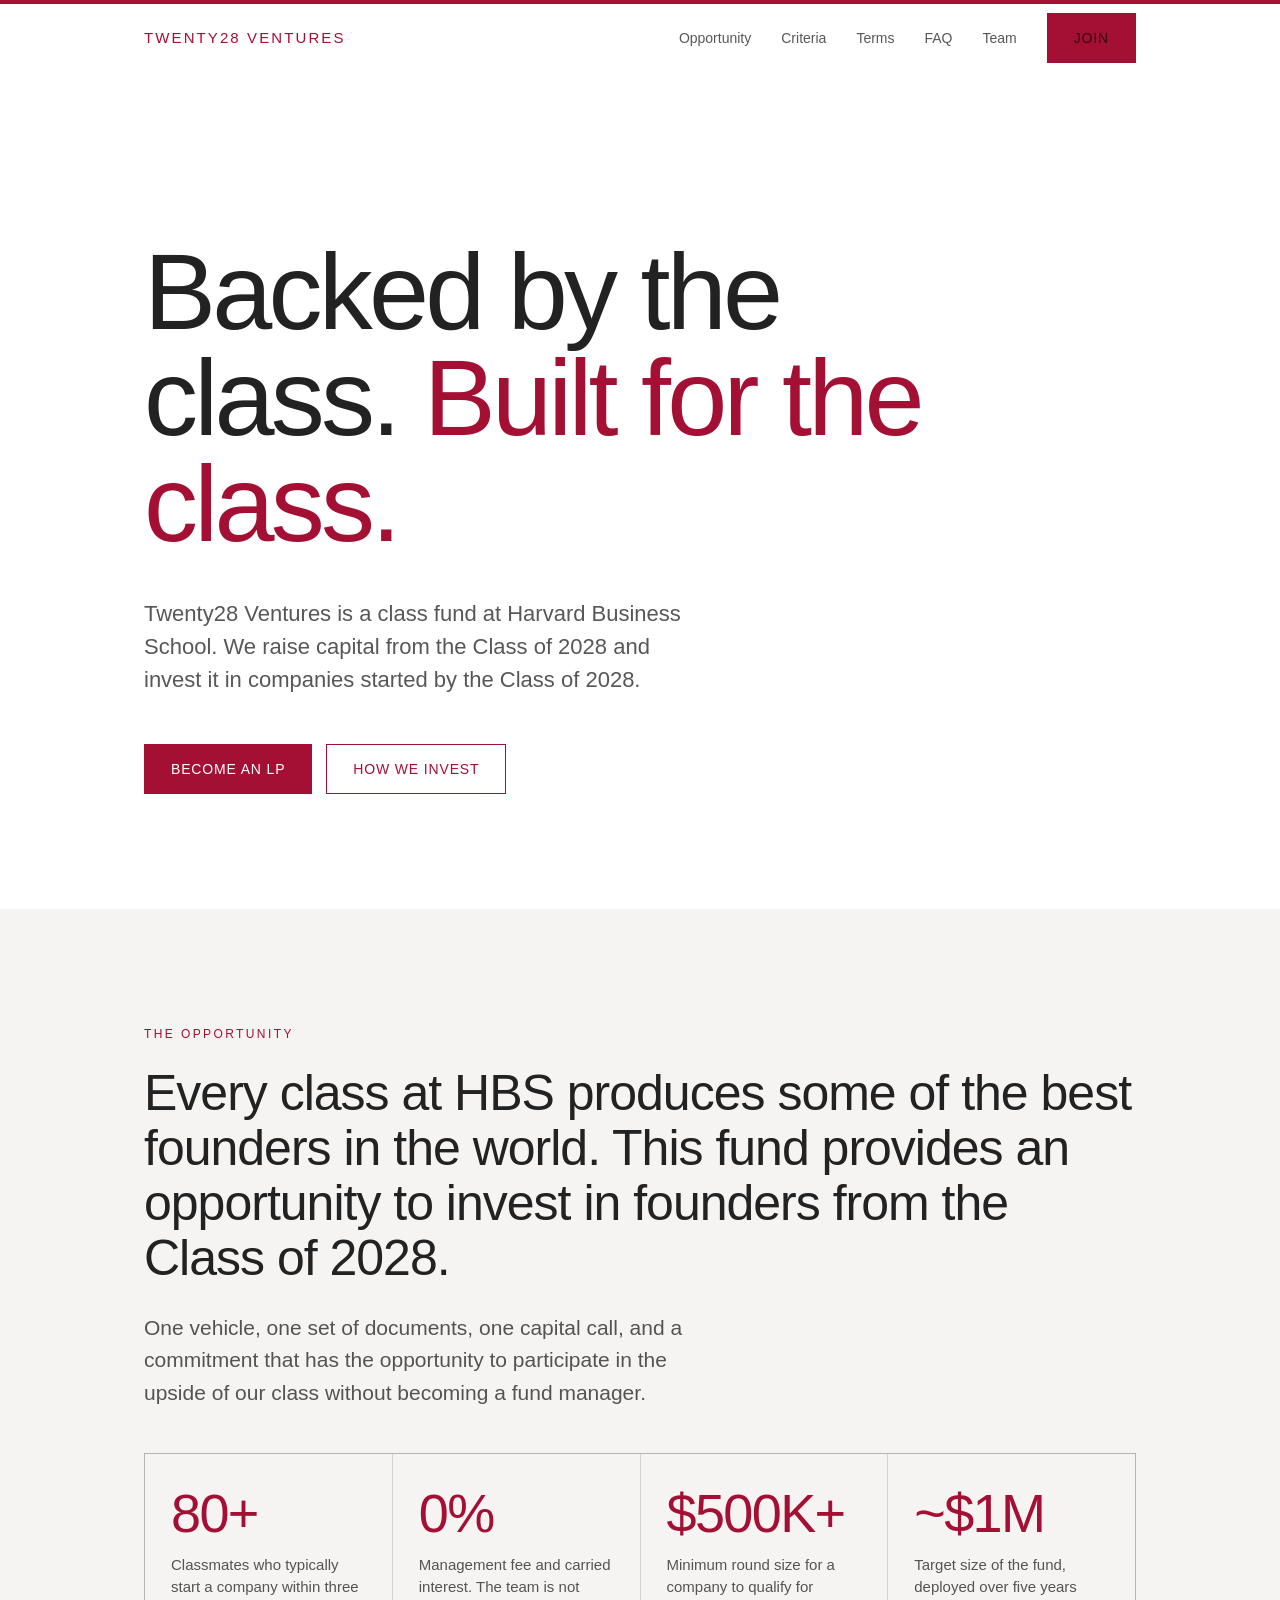
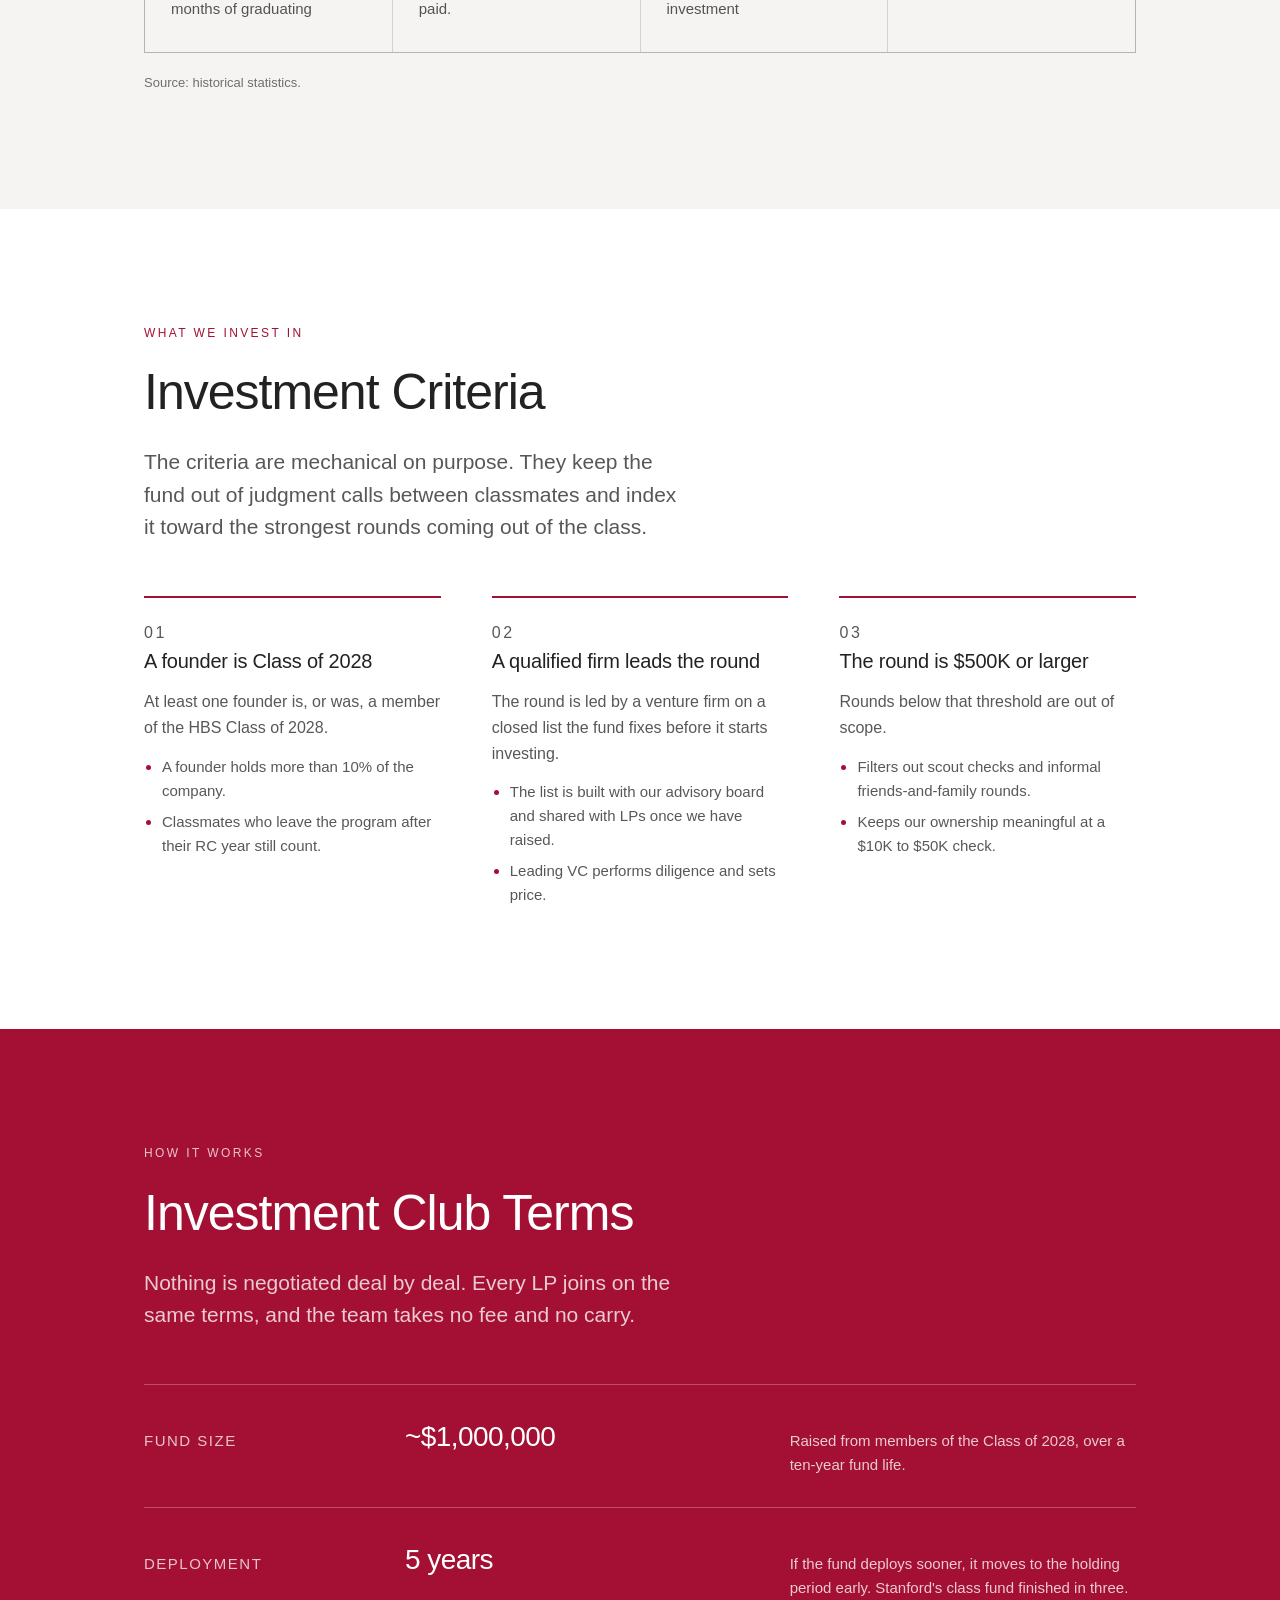
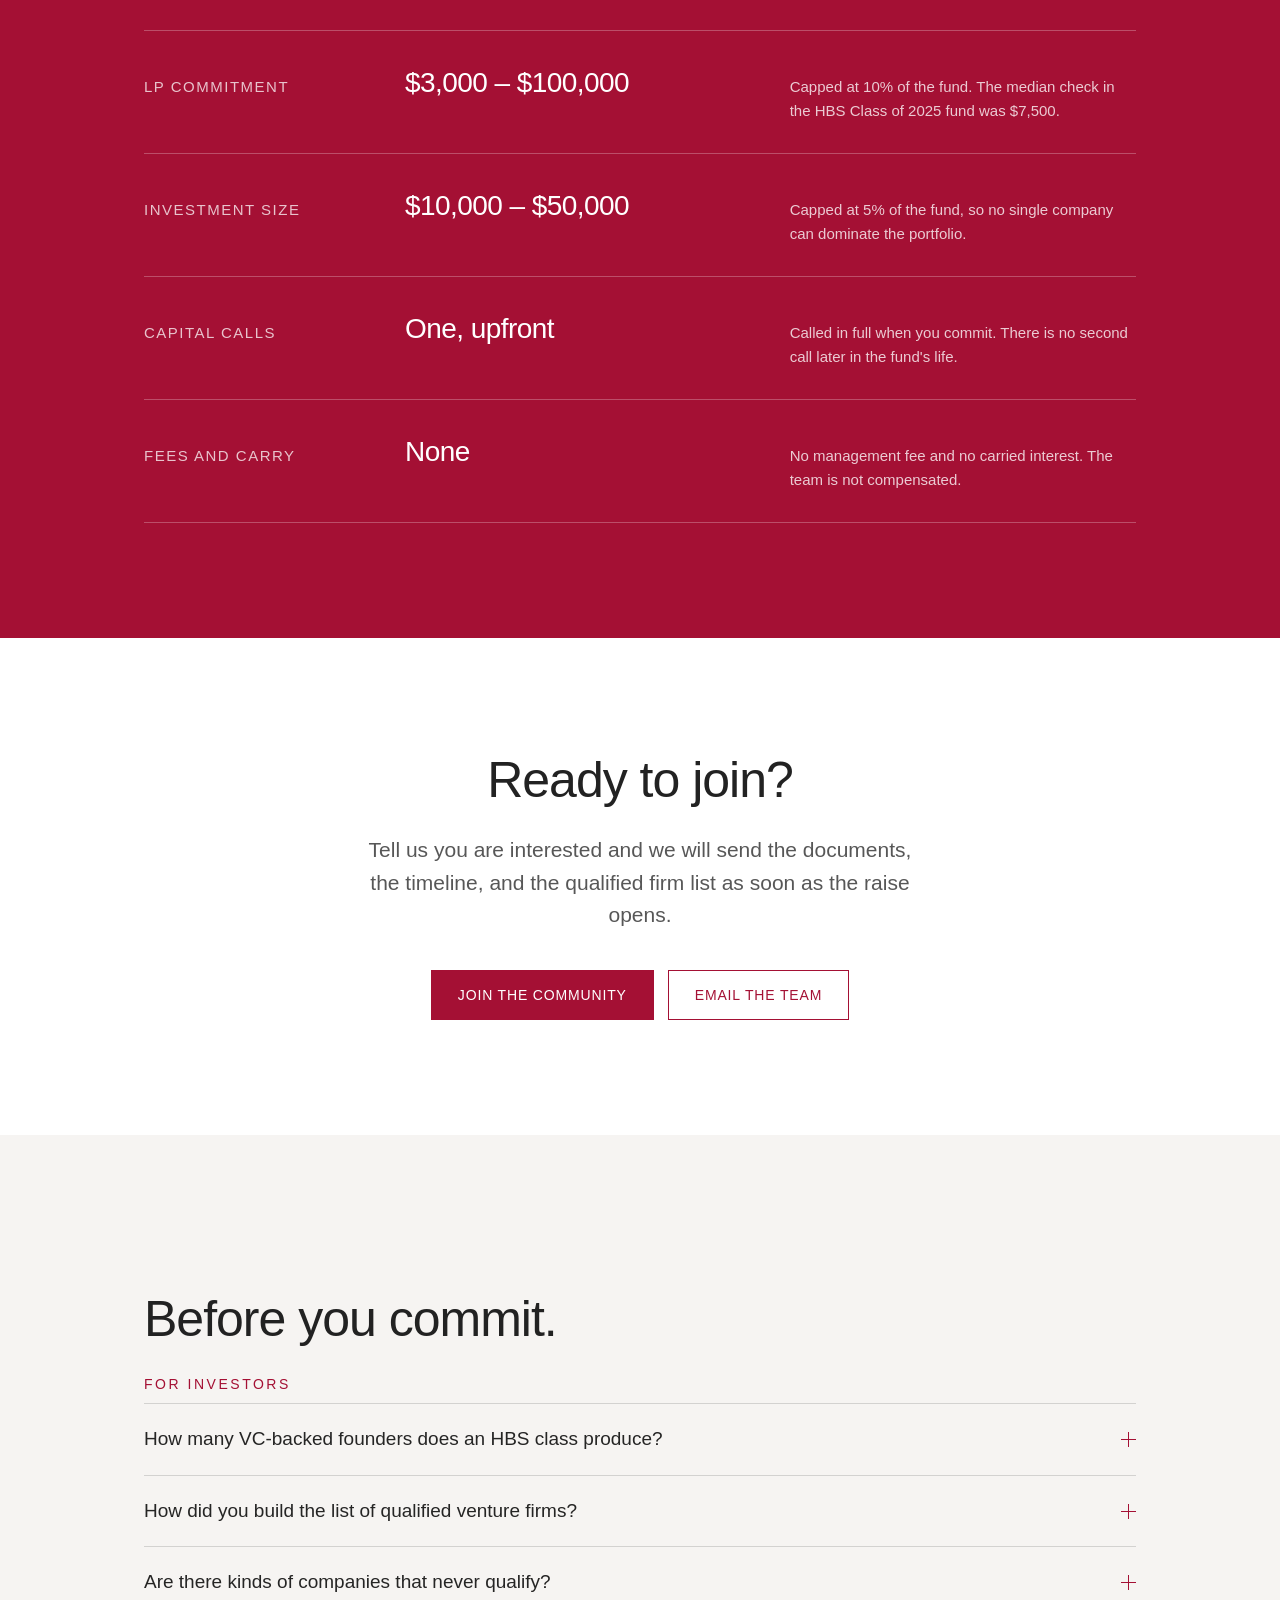
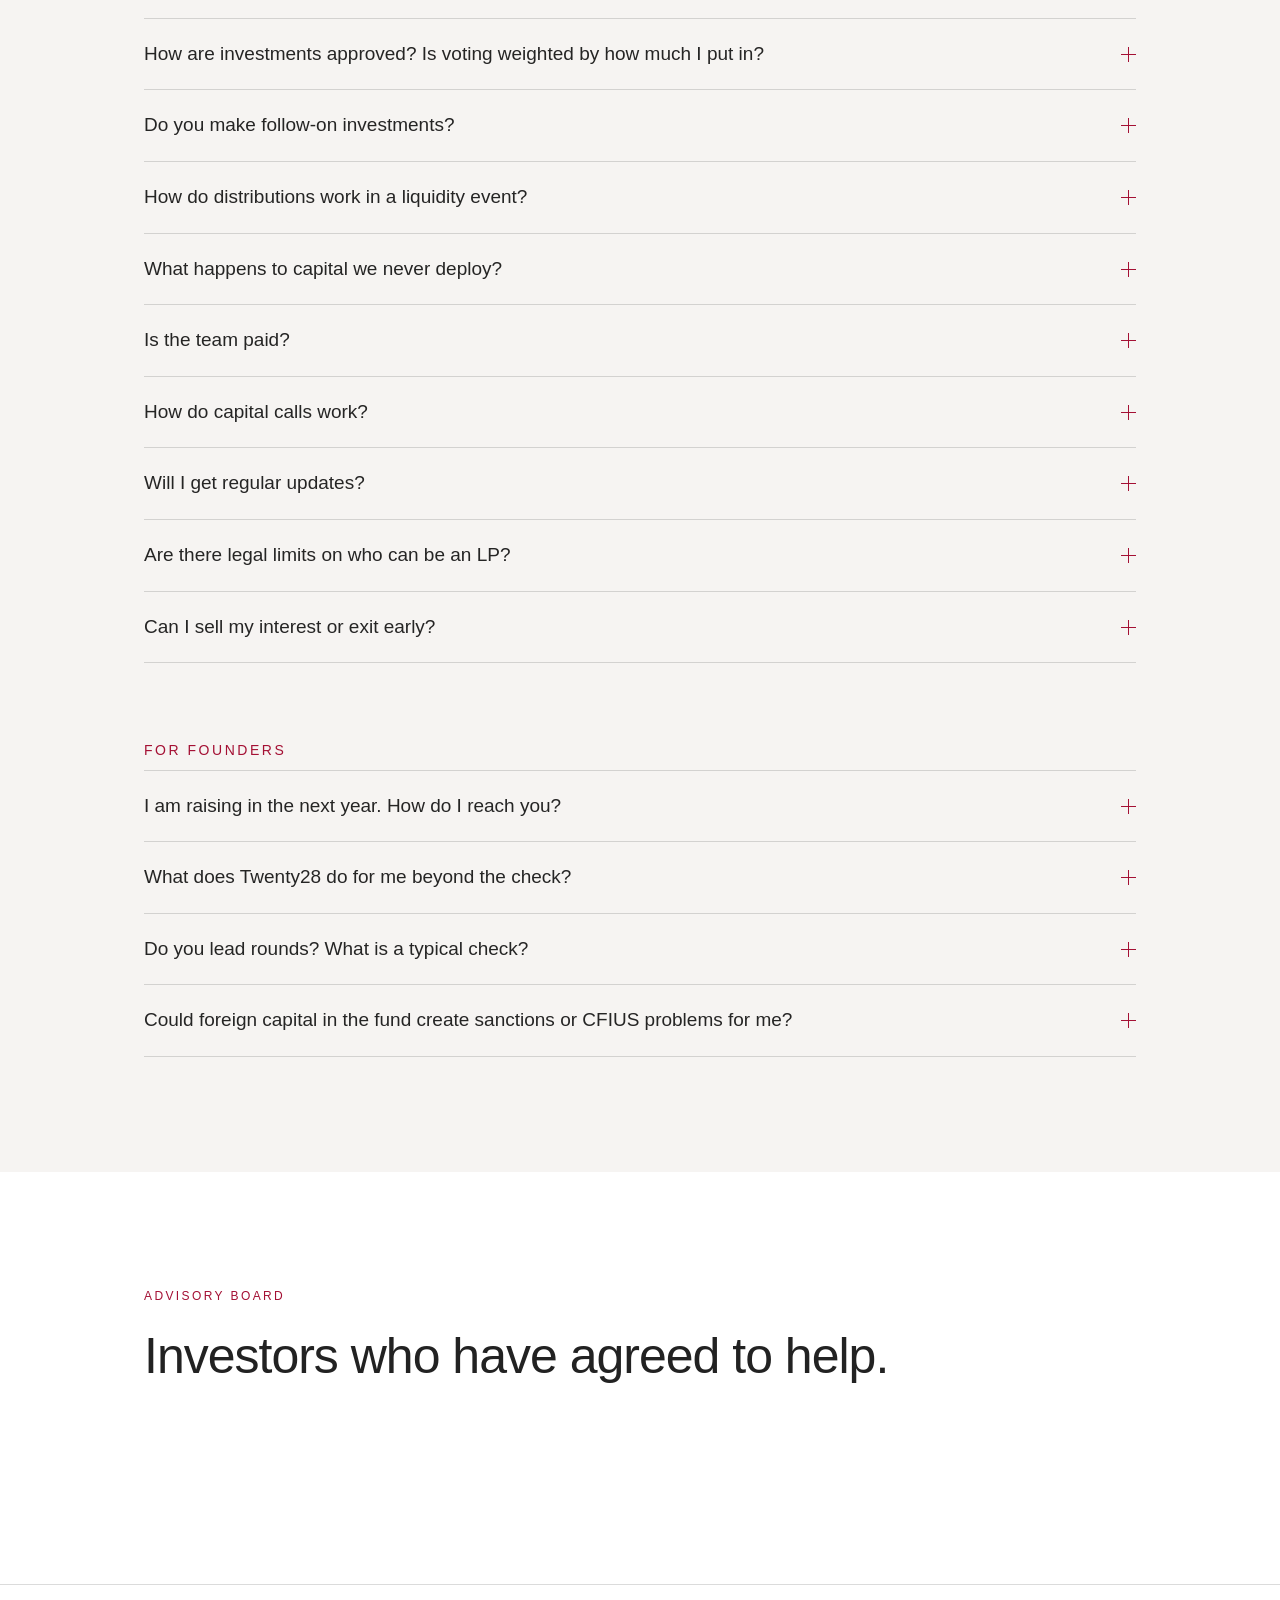
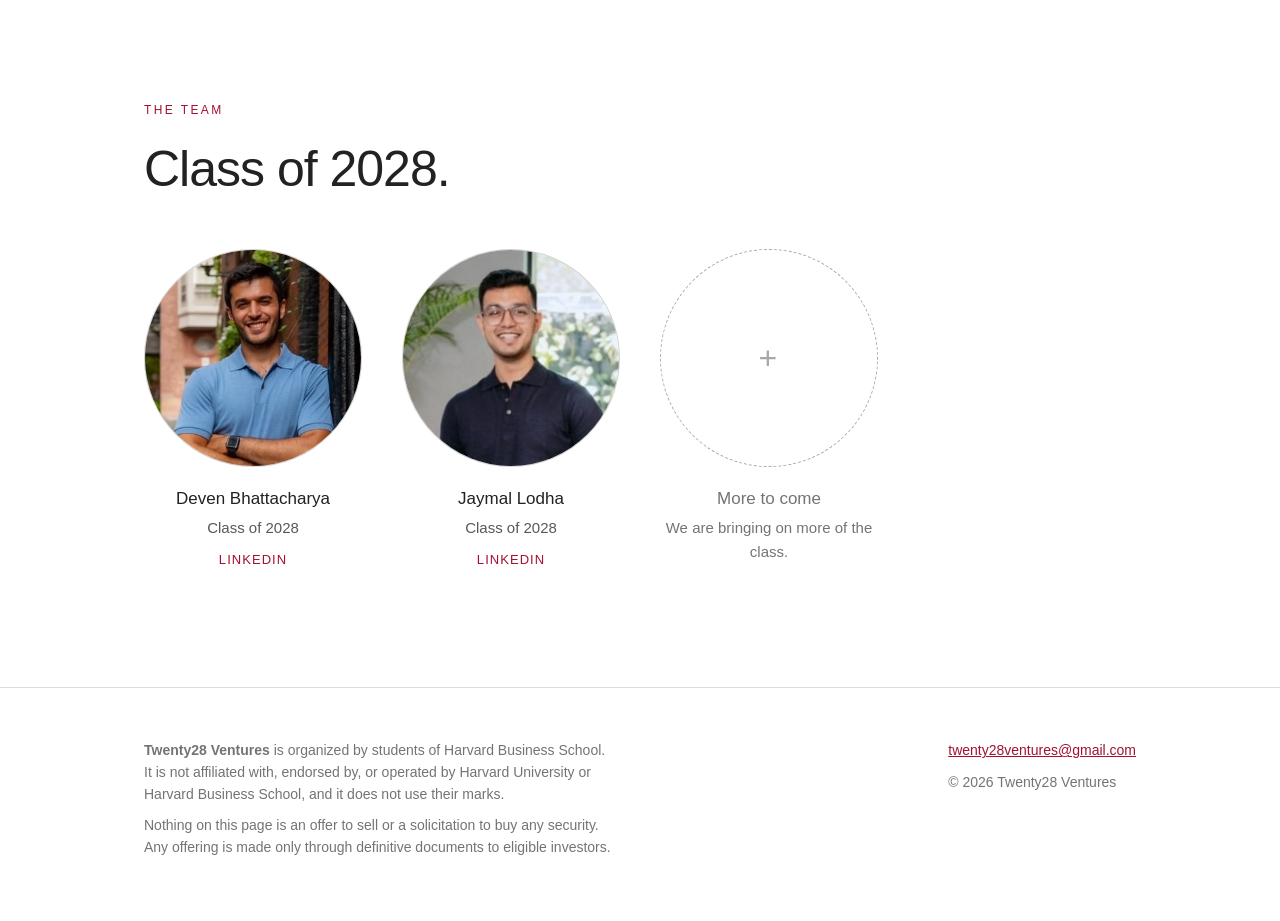
==== index.html @ 80027595 "Twenty28 Ventures class fund site Static single-page site for the HBS Class of 2028 fund: hero, oppo" ====
<!doctype html>
<html lang="en">
<head>
<meta charset="utf-8">
<meta name="viewport" content="width=device-width, initial-scale=1">
<title>Twenty28 Ventures — the HBS Class of 2028 Fund</title>
<meta name="description" content="Twenty28 Ventures is a class fund at Harvard Business School. We raise from the Class of 2028 and invest in companies founded by the Class of 2028. No management fees, no carried interest.">
<meta property="og:title" content="Twenty28 Ventures">
<meta property="og:description" content="A class fund at Harvard Business School. Raised by the Class of 2028, invested in the Class of 2028.">
<meta property="og:type" content="website">
<meta name="theme-color" content="#a41034">
<script>document.documentElement.classList.add("js");</script>
<link rel="stylesheet" href="styles.css">
</head>
<body>

<a class="skip" href="#main">Skip to content</a>

<div class="brandbar" aria-hidden="true"></div>

<header class="masthead" id="masthead">
  <div class="wrap masthead__inner">
    <a class="wordmark" href="#top">Twenty28 Ventures</a>
    <nav class="nav" aria-label="Primary">
      <a class="nav__link" href="#opportunity">Opportunity</a>
      <a class="nav__link" href="#criteria">Criteria</a>
      <a class="nav__link" href="#terms">Terms</a>
      <a class="nav__link" href="#faq">FAQ</a>
      <a class="nav__link" href="#team">Team</a>
      <a class="btn" href="#join">Join</a>
    </nav>
  </div>
</header>

<main id="main">

  <!-- ============ hero ============ -->
  <section class="hero" id="top">
    <div class="wrap">
      <h1 class="reveal">Backed by the class. <em>Built for the class.</em></h1>
      <p class="reveal">Twenty28 Ventures is a class fund at Harvard Business School. We raise capital from the
        Class of 2028 and invest it in companies started by the Class of 2028.</p>
      <div class="hero__actions reveal">
        <a class="btn" href="https://forms.gle/ud8ipiBHB8kmpaGz7" target="_blank" rel="noopener noreferrer">Become an LP</a>
        <a class="btn btn--ghost" href="#criteria">How we invest</a>
      </div>
    </div>
  </section>

  <!-- ============ opportunity ============ -->
  <section class="stats" id="opportunity">
    <div class="wrap">
      <p class="eyebrow reveal">The opportunity</p>
      <h2 class="reveal">Every class at HBS produces some of the best founders in the world. This fund provides
        an opportunity to invest in founders from the Class of 2028.</h2>
      <p class="lede reveal">One vehicle, one set of documents, one capital call, and a commitment that has the
        opportunity to participate in the upside of our class without becoming a fund manager.</p>

      <div class="stats__grid reveal">
        <div class="stat">
          <p class="stat__figure">80+</p>
          <p class="stat__label">Classmates who typically start a company within three months of graduating</p>
        </div>
        <div class="stat">
          <p class="stat__figure">0%</p>
          <p class="stat__label">Management fee and carried interest. The team is not paid.</p>
        </div>
        <div class="stat">
          <p class="stat__figure">$500K+</p>
          <p class="stat__label">Minimum round size for a company to qualify for investment</p>
        </div>
        <div class="stat">
          <p class="stat__figure">~$1M</p>
          <p class="stat__label">Target size of the fund, deployed over five years</p>
        </div>
      </div>
      <p class="stats__source reveal">Source: historical statistics.</p>
    </div>
  </section>

  <!-- ============ criteria ============ -->
  <section id="criteria">
    <div class="wrap">
      <p class="eyebrow reveal">What we invest in</p>
      <h2 class="reveal">Investment Criteria</h2>
      <p class="lede reveal">The criteria are mechanical on purpose. They keep the fund out of judgment calls
        between classmates and index it toward the strongest rounds coming out of the class.</p>

      <div class="criteria">
        <article class="criterion reveal">
          <p class="criterion__num">01</p>
          <h3>A founder is Class of 2028</h3>
          <p>At least one founder is, or was, a member of the HBS Class of 2028.</p>
          <ul>
            <li>A founder holds more than 10% of the company.</li>
            <li>Classmates who leave the program after their RC year still count.</li>
          </ul>
        </article>

        <article class="criterion reveal">
          <p class="criterion__num">02</p>
          <h3>A qualified firm leads the round</h3>
          <p>The round is led by a venture firm on a closed list the fund fixes before it starts investing.</p>
          <ul>
            <li>The list is built with our advisory board and shared with LPs once we have raised.</li>
            <li>Leading VC performs diligence and sets price.</li>
          </ul>
        </article>

        <article class="criterion reveal">
          <p class="criterion__num">03</p>
          <h3>The round is $500K or larger</h3>
          <p>Rounds below that threshold are out of scope.</p>
          <ul>
            <li>Filters out scout checks and informal friends-and-family rounds.</li>
            <li>Keeps our ownership meaningful at a $10K to $50K check.</li>
          </ul>
        </article>
      </div>
    </div>
  </section>

  <!-- ============ terms ============ -->
  <section class="terms" id="terms">
    <div class="wrap">
      <p class="eyebrow reveal">How it works</p>
      <h2 class="reveal">Investment Club Terms</h2>
      <p class="lede reveal">Nothing is negotiated deal by deal. Every LP joins on the same terms, and the team
        takes no fee and no carry.</p>

      <div class="terms__list reveal">
        <div class="term">
          <p class="term__name">Fund size</p>
          <p class="term__value">~$1,000,000</p>
          <p class="term__note">Raised from members of the Class of 2028, over a ten-year fund life.</p>
        </div>
        <div class="term">
          <p class="term__name">Deployment</p>
          <p class="term__value">5 years</p>
          <p class="term__note">If the fund deploys sooner, it moves to the holding period early. Stanford's
            class fund finished in three.</p>
        </div>
        <div class="term">
          <p class="term__name">LP commitment</p>
          <p class="term__value">$3,000 &ndash; $100,000</p>
          <p class="term__note">Capped at 10% of the fund. The median check in the HBS Class of 2025 fund was $7,500.</p>
        </div>
        <div class="term">
          <p class="term__name">Investment size</p>
          <p class="term__value">$10,000 &ndash; $50,000</p>
          <p class="term__note">Capped at 5% of the fund, so no single company can dominate the portfolio.</p>
        </div>
        <div class="term">
          <p class="term__name">Capital calls</p>
          <p class="term__value">One, upfront</p>
          <p class="term__note">Called in full when you commit. There is no second call later in the fund's life.</p>
        </div>
        <div class="term">
          <p class="term__name">Fees and carry</p>
          <p class="term__value">None</p>
          <p class="term__note">No management fee and no carried interest. The team is not compensated.</p>
        </div>
      </div>
    </div>
  </section>

  <!-- ============ cta ============ -->
  <section class="cta" id="join">
    <div class="wrap">
      <h2 class="reveal">Ready to join?</h2>
      <p class="lede reveal">Tell us you are interested and we will send the documents, the timeline, and the
        qualified firm list as soon as the raise opens.</p>
      <div class="cta__actions reveal">
        <a class="btn" href="https://forms.gle/ud8ipiBHB8kmpaGz7" target="_blank" rel="noopener noreferrer">Join the community</a>
        <a class="btn btn--ghost" href="mailto:twenty28ventures@gmail.com">Email the team</a>
      </div>
    </div>
  </section>

  <!-- ============ faq ============ -->
  <section class="faq" id="faq">
    <div class="wrap">
      <p class="eyebrow reveal">Questions</p>
      <h2 class="reveal">Before you commit.</h2>

      <div class="faq__group reveal">
        <h3>For investors</h3>

        <details>
          <summary>How many VC-backed founders does an HBS class produce?<span class="faq__icon" aria-hidden="true"></span></summary>
          <div class="faq__answer">
            <p>Historically more than eighty students in a class start a company within three months of
              graduating, which is more than any other business school produces in that window, Stanford
              included.</p>
            <p>Some share of those companies go on to raise a qualifying round of $500K or more from a top-tier
              firm. Those are the ones the fund can invest in.</p>
          </div>
        </details>

        <details>
          <summary>How did you build the list of qualified venture firms?<span class="faq__icon" aria-hidden="true"></span></summary>
          <div class="faq__answer">
            <p>It is a closed list, put together with help from the investors on our advisory board. We share it
              with LPs once the fund has raised.</p>
          </div>
        </details>

        <details>
          <summary>Are there kinds of companies that never qualify?<span class="faq__icon" aria-hidden="true"></span></summary>
          <div class="faq__answer">
            <p>Yes. The fund does not invest in non-profits, academic research, grant-funded work, or search
              funds.</p>
          </div>
        </details>

        <details>
          <summary>How are investments approved? Is voting weighted by how much I put in?<span class="faq__icon" aria-hidden="true"></span></summary>
          <div class="faq__answer">
            <p>The fund is structured as an investment club, so LPs vote on each investment we bring to them.
              Voting is not weighted. Every LP gets one equal vote regardless of commitment size.</p>
            <ul>
              <li>You can opt in to all future investments automatically when you register.</li>
              <li>Reminders to vote go out by email and text for each individual deal.</li>
              <li>LPs are expected to vote on at least two-thirds of investments, and may risk forfeiting their
                position if they do not.</li>
            </ul>
            <p>At Stanford's class fund and others like it, no LP has ever voted a deal down.</p>
          </div>
        </details>

        <details>
          <summary>Do you make follow-on investments?<span class="faq__icon" aria-hidden="true"></span></summary>
          <div class="faq__answer">
            <p>We reserve capital for one follow-on per company, sized at 50% to 100% of the initial check where
              that check carried pro-rata rights. A follow-on has to clear three conditions:</p>
            <ul>
              <li>The new round is led by an institutional investor.</li>
              <li>We hold pro-rata rights from the original investment.</li>
              <li>The follow-on is no more than 2.5% of the fund.</li>
            </ul>
          </div>
        </details>

        <details>
          <summary>How do distributions work in a liquidity event?<span class="faq__icon" aria-hidden="true"></span></summary>
          <div class="faq__answer">
            <p>We follow the funds we invest alongside. Proceeds are not recycled into new investments. They are
              distributed pro rata to every LP.</p>
          </div>
        </details>

        <details>
          <summary>What happens to capital we never deploy?<span class="faq__icon" aria-hidden="true"></span></summary>
          <div class="faq__answer">
            <p>Undeployed capital is returned to LPs pro rata.</p>
          </div>
        </details>

        <details>
          <summary>Is the team paid?<span class="faq__icon" aria-hidden="true"></span></summary>
          <div class="faq__answer">
            <p>No. There is no management fee and no carried interest.</p>
            <p>We are doing this for the class and for the founders in it. We will also admit to the less selfless
              reasons: real investing experience, and a much stronger network among our classmates, the founders
              in our year, and the investors backing them.</p>
          </div>
        </details>

        <details>
          <summary>How do capital calls work?<span class="faq__icon" aria-hidden="true"></span></summary>
          <div class="faq__answer">
            <p>There is a single capital call, taken upfront when you commit. You will not be called on again
              later in the fund's life.</p>
          </div>
        </details>

        <details>
          <summary>Will I get regular updates?<span class="faq__icon" aria-hidden="true"></span></summary>
          <div class="faq__answer">
            <p>Yes. LPs receive our founder newsletter through the year, plus an annual report on the fund and its
              portfolio.</p>
          </div>
        </details>

        <details>
          <summary>Are there legal limits on who can be an LP?<span class="faq__icon" aria-hidden="true"></span></summary>
          <div class="faq__answer">
            <p>Anyone in the HBS Class of 2028 can invest. There is no visa restriction and no accreditation
              requirement.</p>
          </div>
        </details>

        <details>
          <summary>Can I sell my interest or exit early?<span class="faq__icon" aria-hidden="true"></span></summary>
          <div class="faq__answer">
            <p>No. There is no secondary market for LP interests in the fund.</p>
          </div>
        </details>
      </div>

      <div class="faq__group reveal">
        <h3>For founders</h3>

        <details>
          <summary>I am raising in the next year. How do I reach you?<span class="faq__icon" aria-hidden="true"></span></summary>
          <div class="faq__answer">
                <p>Email us at <a href="mailto:twenty28ventures@gmail.com">twenty28ventures@gmail.com</a>.</p>
          </div>
        </details>

        <details>
          <summary>What does Twenty28 do for me beyond the check?<span class="faq__icon" aria-hidden="true"></span></summary>
          <div class="faq__answer">
            <p>Think of us as the most useful friends-and-family check on your cap table. We ask for very little
              equity, and in exchange you get:</p>
            <ul>
              <li>Direct introductions to partners at top-tier firms through our advisory board.</li>
              <li>An automatic $10K to $50K commitment, which signals interest and helps you get to an
                oversubscribed round faster.</li>
              <li>Term sheet advice when you need a second opinion.</li>
              <li>A channel to share company updates with the whole class, which turns into customers and
                hires.</li>
            </ul>
          </div>
        </details>

        <details>
          <summary>Do you lead rounds? What is a typical check?<span class="faq__icon" aria-hidden="true"></span></summary>
          <div class="faq__answer">
            <p>We do not lead. Checks run from $10,000 to $50,000 alongside a qualified lead.</p>
          </div>
        </details>

        <details>
          <summary>Could foreign capital in the fund create sanctions or CFIUS problems for me?<span class="faq__icon" aria-hidden="true"></span></summary>
          <div class="faq__answer">
            <p>No. The LP list stays private and is never published, and the fund closes at graduation, so its
              investments are treated as U.S.-based.</p>
            <p>We do invest in qualifying companies outside the U.S. under the same rules-based criteria, reviewed
              case by case and in line with how the wider investor community treats them.</p>
          </div>
        </details>
      </div>
    </div>
  </section>

  <!-- ============ advisors ============ -->
  <section id="advisors">
    <div class="wrap">
      <p class="eyebrow reveal">Advisory board</p>
      <h2 class="reveal">Investors who have agreed to help.</h2>
      <div class="people reveal" data-people="advisors" data-empty="Coming soon."></div>
    </div>
  </section>

  <hr class="rule">

  <!-- ============ team ============ -->
  <section id="team">
    <div class="wrap">
      <p class="eyebrow reveal">The team</p>
      <h2 class="reveal">Class of 2028.</h2>
      <div class="people reveal" data-people="team"></div>
    </div>
  </section>

</main>

<footer class="footer">
  <div class="wrap footer__inner">
    <div>
      <p><strong>Twenty28 Ventures</strong> is organized by students of Harvard Business School. It is not
        affiliated with, endorsed by, or operated by Harvard University or Harvard Business School, and it does
        not use their marks.</p>
      <p>Nothing on this page is an offer to sell or a solicitation to buy any security. Any offering is made
        only through definitive documents to eligible investors.</p>
    </div>
    <div>
      <p><a href="mailto:twenty28ventures@gmail.com">twenty28ventures@gmail.com</a></p>
      <p>&copy; <span id="year">2026</span> Twenty28 Ventures</p>
    </div>
  </div>
</footer>

<script src="people.js"></script>
<script src="main.js"></script>
</body>
</html>
---- styles.css ----
/* ---------- tokens ----------
   Palette taken from the HBS site's own CSS custom properties:
   crimson #a41034, highlight #e80538, complementary ground #f6f4f2,
   inverse #222222, text at 85/66/55% black, rules at 34/8% black.
   No HBS logo or wordmark is used anywhere on this site. */
:root {
  --bg: #ffffff;
  --bg-alt: #f6f4f2;
  --ink: #222222;
  --ink-strong: rgba(0, 0, 0, 0.85);
  --ink-soft: rgba(0, 0, 0, 0.66);
  --ink-faint: rgba(0, 0, 0, 0.55);
  --rule: rgba(0, 0, 0, 0.14);
  --rule-strong: rgba(0, 0, 0, 0.34);

  --crimson: #a41034;
  --crimson-bright: #e80538;
  --crimson-deep: #7d0c27;

  --on-crimson: #ffffff;
  --on-crimson-soft: rgba(255, 255, 255, 0.78);
  --on-crimson-faint: rgba(255, 255, 255, 0.75);
  --on-crimson-rule: rgba(255, 255, 255, 0.26);

  --sans: "Helvetica Neue", Helvetica, Arial, sans-serif;

  --gutter: clamp(20px, 5vw, 72px);
  --stack: clamp(64px, 9vw, 132px);
  --measure: 34rem;
}

*, *::before, *::after { box-sizing: border-box; }

html { scroll-behavior: smooth; }
@media (prefers-reduced-motion: reduce) {
  html { scroll-behavior: auto; }
  * { animation: none !important; transition: none !important; }
}

body {
  margin: 0;
  background: var(--bg);
  color: var(--ink-strong);
  font-family: var(--sans);
  font-size: 17px;
  line-height: 1.6;
  -webkit-font-smoothing: antialiased;
  text-rendering: optimizeLegibility;
}

img { max-width: 100%; display: block; }
a { color: inherit; }

.skip {
  position: absolute;
  left: -9999px;
  top: 0;
  background: var(--crimson);
  color: #fff;
  padding: 12px 18px;
  z-index: 100;
}
.skip:focus { left: 8px; top: 8px; }

:focus-visible {
  outline: 2px solid var(--crimson);
  outline-offset: 3px;
}

.wrap {
  width: 100%;
  max-width: 1120px;
  margin-inline: auto;
  padding-inline: var(--gutter);
}

/* ---------- masthead ---------- */
.brandbar { height: 4px; background: var(--crimson); }

.masthead {
  position: sticky;
  top: 0;
  z-index: 50;
  background: rgba(255, 255, 255, 0.9);
  backdrop-filter: saturate(180%) blur(12px);
  border-bottom: 1px solid transparent;
  transition: border-color 200ms ease;
}
.masthead[data-scrolled="true"] { border-bottom-color: var(--rule); }

.masthead__inner {
  display: flex;
  align-items: center;
  justify-content: space-between;
  gap: 24px;
  min-height: 68px;
}

.wordmark {
  font-size: 15px;
  letter-spacing: 0.14em;
  text-transform: uppercase;
  text-decoration: none;
  font-weight: 500;
  white-space: nowrap;
  color: var(--crimson);
}

.nav {
  display: flex;
  align-items: center;
  gap: clamp(14px, 2.4vw, 30px);
}
.nav a {
  font-size: 14px;
  text-decoration: none;
  color: var(--ink-soft);
  transition: color 160ms ease;
}
.nav a:hover { color: var(--crimson); }

@media (max-width: 820px) {
  .nav .nav__link { display: none; }
}

/* ---------- buttons ---------- */
.btn {
  display: inline-block;
  font-size: 14px;
  letter-spacing: 0.06em;
  text-transform: uppercase;
  text-decoration: none;
  padding: 13px 26px;
  border: 1px solid var(--crimson);
  background: var(--crimson);
  color: var(--on-crimson);
  transition: background 160ms ease, border-color 160ms ease, color 160ms ease;
}
.btn:hover { background: var(--crimson-deep); border-color: var(--crimson-deep); }
.nav .btn:hover { color: var(--on-crimson); }

.btn--ghost {
  background: transparent;
  color: var(--crimson);
}
.btn--ghost:hover { background: var(--crimson); border-color: var(--crimson); color: var(--on-crimson); }

/* on the crimson band */
.terms .btn {
  background: var(--on-crimson);
  border-color: var(--on-crimson);
  color: var(--crimson);
}
.terms .btn:hover { background: transparent; color: var(--on-crimson); }

/* ---------- section furniture ---------- */
section { padding-block: var(--stack); }

.eyebrow {
  font-size: 12px;
  letter-spacing: 0.2em;
  text-transform: uppercase;
  color: var(--crimson);
  margin: 0 0 22px;
}

h1, h2, h3 { font-weight: 400; margin: 0; color: var(--ink); }

h2 {
  font-size: clamp(30px, 4.4vw, 50px);
  line-height: 1.1;
  letter-spacing: -0.02em;
  margin-bottom: 26px;
}

h3 { font-size: 20px; letter-spacing: -0.01em; }

.lede {
  font-size: clamp(18px, 2vw, 21px);
  line-height: 1.55;
  color: var(--ink-soft);
  max-width: var(--measure);
}

.rule { border: 0; border-top: 1px solid var(--rule); margin: 0; }

/* ---------- hero ---------- */
.hero { padding-block: clamp(72px, 13vw, 168px) clamp(56px, 9vw, 116px); }
.hero h1 {
  font-size: clamp(46px, 9.5vw, 108px);
  line-height: 0.98;
  letter-spacing: -0.035em;
  max-width: 15ch;
}
.hero h1 em { font-style: normal; color: var(--crimson); }
.hero p {
  margin: clamp(26px, 4vw, 40px) 0 0;
  font-size: clamp(18px, 2.1vw, 22px);
  line-height: 1.5;
  color: var(--ink-soft);
  max-width: 46ch;
}
.hero__actions {
  margin-top: clamp(32px, 4.5vw, 48px);
  display: flex;
  flex-wrap: wrap;
  gap: 14px;
}

/* ---------- stats ---------- */
.stats { background: var(--bg-alt); }
.stats__grid {
  display: grid;
  grid-template-columns: repeat(auto-fit, minmax(210px, 1fr));
  gap: 1px;
  background: var(--rule);
  border: 1px solid var(--rule);
  margin-top: 44px;
}
.stat { background: var(--bg-alt); padding: 32px 26px; }
.stat__figure {
  font-size: clamp(38px, 5vw, 54px);
  line-height: 1;
  letter-spacing: -0.03em;
  color: var(--crimson);
  margin: 0;
}
.stat__label {
  margin: 14px 0 0;
  font-size: 15px;
  color: var(--ink-soft);
  line-height: 1.45;
}
.stats__source { margin: 20px 0 0; font-size: 13px; color: var(--ink-faint); }

/* ---------- criteria ---------- */
.criteria {
  display: grid;
  grid-template-columns: repeat(auto-fit, minmax(260px, 1fr));
  gap: clamp(28px, 4vw, 52px);
  margin-top: 52px;
}
.criterion { border-top: 2px solid var(--crimson); padding-top: 22px; }
.criterion__num {
  font-size: 13px;
  letter-spacing: 0.16em;
  color: var(--crimson);
  margin: 0 0 14px;
}
.criterion h3 { margin-bottom: 12px; }
.criterion p { margin: 0; color: var(--ink-soft); font-size: 16px; }
.criterion ul { margin: 14px 0 0; padding-left: 18px; color: var(--ink-soft); font-size: 15px; }
.criterion li { margin-bottom: 7px; }
.criterion li::marker { color: var(--crimson); }

/* ---------- terms ---------- */
.terms { background: var(--crimson); color: var(--on-crimson); }
.terms h2, .terms h3 { color: var(--on-crimson); }
.terms .eyebrow { color: var(--on-crimson-faint); }
.terms .lede { color: var(--on-crimson-soft); }

.terms__list { margin-top: 52px; border-top: 1px solid var(--on-crimson-rule); }
.term {
  display: grid;
  grid-template-columns: minmax(180px, 0.9fr) minmax(0, 1.4fr) minmax(0, 1.4fr);
  gap: clamp(12px, 3vw, 40px);
  padding-block: 30px;
  border-bottom: 1px solid var(--on-crimson-rule);
  align-items: baseline;
}
.term__name {
  font-size: 15px;
  letter-spacing: 0.1em;
  text-transform: uppercase;
  color: var(--on-crimson-faint);
  margin: 0;
}
.term__value { font-size: clamp(21px, 2.6vw, 28px); letter-spacing: -0.02em; margin: 0; }
.term__note { font-size: 15px; color: var(--on-crimson-soft); margin: 0; }

@media (max-width: 760px) {
  .term { grid-template-columns: 1fr; gap: 8px; }
}

/* ---------- cta ---------- */
.cta { text-align: center; }
.cta h2 { margin-inline: auto; max-width: 18ch; }
.cta .lede { margin-inline: auto; text-align: center; }
.cta__actions {
  margin-top: 38px;
  display: flex;
  gap: 14px;
  justify-content: center;
  flex-wrap: wrap;
}

/* ---------- faq ---------- */
.faq { background: var(--bg-alt); }
.faq__group + .faq__group { margin-top: clamp(48px, 6vw, 76px); }
.faq__group h3 {
  font-size: 14px;
  letter-spacing: 0.18em;
  text-transform: uppercase;
  color: var(--crimson);
  margin-bottom: 8px;
}

details { border-top: 1px solid var(--rule); }
.faq__group details:last-of-type { border-bottom: 1px solid var(--rule); }

summary {
  display: flex;
  align-items: flex-start;
  justify-content: space-between;
  gap: 24px;
  padding-block: 22px;
  cursor: pointer;
  font-size: clamp(17px, 1.9vw, 19px);
  line-height: 1.4;
  list-style: none;
  transition: color 160ms ease;
}
summary::-webkit-details-marker { display: none; }
summary:hover { color: var(--crimson); }
details[open] summary { color: var(--crimson); }

.faq__icon {
  flex: none;
  width: 15px;
  height: 15px;
  margin-top: 6px;
  position: relative;
}
.faq__icon::before,
.faq__icon::after {
  content: "";
  position: absolute;
  background: var(--crimson);
  transition: transform 200ms ease, opacity 200ms ease;
}
.faq__icon::before { inset: 7px 0 auto 0; height: 1px; }
.faq__icon::after { inset: 0 auto 0 7px; width: 1px; }
details[open] .faq__icon::after { transform: scaleY(0); opacity: 0; }

.faq__answer {
  padding: 0 44px 26px 0;
  margin: 0;
  color: var(--ink-soft);
  max-width: 62ch;
  font-size: 16px;
}
.faq__answer p { margin: 0 0 12px; }
.faq__answer p:last-child { margin-bottom: 0; }
.faq__answer ul { margin: 0 0 12px; padding-left: 18px; }
.faq__answer li { margin-bottom: 7px; }
.faq__answer li::marker { color: var(--crimson); }
.faq__answer a { color: var(--crimson); }

/* ---------- people ---------- */
.people {
  display: grid;
  grid-template-columns: repeat(auto-fill, minmax(190px, 1fr));
  gap: clamp(26px, 3.5vw, 40px);
  margin-top: 52px;
}
.person { text-align: center; }

.person__photo {
  aspect-ratio: 1 / 1;
  background: var(--bg-alt);
  border: 1px solid var(--rule);
  border-radius: 50%;
  display: grid;
  place-items: center;
  color: var(--crimson);
  font-size: 26px;
  letter-spacing: 0.08em;
  margin: 0 auto 18px;
  overflow: hidden;
  /* Keeps the circle from ballooning when the grid drops to one column. */
  max-width: 230px;
}

/* --focus and --zoom are set per person in people.js. They frame a full-length
   photo on the face without touching the source file. Defaults are a plain
   centred fill. */
.person__photo img {
  width: 100%;
  height: 100%;
  object-fit: cover;
  object-position: var(--focus, 50% 50%);
  transform: scale(var(--zoom, 1));
  transform-origin: var(--focus, 50% 50%);
}

.person__name { font-size: 17px; margin: 0; color: var(--ink); }
.person__role { font-size: 15px; color: var(--ink-soft); margin: 4px 0 0; }
.person__link {
  display: inline-block;
  margin-top: 10px;
  font-size: 13px;
  letter-spacing: 0.08em;
  text-transform: uppercase;
  color: var(--crimson);
  text-decoration: none;
  border-bottom: 1px solid transparent;
}
.person__link:hover { border-bottom-color: var(--crimson); }

.person--more .person__name,
.person--more .person__role { color: var(--ink-faint); }

.person__photo--more {
  background: transparent;
  border: 1px dashed var(--rule-strong);
  color: var(--rule-strong);
  font-size: 32px;
  line-height: 1;
}

.people__empty { text-align: left; }

.people__empty {
  grid-column: 1 / -1;
  margin: 0;
  font-size: clamp(18px, 2vw, 21px);
  color: var(--ink-faint);
}

/* ---------- footer ---------- */
.footer {
  border-top: 1px solid var(--rule);
  padding-block: 52px;
  font-size: 14px;
  color: var(--ink-faint);
}
.footer__inner {
  display: flex;
  flex-wrap: wrap;
  gap: 20px 40px;
  justify-content: space-between;
  align-items: flex-start;
}
.footer p { margin: 0 0 10px; max-width: 60ch; line-height: 1.55; }
.footer a { color: var(--crimson); }

/* ---------- reveal ---------- */
.js .reveal {
  opacity: 0;
  transform: translateY(14px);
  transition: opacity 620ms ease, transform 620ms ease;
}
.js .reveal[data-visible="true"] { opacity: 1; transform: none; }
@media (prefers-reduced-motion: reduce) {
  .js .reveal { opacity: 1; transform: none; }
}
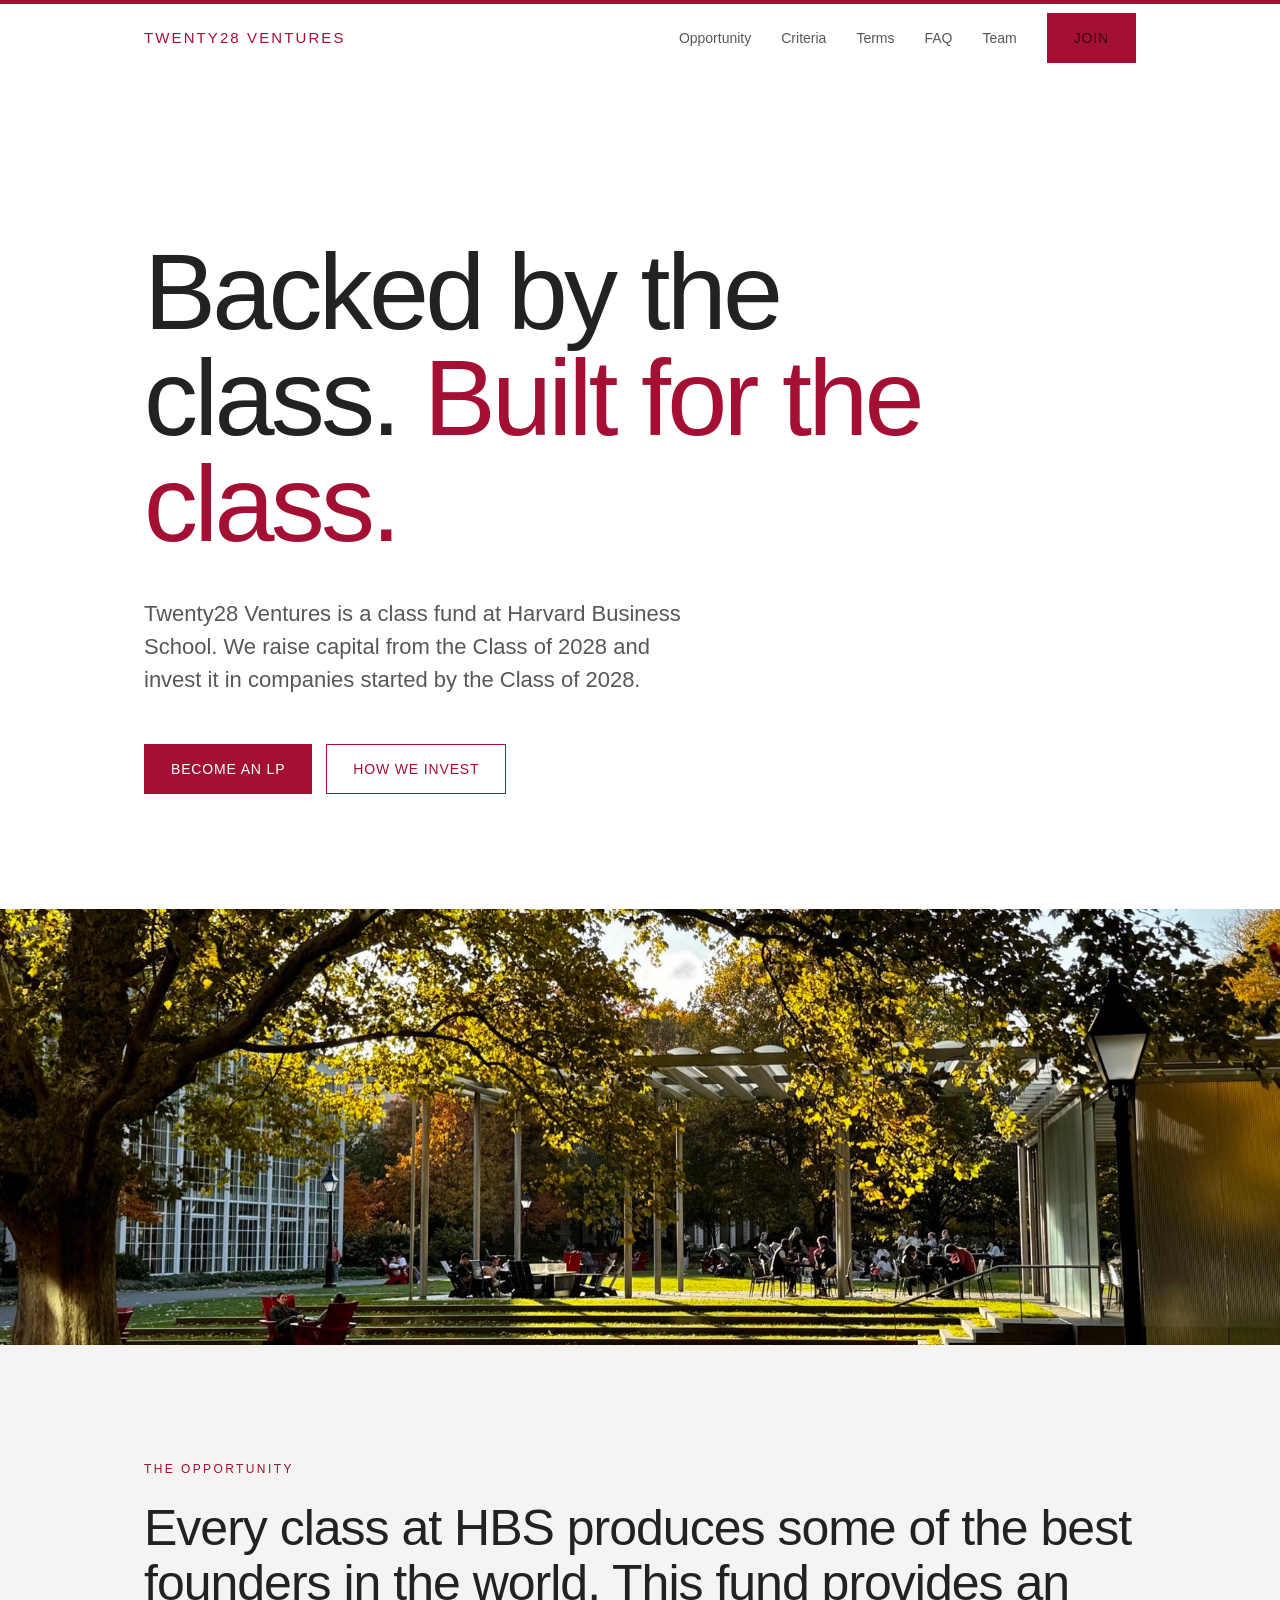
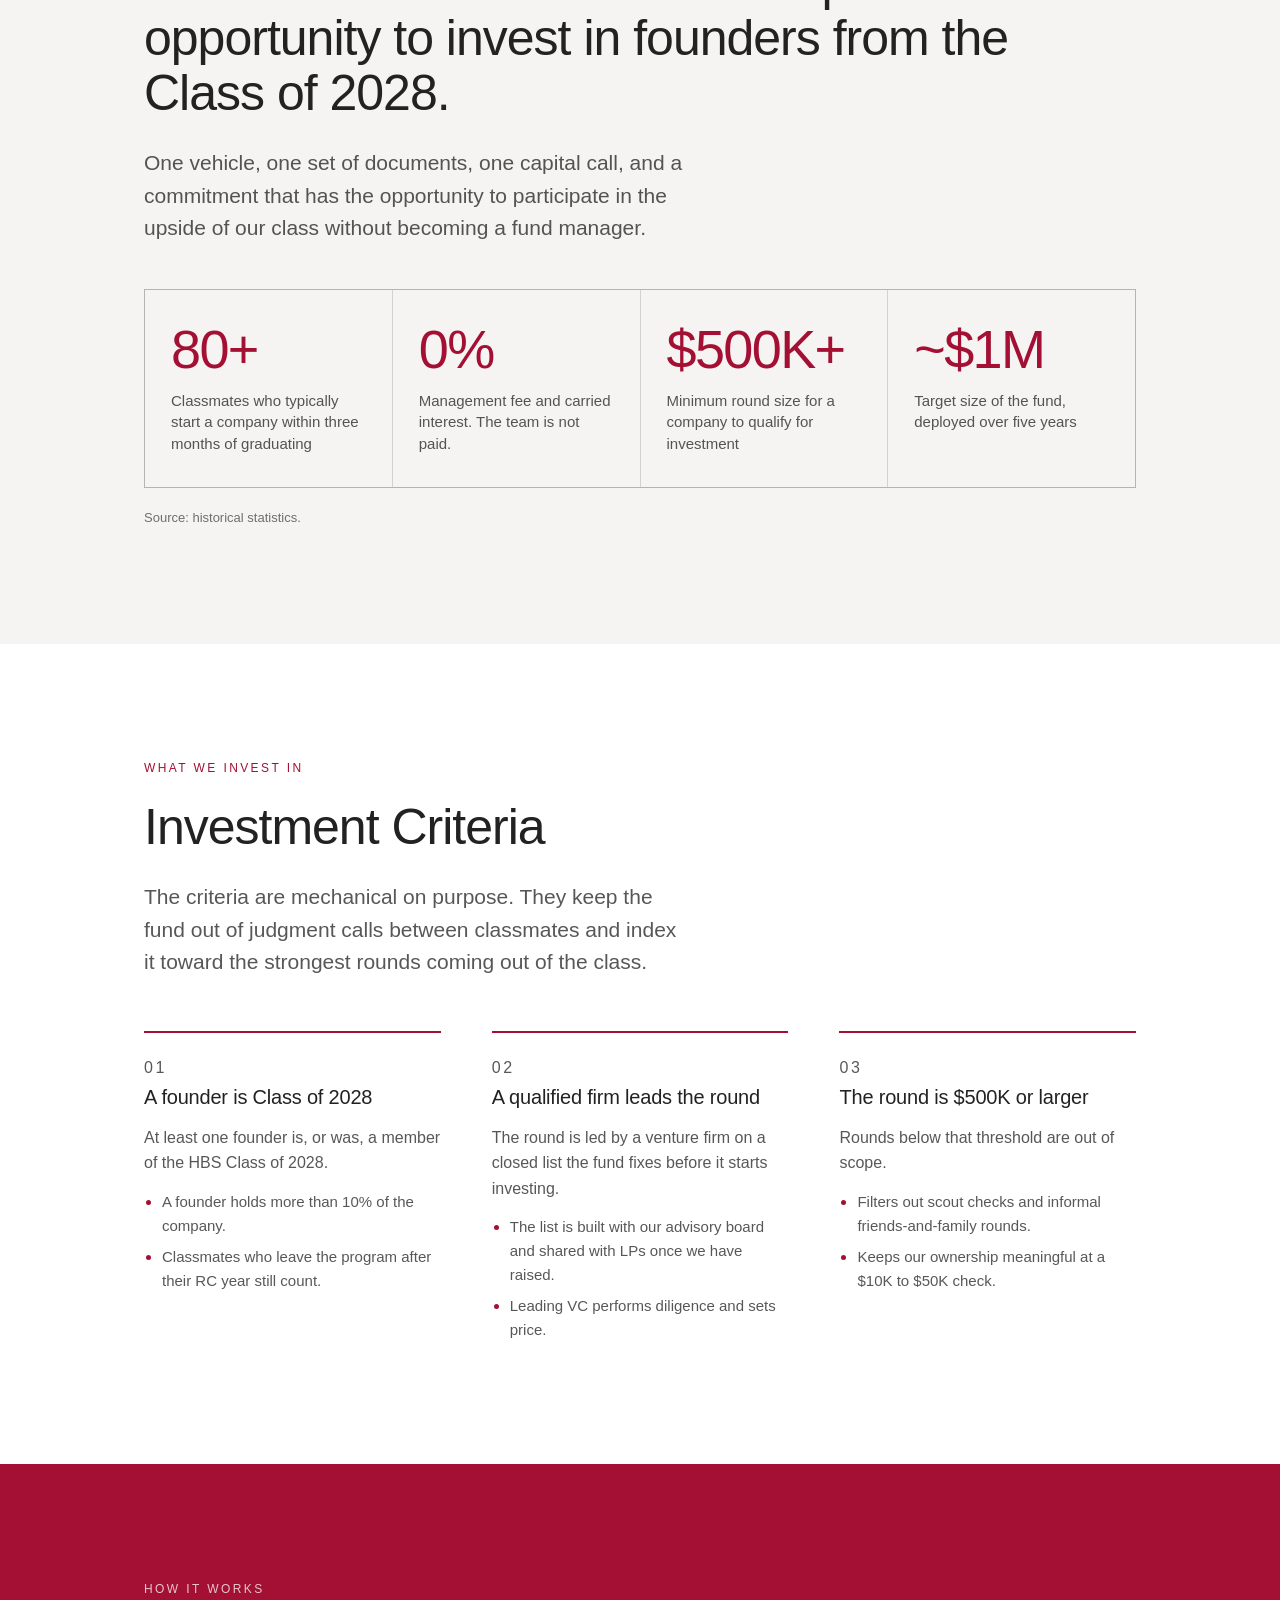
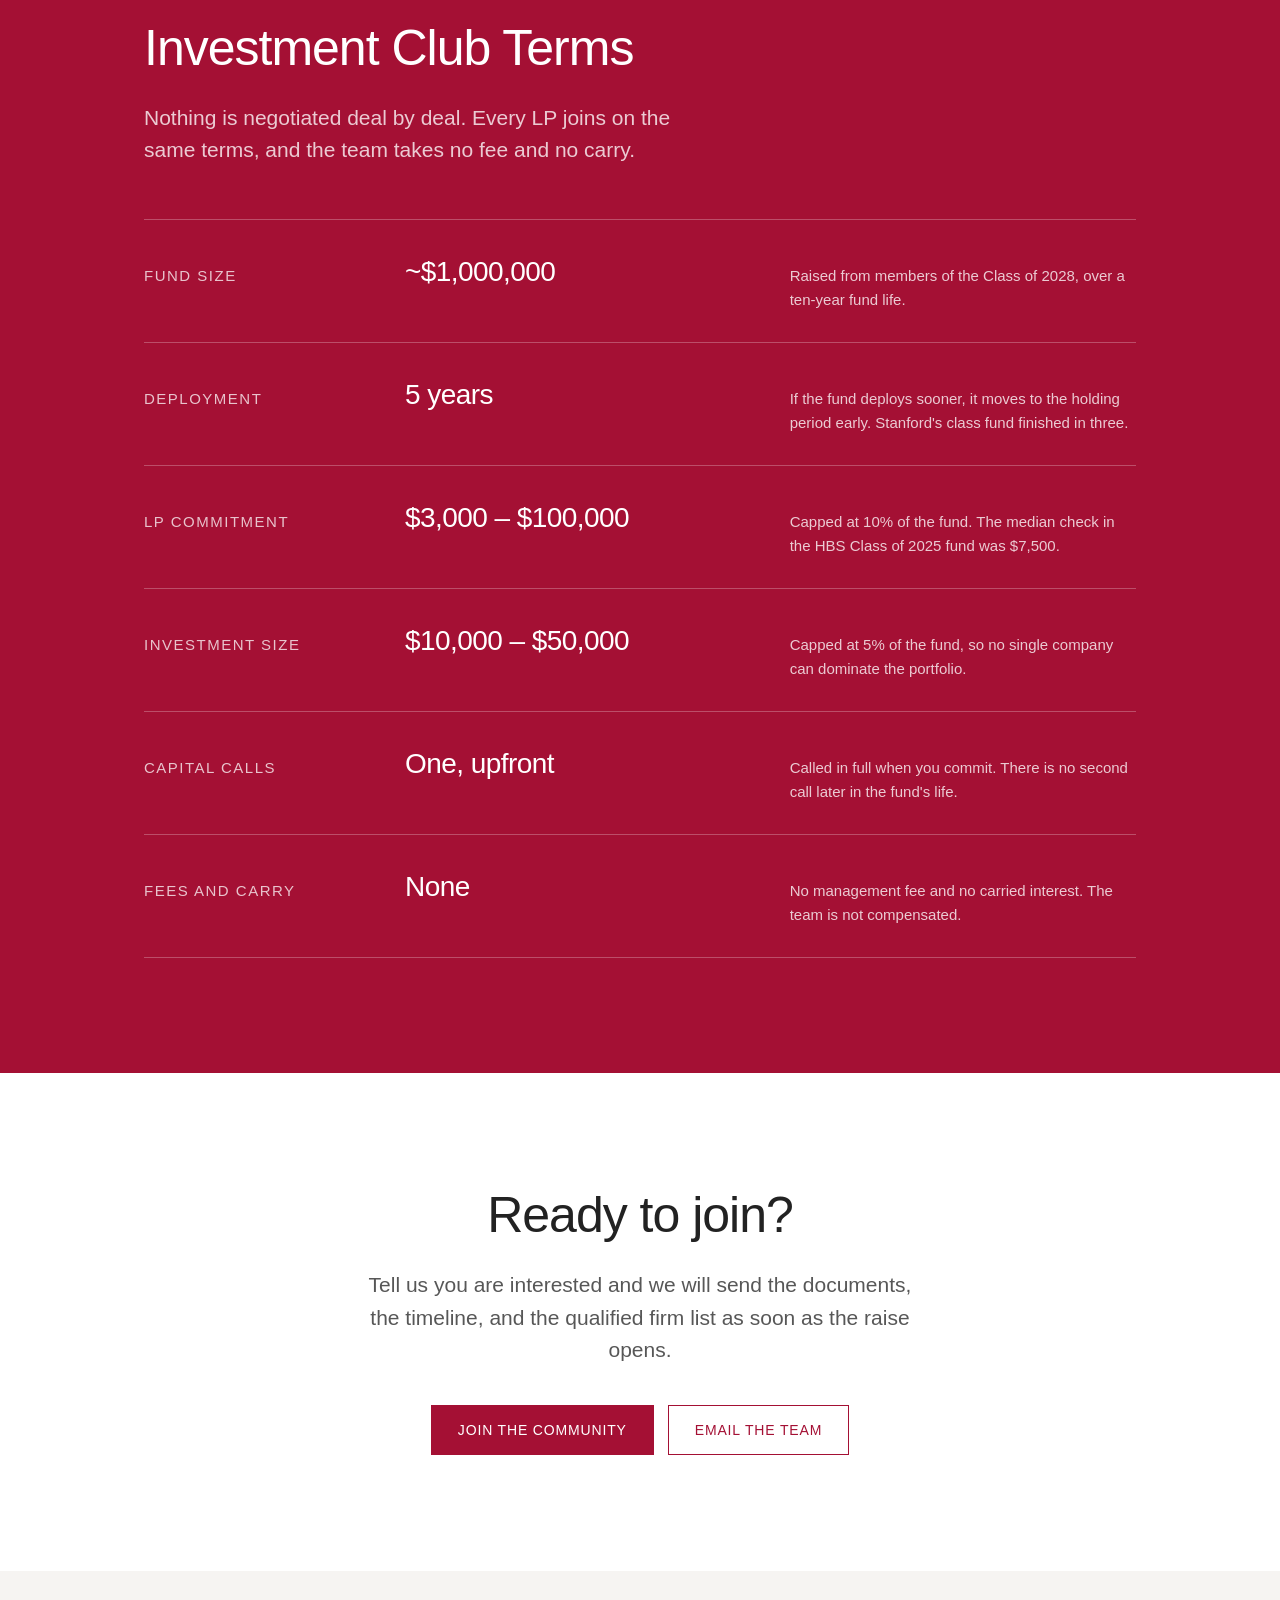
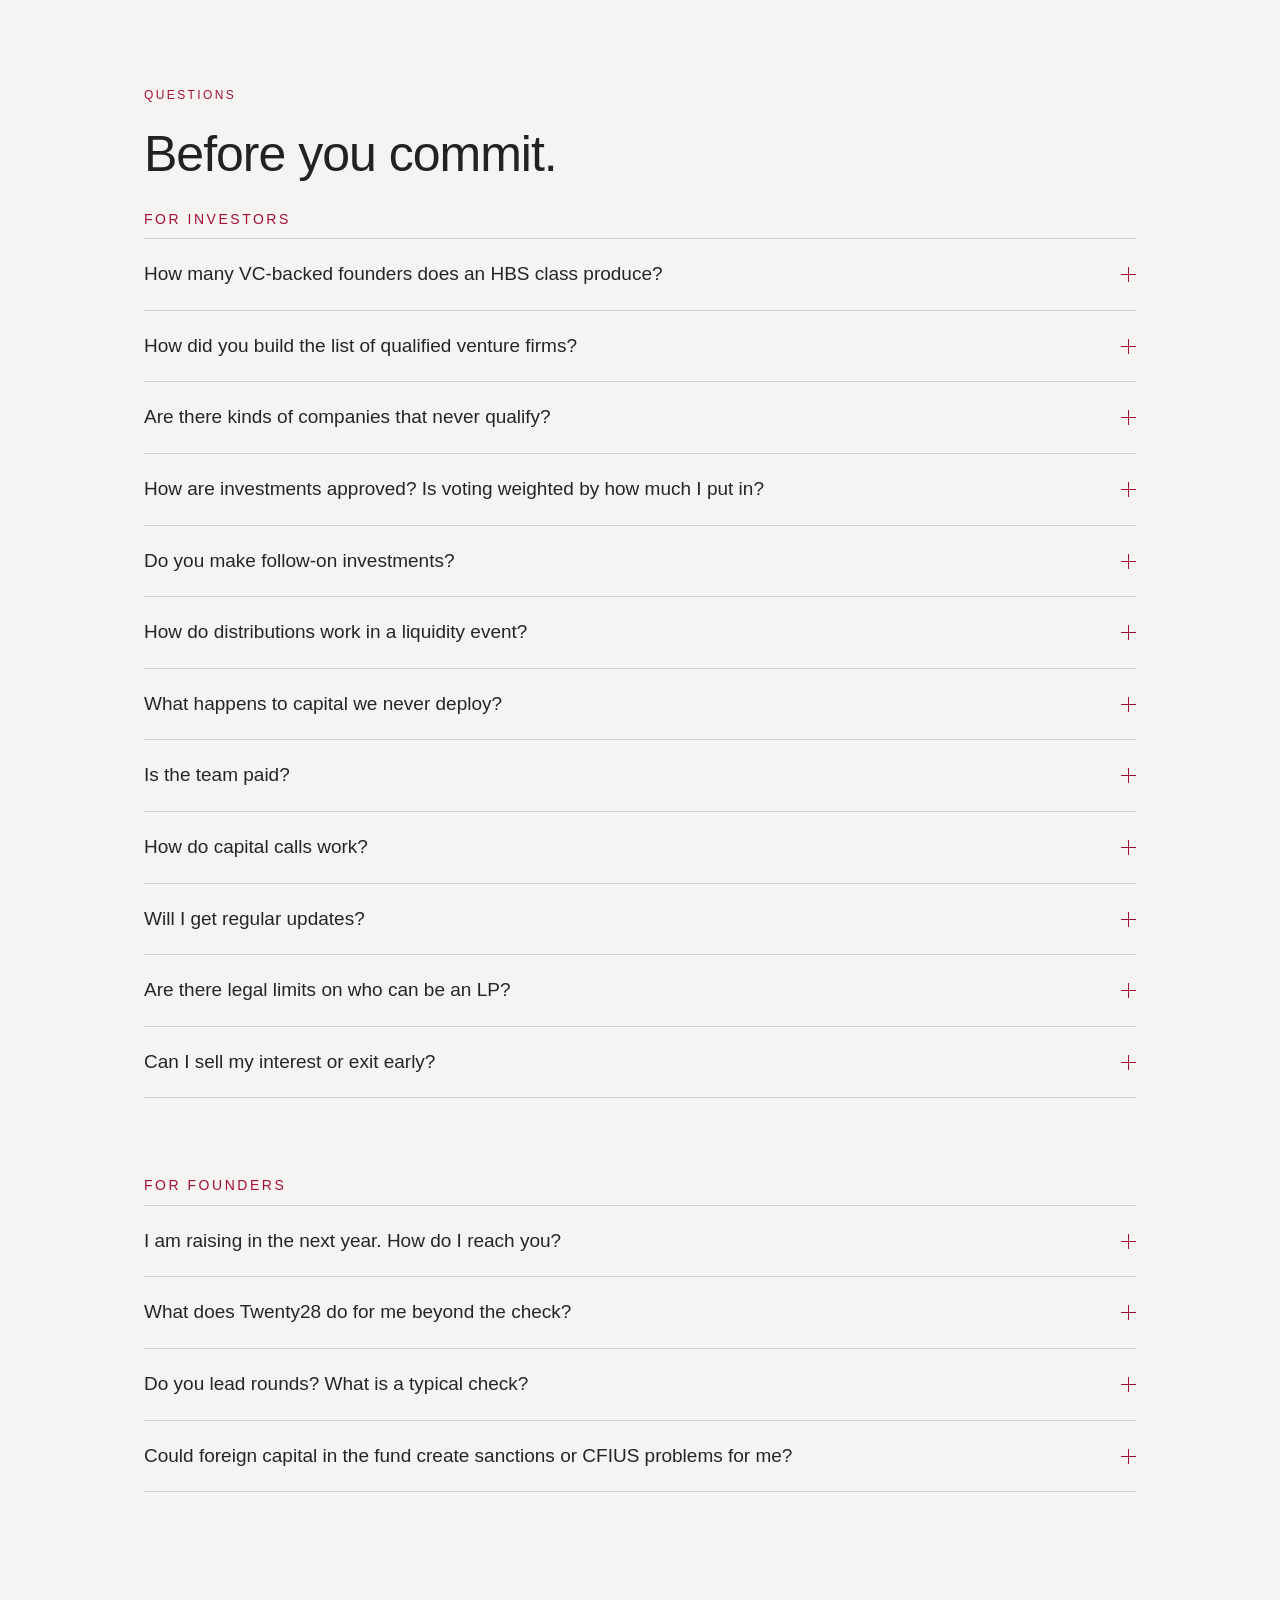
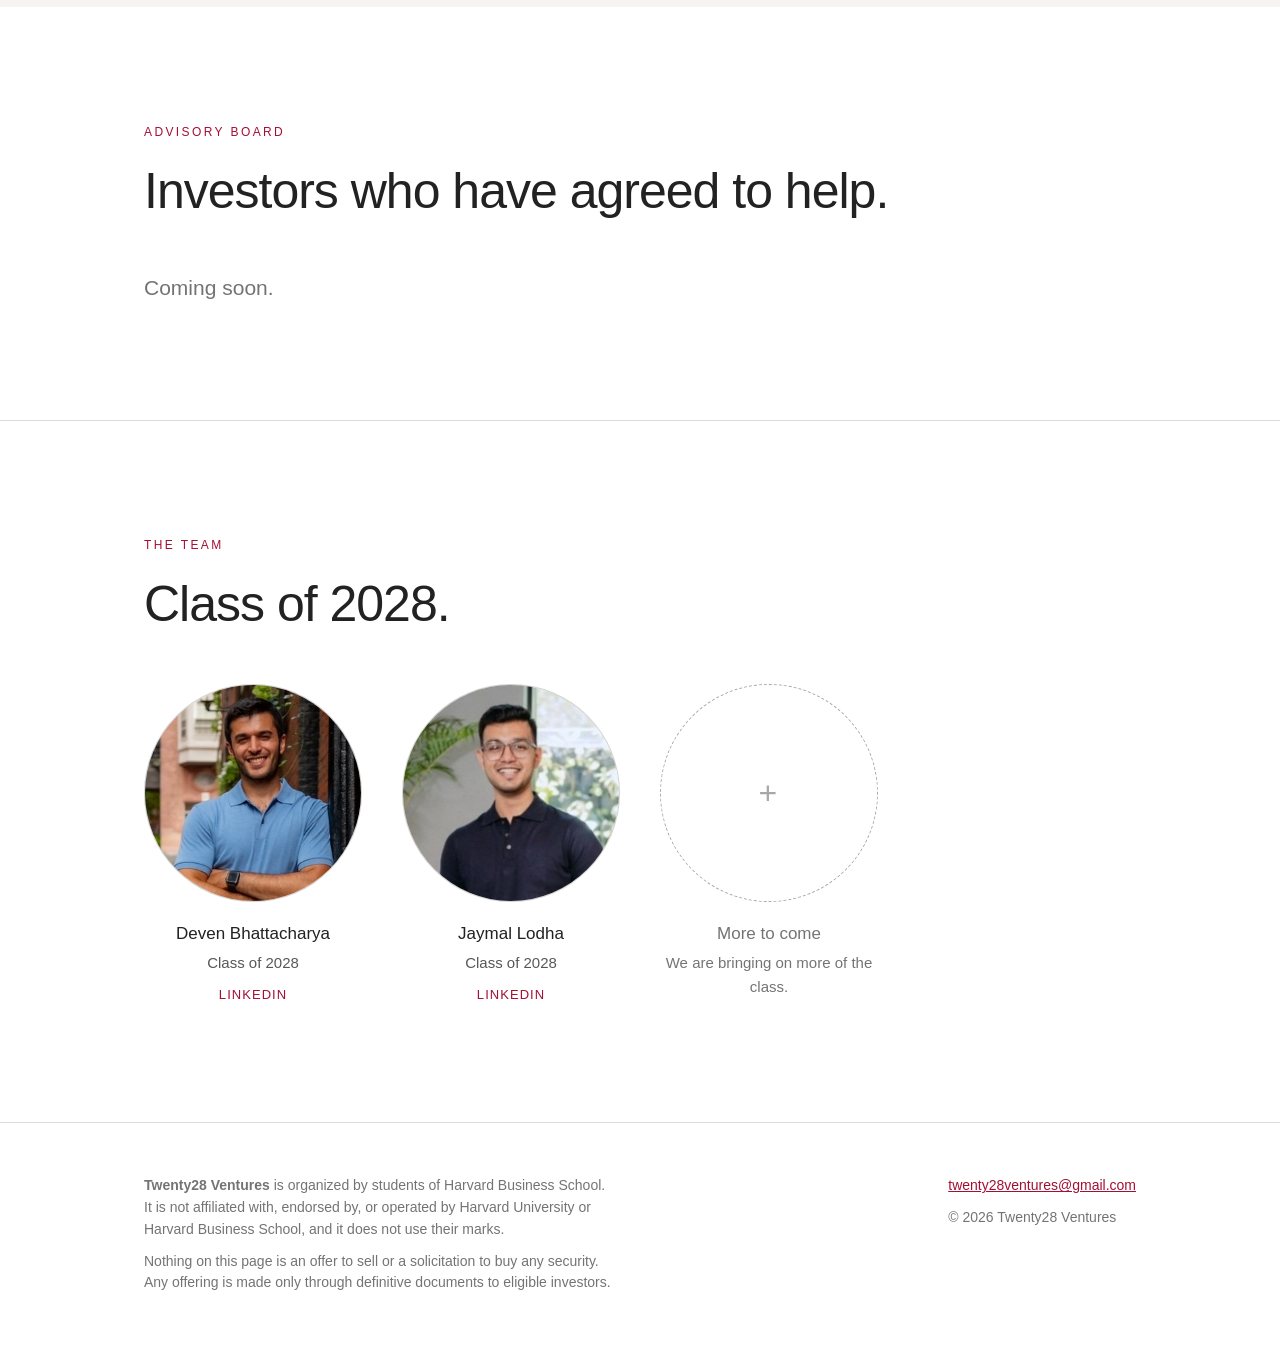
==== commit 518d2d89: "Add campus photo as a full-bleed band and the share image Puts the campus shot between the hero and " ====
--- a/index.html
+++ b/index.html
@@ -5,9 +5,25 @@
 <meta name="viewport" content="width=device-width, initial-scale=1">
 <title>Twenty28 Ventures — the HBS Class of 2028 Fund</title>
 <meta name="description" content="Twenty28 Ventures is a class fund at Harvard Business School. We raise from the Class of 2028 and invest in companies founded by the Class of 2028. No management fees, no carried interest.">
+<link rel="canonical" href="https://twenty28-ventures.onrender.com/">
+
+<!-- Open Graph. Scrapers use og:image and ignore everything else on the page,
+     so this tag alone decides the link preview. It must be an absolute URL. -->
+<meta property="og:site_name" content="Twenty28 Ventures">
 <meta property="og:title" content="Twenty28 Ventures">
 <meta property="og:description" content="A class fund at Harvard Business School. Raised by the Class of 2028, invested in the Class of 2028.">
 <meta property="og:type" content="website">
+<meta property="og:url" content="https://twenty28-ventures.onrender.com/">
+<meta property="og:image" content="https://twenty28-ventures.onrender.com/assets/og-campus.jpg">
+<meta property="og:image:type" content="image/jpeg">
+<meta property="og:image:width" content="1200">
+<meta property="og:image:height" content="630">
+<meta property="og:image:alt" content="The Harvard Business School campus on an autumn afternoon, students seated on the lawn under a plane tree.">
+
+<meta name="twitter:card" content="summary_large_image">
+<meta name="twitter:title" content="Twenty28 Ventures">
+<meta name="twitter:description" content="A class fund at Harvard Business School. Raised by the Class of 2028, invested in the Class of 2028.">
+<meta name="twitter:image" content="https://twenty28-ventures.onrender.com/assets/og-campus.jpg">
 <meta name="theme-color" content="#a41034">
 <script>document.documentElement.classList.add("js");</script>
 <link rel="stylesheet" href="styles.css">
@@ -47,6 +63,12 @@
     </div>
   </section>
 
+  <!-- ============ campus ============ -->
+  <figure class="campus">
+    <img src="assets/campus.jpg" width="1800" height="691"
+         alt="The Harvard Business School campus on an autumn afternoon, students seated on the lawn under a plane tree.">
+  </figure>
+
   <!-- ============ opportunity ============ -->
   <section class="stats" id="opportunity">
     <div class="wrap">
--- a/styles.css
+++ b/styles.css
@@ -207,6 +207,23 @@
   gap: 14px;
 }
 
+/* ---------- campus band ---------- */
+.campus {
+  margin: 0;
+  width: 100%;
+  height: clamp(240px, 34vw, 460px);
+  overflow: hidden;
+  background: var(--bg-alt);
+}
+.campus img {
+  width: 100%;
+  height: 100%;
+  object-fit: cover;
+  /* The file is already cropped to roughly this shape, so this only nudges
+     the framing on very wide or very narrow viewports. */
+  object-position: 50% 58%;
+}
+
 /* ---------- stats ---------- */
 .stats { background: var(--bg-alt); }
 .stats__grid {
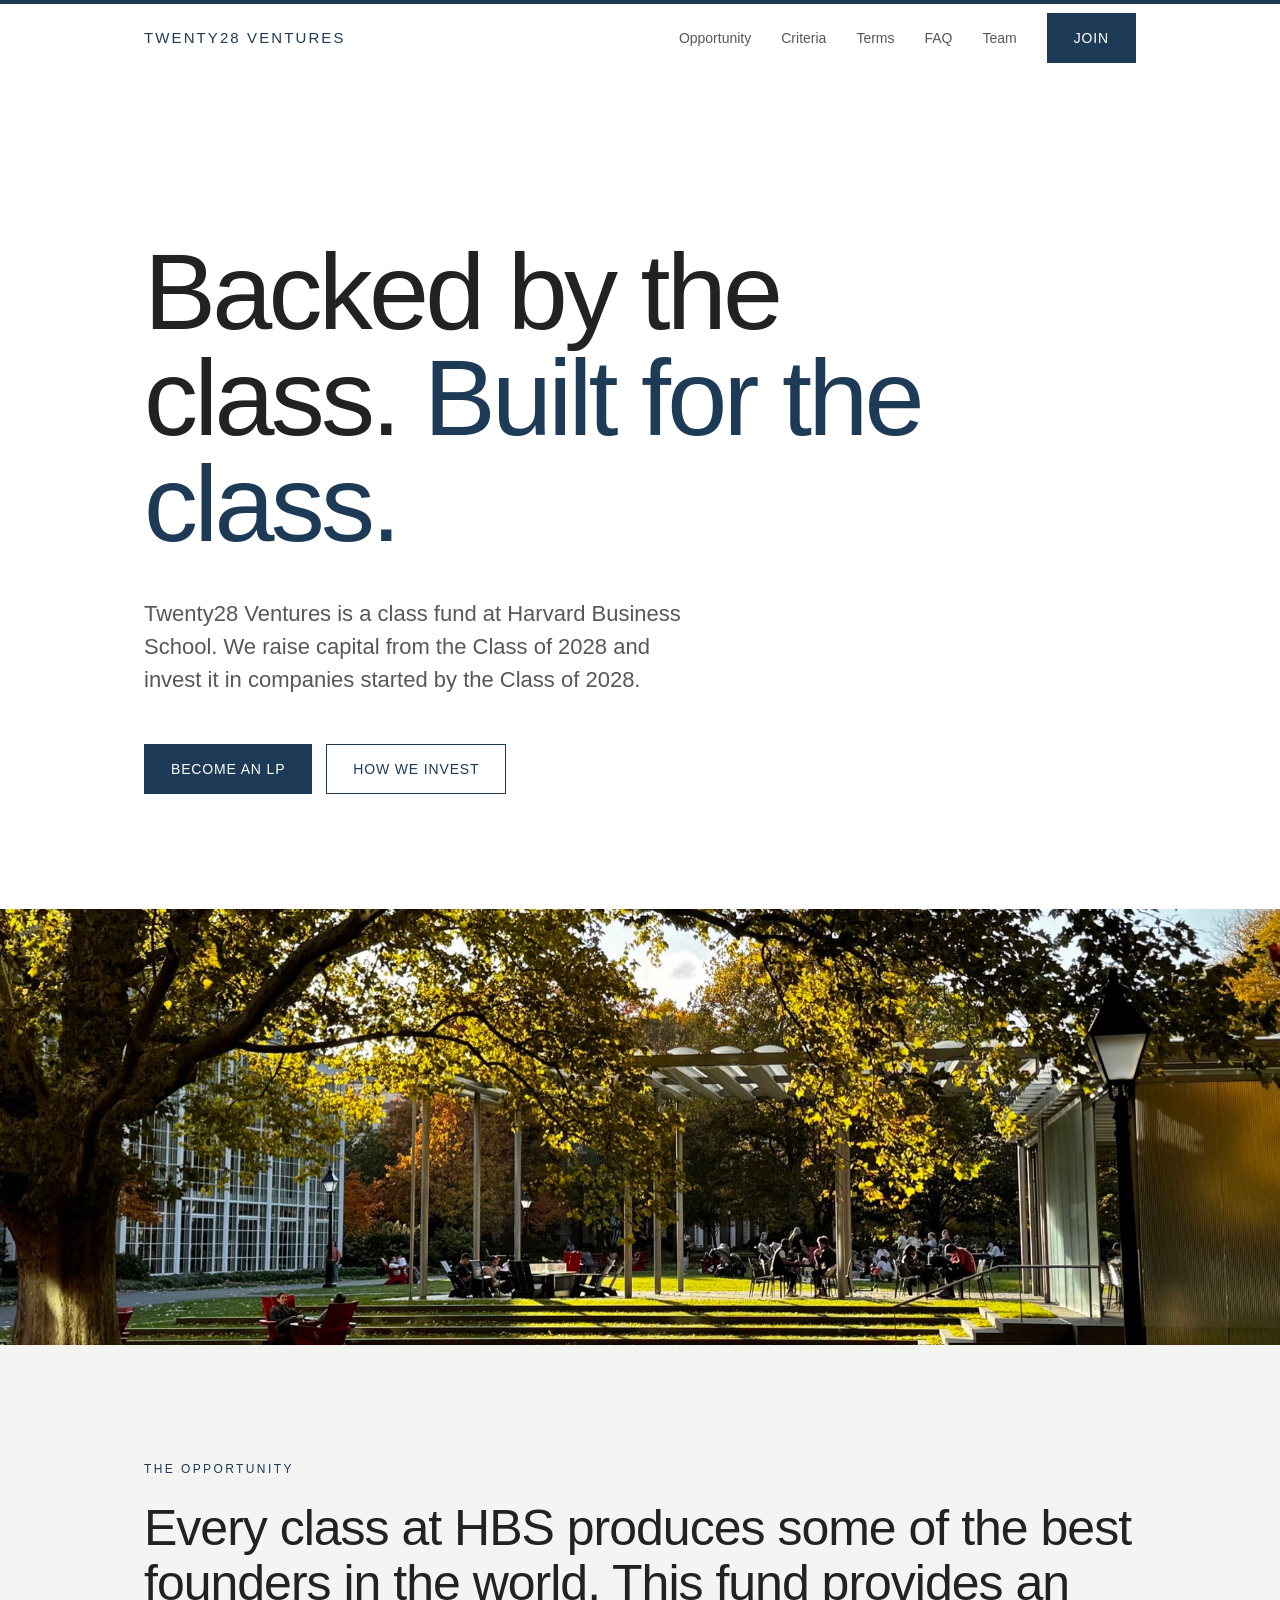
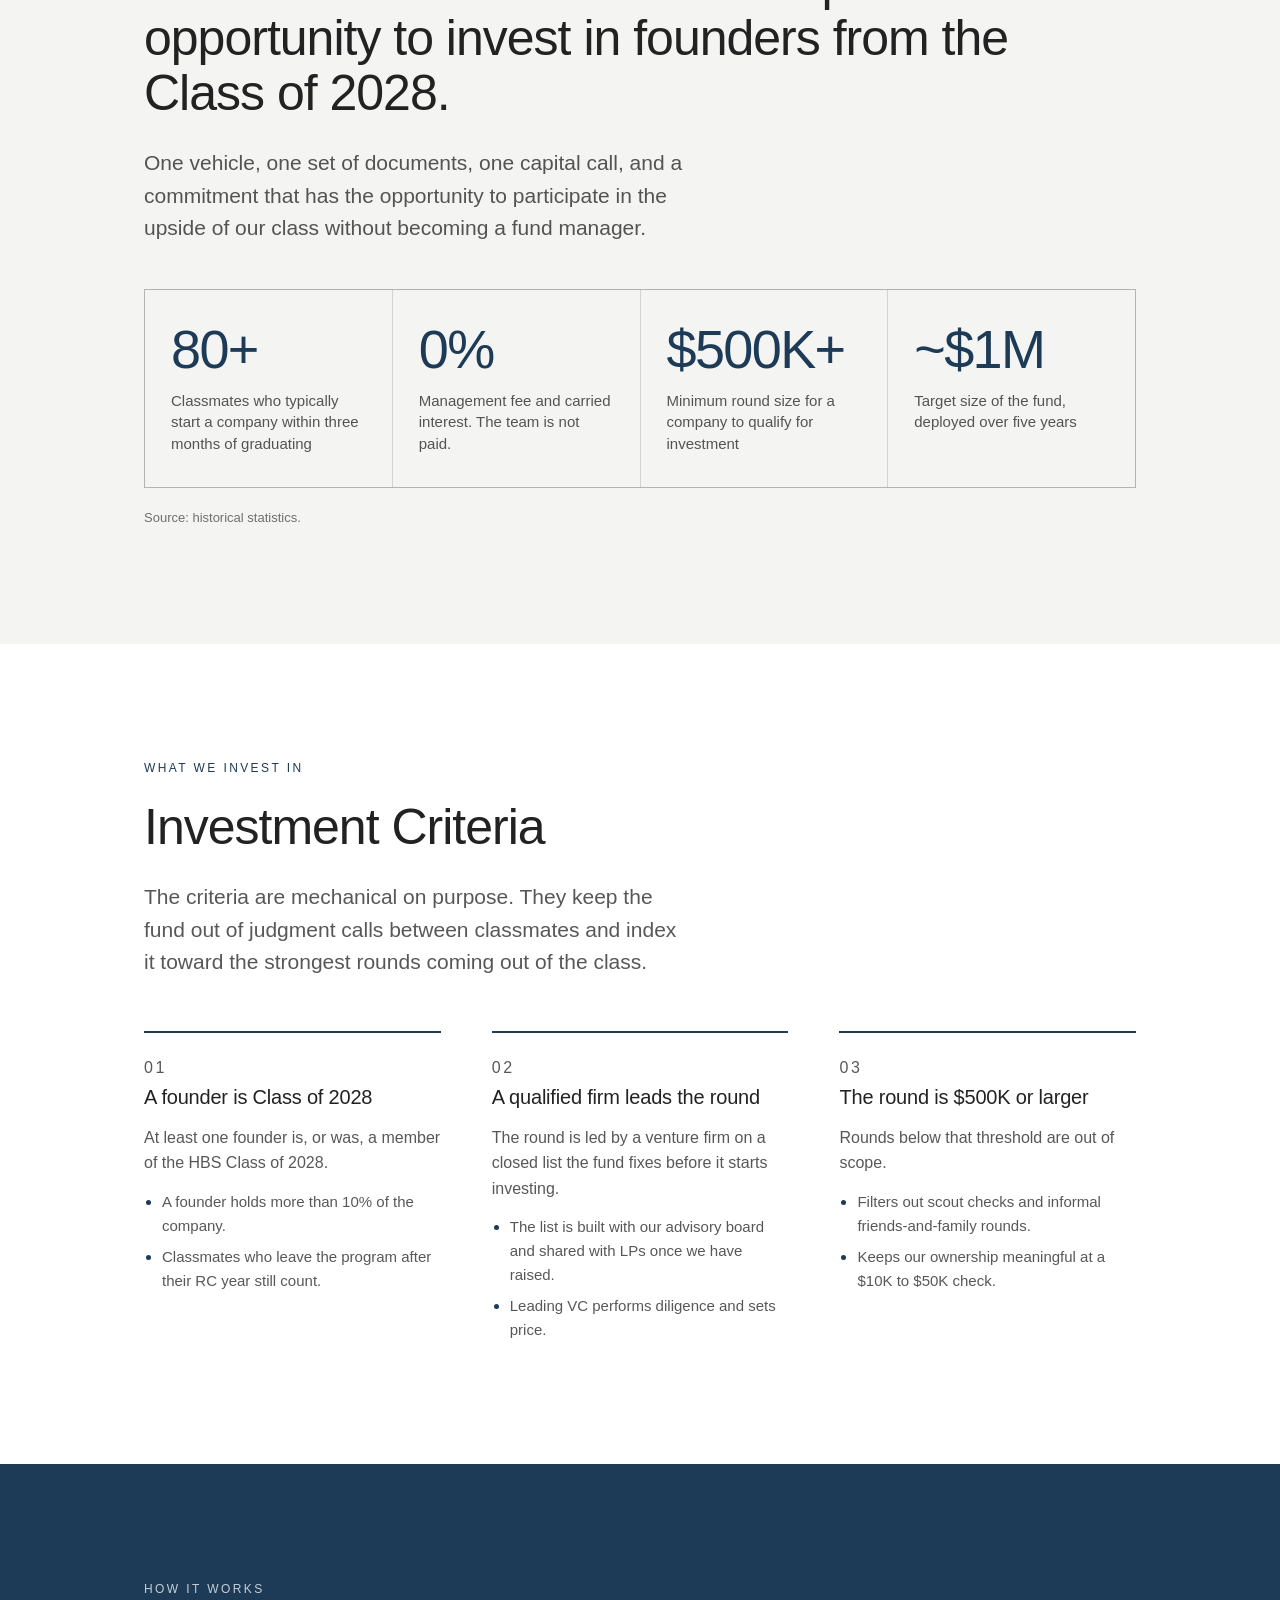
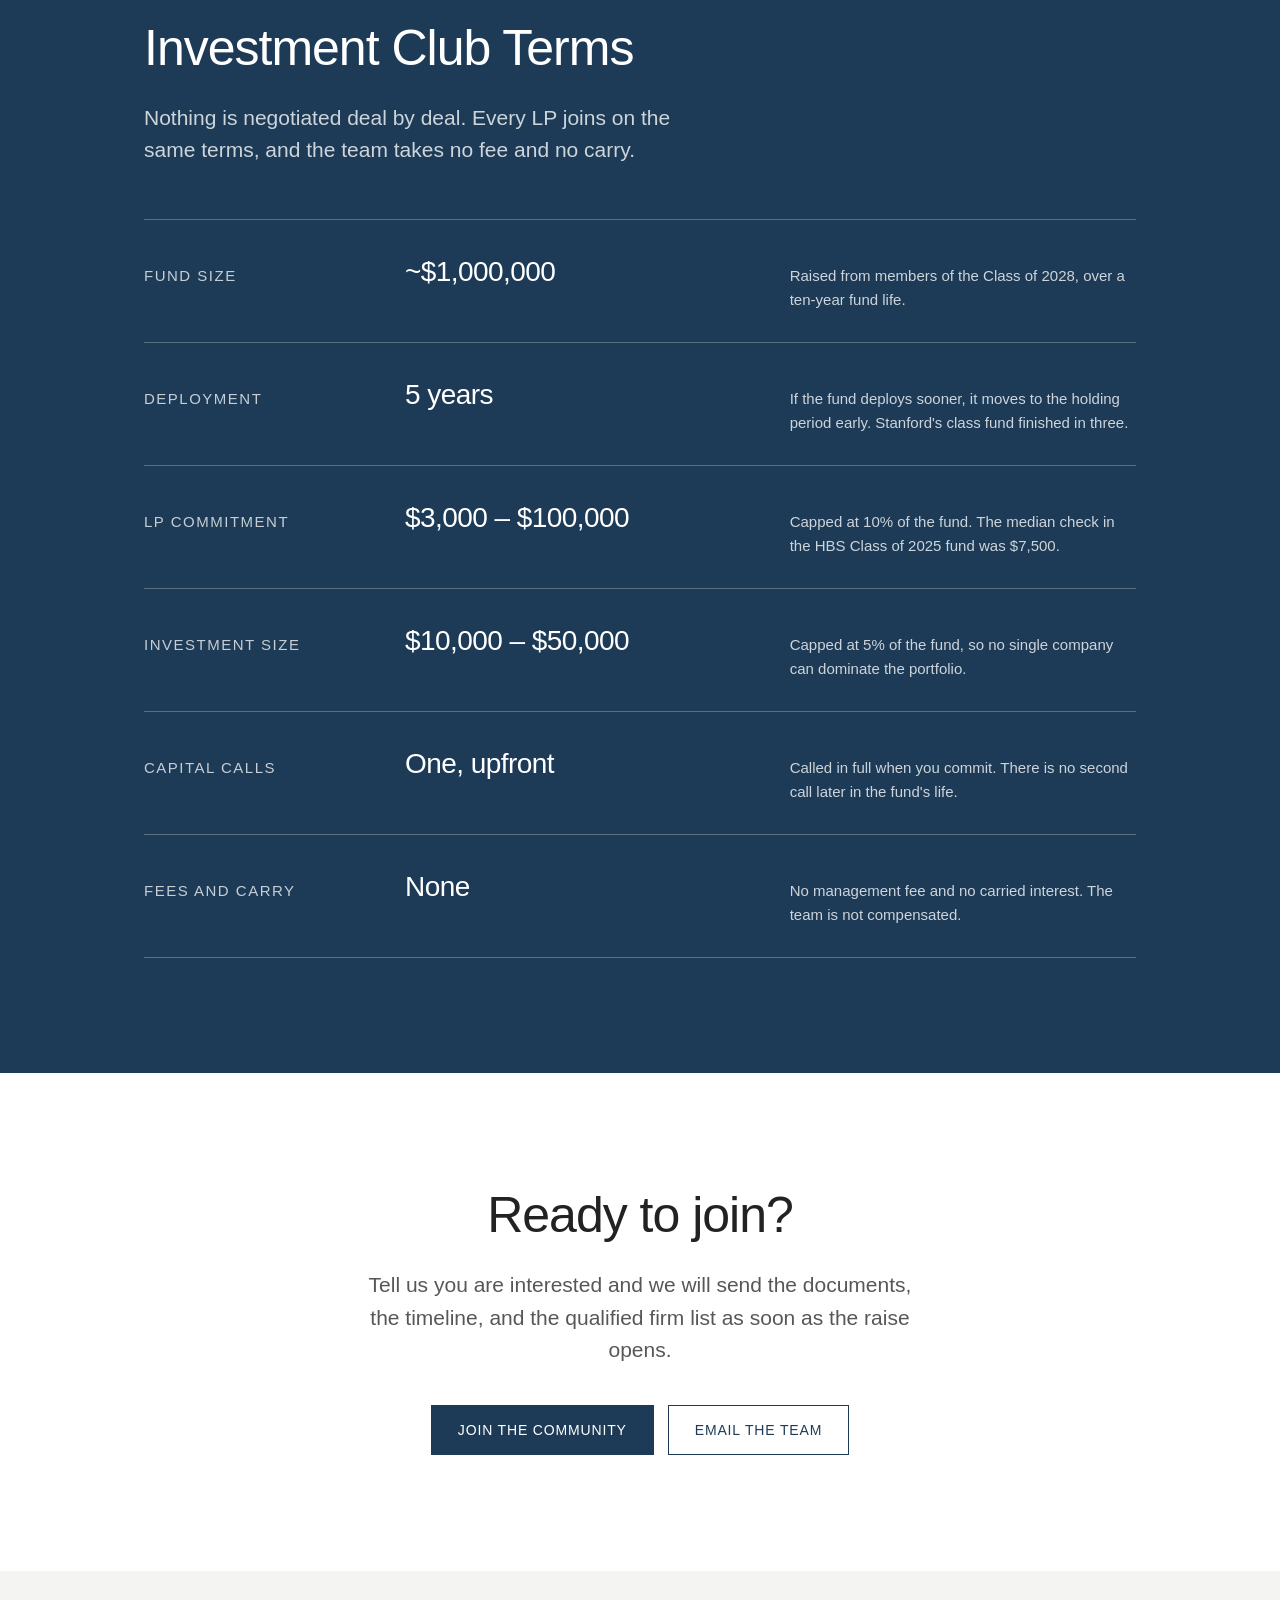
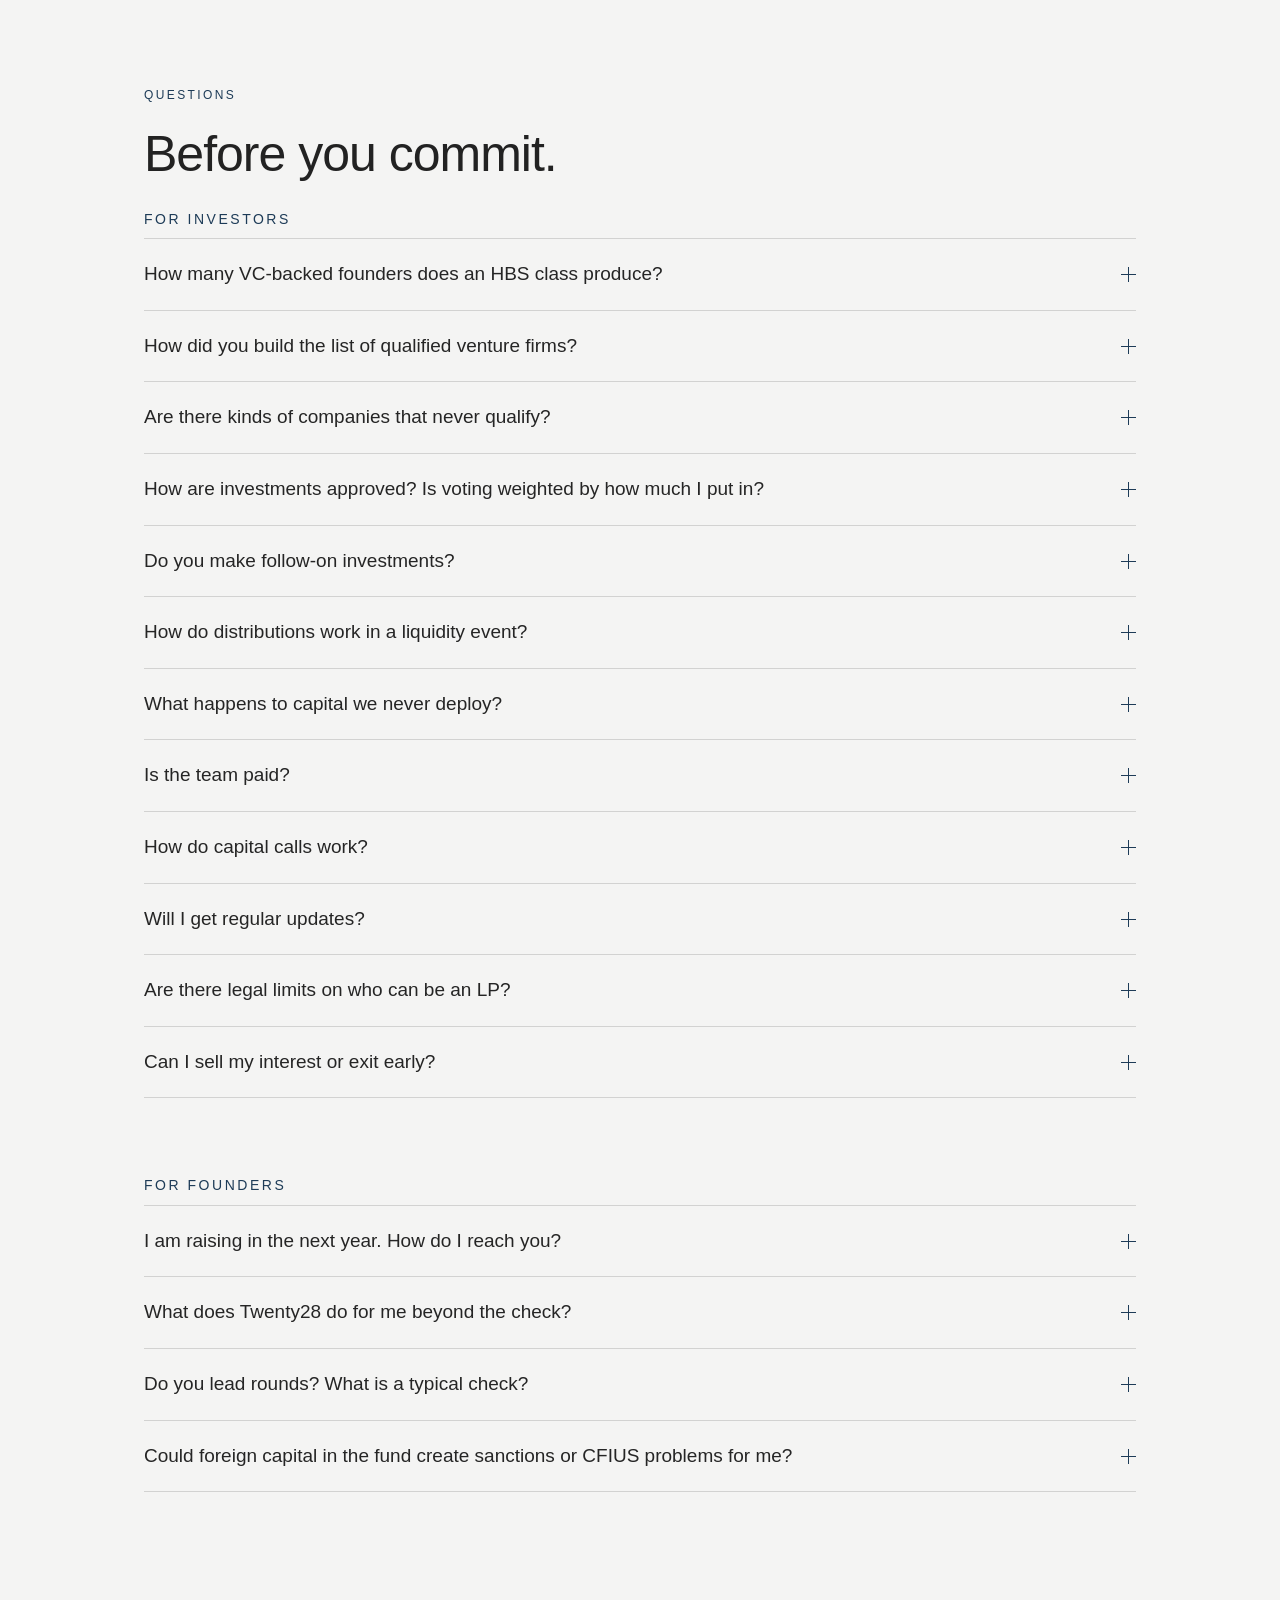
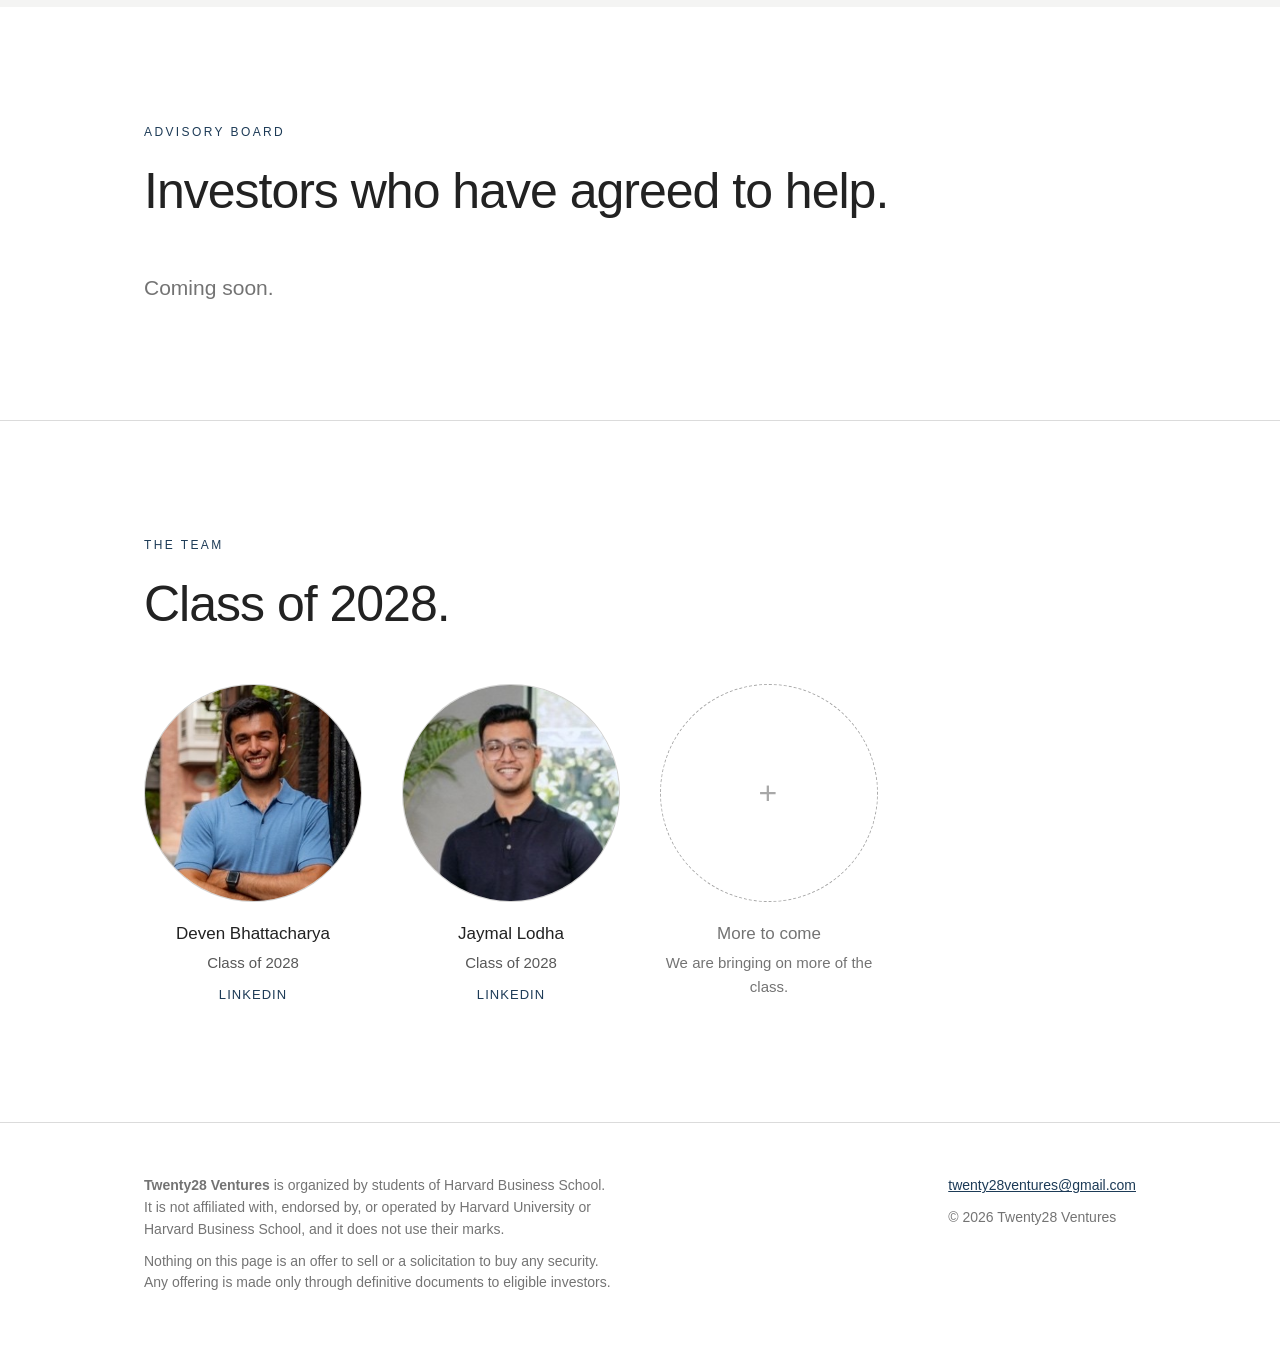
==== commit 44a183e9: "Swap the HBS-derived palette for a brand-neutral one The site's colors were read from hbs.edu: crims" ====
--- a/index.html
+++ b/index.html
@@ -24,7 +24,7 @@
 <meta name="twitter:title" content="Twenty28 Ventures">
 <meta name="twitter:description" content="A class fund at Harvard Business School. Raised by the Class of 2028, invested in the Class of 2028.">
 <meta name="twitter:image" content="https://twenty28-ventures.onrender.com/assets/og-campus.jpg">
-<meta name="theme-color" content="#a41034">
+<meta name="theme-color" content="#1d3b57">
 <script>document.documentElement.classList.add("js");</script>
 <link rel="stylesheet" href="styles.css">
 </head>
--- a/styles.css
+++ b/styles.css
@@ -1,11 +1,11 @@
 /* ---------- tokens ----------
-   Palette taken from the HBS site's own CSS custom properties:
-   crimson #a41034, highlight #e80538, complementary ground #f6f4f2,
-   inverse #222222, text at 85/66/55% black, rules at 34/8% black.
-   No HBS logo or wordmark is used anywhere on this site. */
+   A brand-neutral palette: deep slate blue accent, neutral warm-grey ground,
+   near-black ink, text at 85/66/55% black, rules at 34/14% black.
+   Nothing here is taken from, or meant to evoke, any school's colors.
+   Swapping the three --accent values re-skins the whole site. */
 :root {
   --bg: #ffffff;
-  --bg-alt: #f6f4f2;
+  --bg-alt: #f4f4f3;
   --ink: #222222;
   --ink-strong: rgba(0, 0, 0, 0.85);
   --ink-soft: rgba(0, 0, 0, 0.66);
@@ -13,14 +13,14 @@
   --rule: rgba(0, 0, 0, 0.14);
   --rule-strong: rgba(0, 0, 0, 0.34);
 
-  --crimson: #a41034;
-  --crimson-bright: #e80538;
-  --crimson-deep: #7d0c27;
-
-  --on-crimson: #ffffff;
-  --on-crimson-soft: rgba(255, 255, 255, 0.78);
-  --on-crimson-faint: rgba(255, 255, 255, 0.75);
-  --on-crimson-rule: rgba(255, 255, 255, 0.26);
+  --accent: #1d3b57;
+  --accent-bright: #2e6ea4;
+  --accent-deep: #132a3e;
+
+  --on-accent: #ffffff;
+  --on-accent-soft: rgba(255, 255, 255, 0.78);
+  --on-accent-faint: rgba(255, 255, 255, 0.75);
+  --on-accent-rule: rgba(255, 255, 255, 0.26);
 
   --sans: "Helvetica Neue", Helvetica, Arial, sans-serif;
 
@@ -55,7 +55,7 @@
   position: absolute;
   left: -9999px;
   top: 0;
-  background: var(--crimson);
+  background: var(--accent);
   color: #fff;
   padding: 12px 18px;
   z-index: 100;
@@ -63,7 +63,7 @@
 .skip:focus { left: 8px; top: 8px; }
 
 :focus-visible {
-  outline: 2px solid var(--crimson);
+  outline: 2px solid var(--accent);
   outline-offset: 3px;
 }
 
@@ -75,7 +75,7 @@
 }
 
 /* ---------- masthead ---------- */
-.brandbar { height: 4px; background: var(--crimson); }
+.brandbar { height: 4px; background: var(--accent); }
 
 .masthead {
   position: sticky;
@@ -103,7 +103,7 @@
   text-decoration: none;
   font-weight: 500;
   white-space: nowrap;
-  color: var(--crimson);
+  color: var(--accent);
 }
 
 .nav {
@@ -117,7 +117,7 @@
   color: var(--ink-soft);
   transition: color 160ms ease;
 }
-.nav a:hover { color: var(--crimson); }
+.nav a:hover { color: var(--accent); }
 
 @media (max-width: 820px) {
   .nav .nav__link { display: none; }
@@ -131,27 +131,29 @@
   text-transform: uppercase;
   text-decoration: none;
   padding: 13px 26px;
-  border: 1px solid var(--crimson);
-  background: var(--crimson);
-  color: var(--on-crimson);
+  border: 1px solid var(--accent);
+  background: var(--accent);
+  color: var(--on-accent);
   transition: background 160ms ease, border-color 160ms ease, color 160ms ease;
 }
-.btn:hover { background: var(--crimson-deep); border-color: var(--crimson-deep); }
-.nav .btn:hover { color: var(--on-crimson); }
+.btn:hover { background: var(--accent-deep); border-color: var(--accent-deep); }
+/* .nav a sets a grey link color that outranks .btn, so restate it here. */
+.nav .btn { color: var(--on-accent); }
+.nav .btn:hover { color: var(--on-accent); }
 
 .btn--ghost {
   background: transparent;
-  color: var(--crimson);
-}
-.btn--ghost:hover { background: var(--crimson); border-color: var(--crimson); color: var(--on-crimson); }
-
-/* on the crimson band */
+  color: var(--accent);
+}
+.btn--ghost:hover { background: var(--accent); border-color: var(--accent); color: var(--on-accent); }
+
+/* on the accent band */
 .terms .btn {
-  background: var(--on-crimson);
-  border-color: var(--on-crimson);
-  color: var(--crimson);
-}
-.terms .btn:hover { background: transparent; color: var(--on-crimson); }
+  background: var(--on-accent);
+  border-color: var(--on-accent);
+  color: var(--accent);
+}
+.terms .btn:hover { background: transparent; color: var(--on-accent); }
 
 /* ---------- section furniture ---------- */
 section { padding-block: var(--stack); }
@@ -160,7 +162,7 @@
   font-size: 12px;
   letter-spacing: 0.2em;
   text-transform: uppercase;
-  color: var(--crimson);
+  color: var(--accent);
   margin: 0 0 22px;
 }
 
@@ -192,7 +194,7 @@
   letter-spacing: -0.035em;
   max-width: 15ch;
 }
-.hero h1 em { font-style: normal; color: var(--crimson); }
+.hero h1 em { font-style: normal; color: var(--accent); }
 .hero p {
   margin: clamp(26px, 4vw, 40px) 0 0;
   font-size: clamp(18px, 2.1vw, 22px);
@@ -239,7 +241,7 @@
   font-size: clamp(38px, 5vw, 54px);
   line-height: 1;
   letter-spacing: -0.03em;
-  color: var(--crimson);
+  color: var(--accent);
   margin: 0;
 }
 .stat__label {
@@ -257,43 +259,43 @@
   gap: clamp(28px, 4vw, 52px);
   margin-top: 52px;
 }
-.criterion { border-top: 2px solid var(--crimson); padding-top: 22px; }
+.criterion { border-top: 2px solid var(--accent); padding-top: 22px; }
 .criterion__num {
   font-size: 13px;
   letter-spacing: 0.16em;
-  color: var(--crimson);
+  color: var(--accent);
   margin: 0 0 14px;
 }
 .criterion h3 { margin-bottom: 12px; }
 .criterion p { margin: 0; color: var(--ink-soft); font-size: 16px; }
 .criterion ul { margin: 14px 0 0; padding-left: 18px; color: var(--ink-soft); font-size: 15px; }
 .criterion li { margin-bottom: 7px; }
-.criterion li::marker { color: var(--crimson); }
+.criterion li::marker { color: var(--accent); }
 
 /* ---------- terms ---------- */
-.terms { background: var(--crimson); color: var(--on-crimson); }
-.terms h2, .terms h3 { color: var(--on-crimson); }
-.terms .eyebrow { color: var(--on-crimson-faint); }
-.terms .lede { color: var(--on-crimson-soft); }
-
-.terms__list { margin-top: 52px; border-top: 1px solid var(--on-crimson-rule); }
+.terms { background: var(--accent); color: var(--on-accent); }
+.terms h2, .terms h3 { color: var(--on-accent); }
+.terms .eyebrow { color: var(--on-accent-faint); }
+.terms .lede { color: var(--on-accent-soft); }
+
+.terms__list { margin-top: 52px; border-top: 1px solid var(--on-accent-rule); }
 .term {
   display: grid;
   grid-template-columns: minmax(180px, 0.9fr) minmax(0, 1.4fr) minmax(0, 1.4fr);
   gap: clamp(12px, 3vw, 40px);
   padding-block: 30px;
-  border-bottom: 1px solid var(--on-crimson-rule);
+  border-bottom: 1px solid var(--on-accent-rule);
   align-items: baseline;
 }
 .term__name {
   font-size: 15px;
   letter-spacing: 0.1em;
   text-transform: uppercase;
-  color: var(--on-crimson-faint);
+  color: var(--on-accent-faint);
   margin: 0;
 }
 .term__value { font-size: clamp(21px, 2.6vw, 28px); letter-spacing: -0.02em; margin: 0; }
-.term__note { font-size: 15px; color: var(--on-crimson-soft); margin: 0; }
+.term__note { font-size: 15px; color: var(--on-accent-soft); margin: 0; }
 
 @media (max-width: 760px) {
   .term { grid-template-columns: 1fr; gap: 8px; }
@@ -318,7 +320,7 @@
   font-size: 14px;
   letter-spacing: 0.18em;
   text-transform: uppercase;
-  color: var(--crimson);
+  color: var(--accent);
   margin-bottom: 8px;
 }
 
@@ -338,8 +340,8 @@
   transition: color 160ms ease;
 }
 summary::-webkit-details-marker { display: none; }
-summary:hover { color: var(--crimson); }
-details[open] summary { color: var(--crimson); }
+summary:hover { color: var(--accent); }
+details[open] summary { color: var(--accent); }
 
 .faq__icon {
   flex: none;
@@ -352,7 +354,7 @@
 .faq__icon::after {
   content: "";
   position: absolute;
-  background: var(--crimson);
+  background: var(--accent);
   transition: transform 200ms ease, opacity 200ms ease;
 }
 .faq__icon::before { inset: 7px 0 auto 0; height: 1px; }
@@ -370,8 +372,8 @@
 .faq__answer p:last-child { margin-bottom: 0; }
 .faq__answer ul { margin: 0 0 12px; padding-left: 18px; }
 .faq__answer li { margin-bottom: 7px; }
-.faq__answer li::marker { color: var(--crimson); }
-.faq__answer a { color: var(--crimson); }
+.faq__answer li::marker { color: var(--accent); }
+.faq__answer a { color: var(--accent); }
 
 /* ---------- people ---------- */
 .people {
@@ -389,7 +391,7 @@
   border-radius: 50%;
   display: grid;
   place-items: center;
-  color: var(--crimson);
+  color: var(--accent);
   font-size: 26px;
   letter-spacing: 0.08em;
   margin: 0 auto 18px;
@@ -418,11 +420,11 @@
   font-size: 13px;
   letter-spacing: 0.08em;
   text-transform: uppercase;
-  color: var(--crimson);
+  color: var(--accent);
   text-decoration: none;
   border-bottom: 1px solid transparent;
 }
-.person__link:hover { border-bottom-color: var(--crimson); }
+.person__link:hover { border-bottom-color: var(--accent); }
 
 .person--more .person__name,
 .person--more .person__role { color: var(--ink-faint); }
@@ -459,7 +461,7 @@
   align-items: flex-start;
 }
 .footer p { margin: 0 0 10px; max-width: 60ch; line-height: 1.55; }
-.footer a { color: var(--crimson); }
+.footer a { color: var(--accent); }
 
 /* ---------- reveal ---------- */
 .js .reveal {
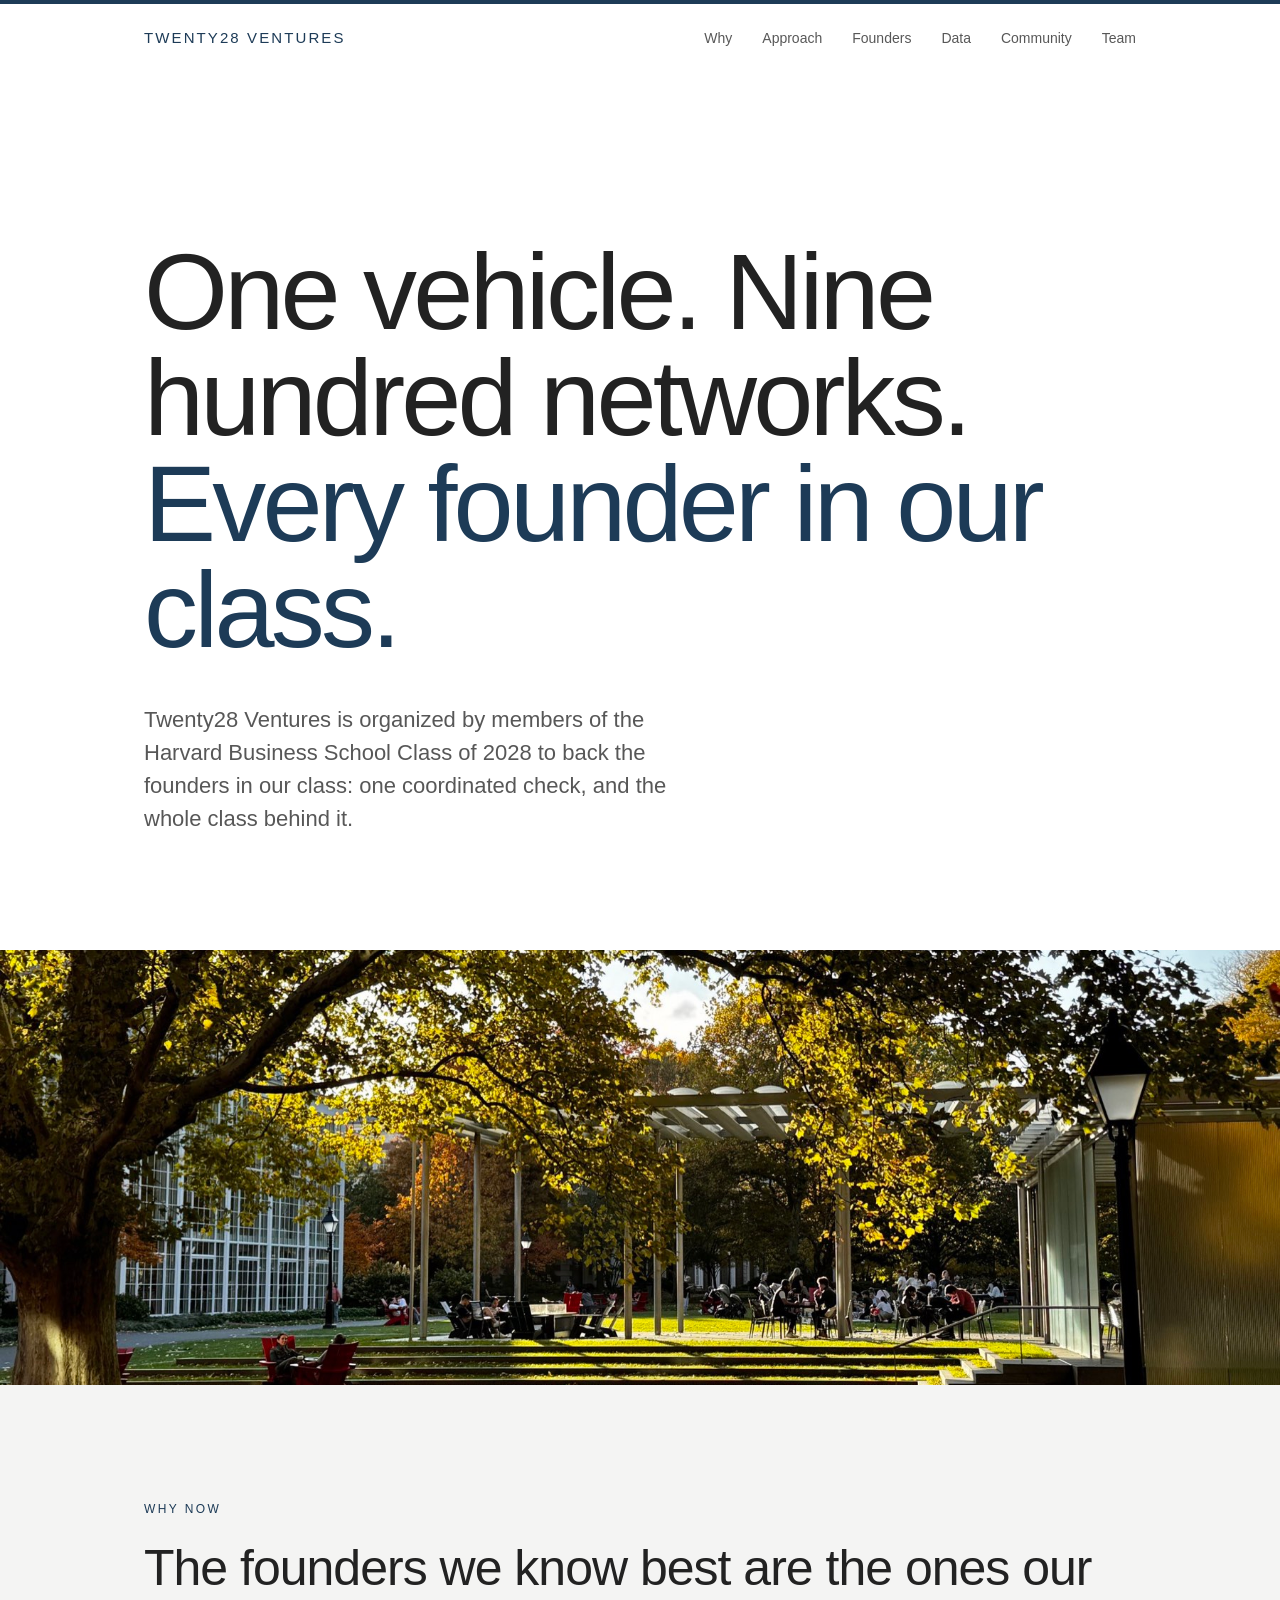
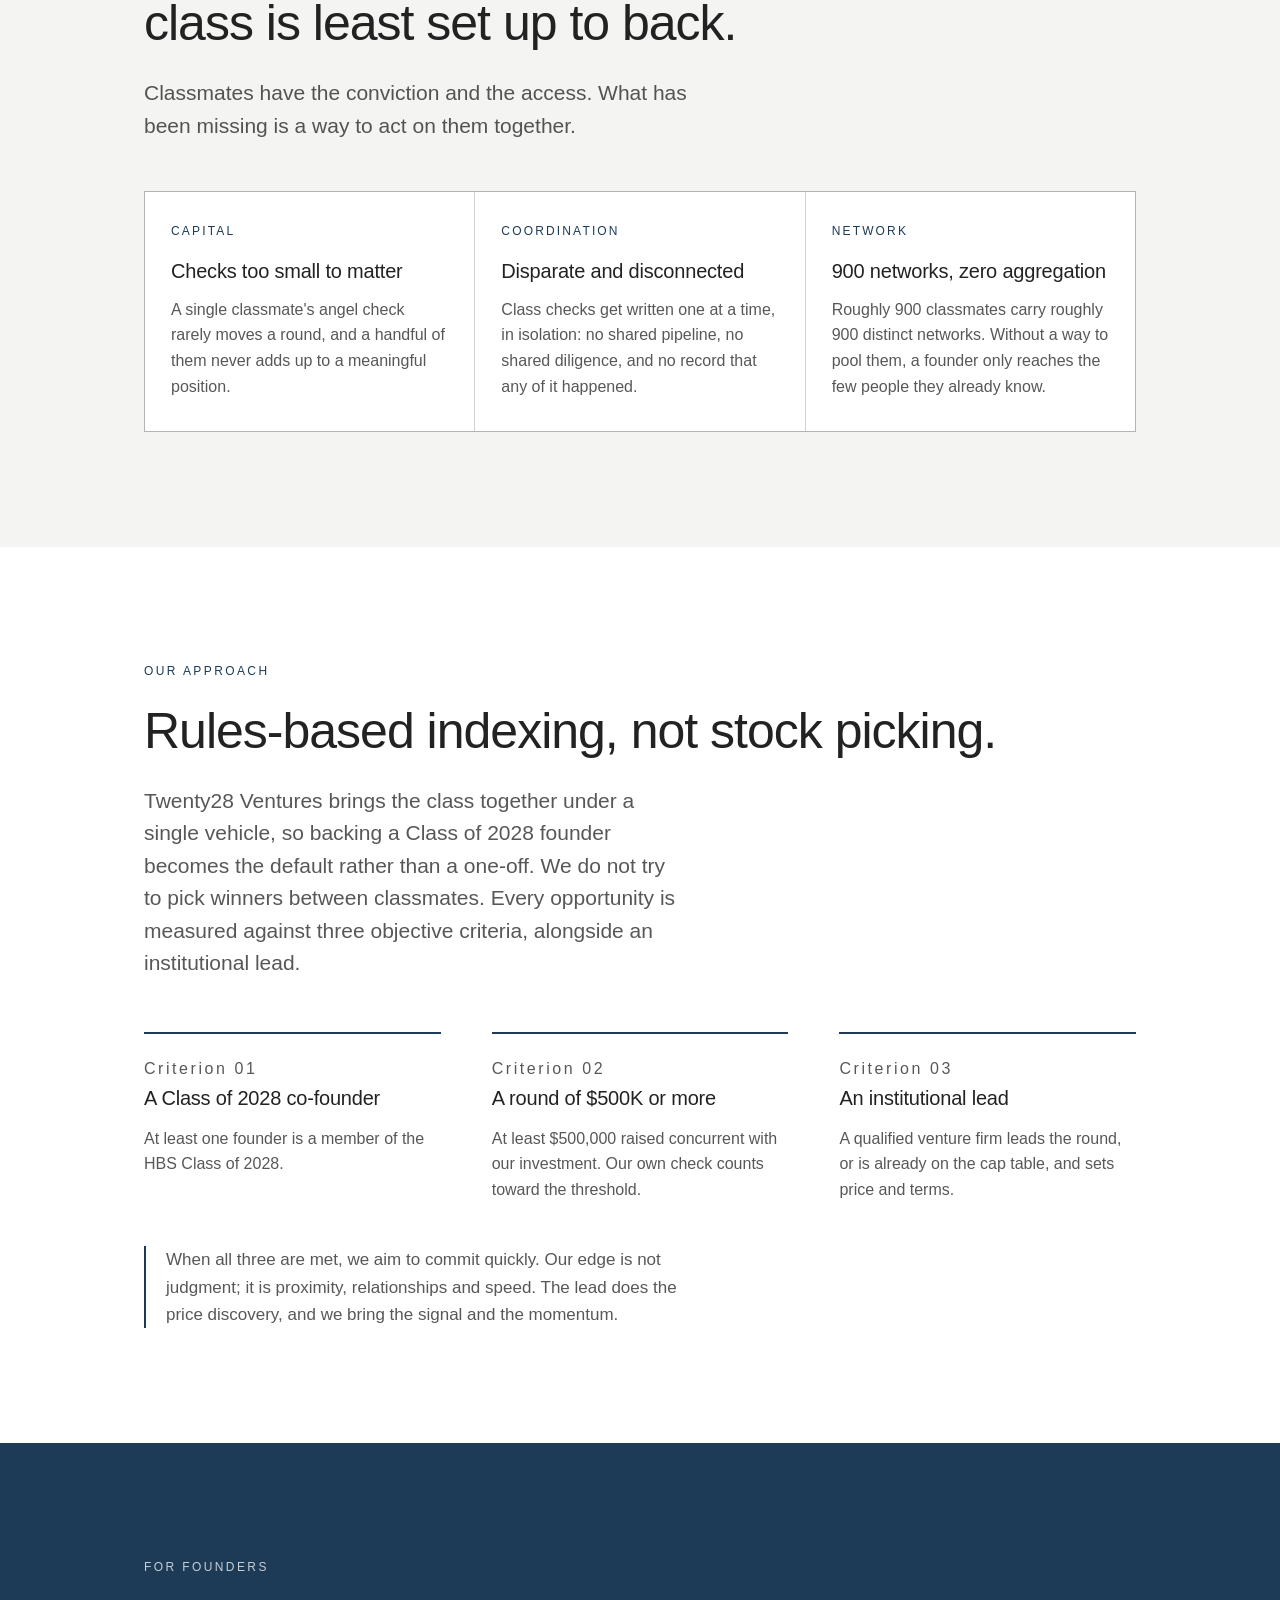
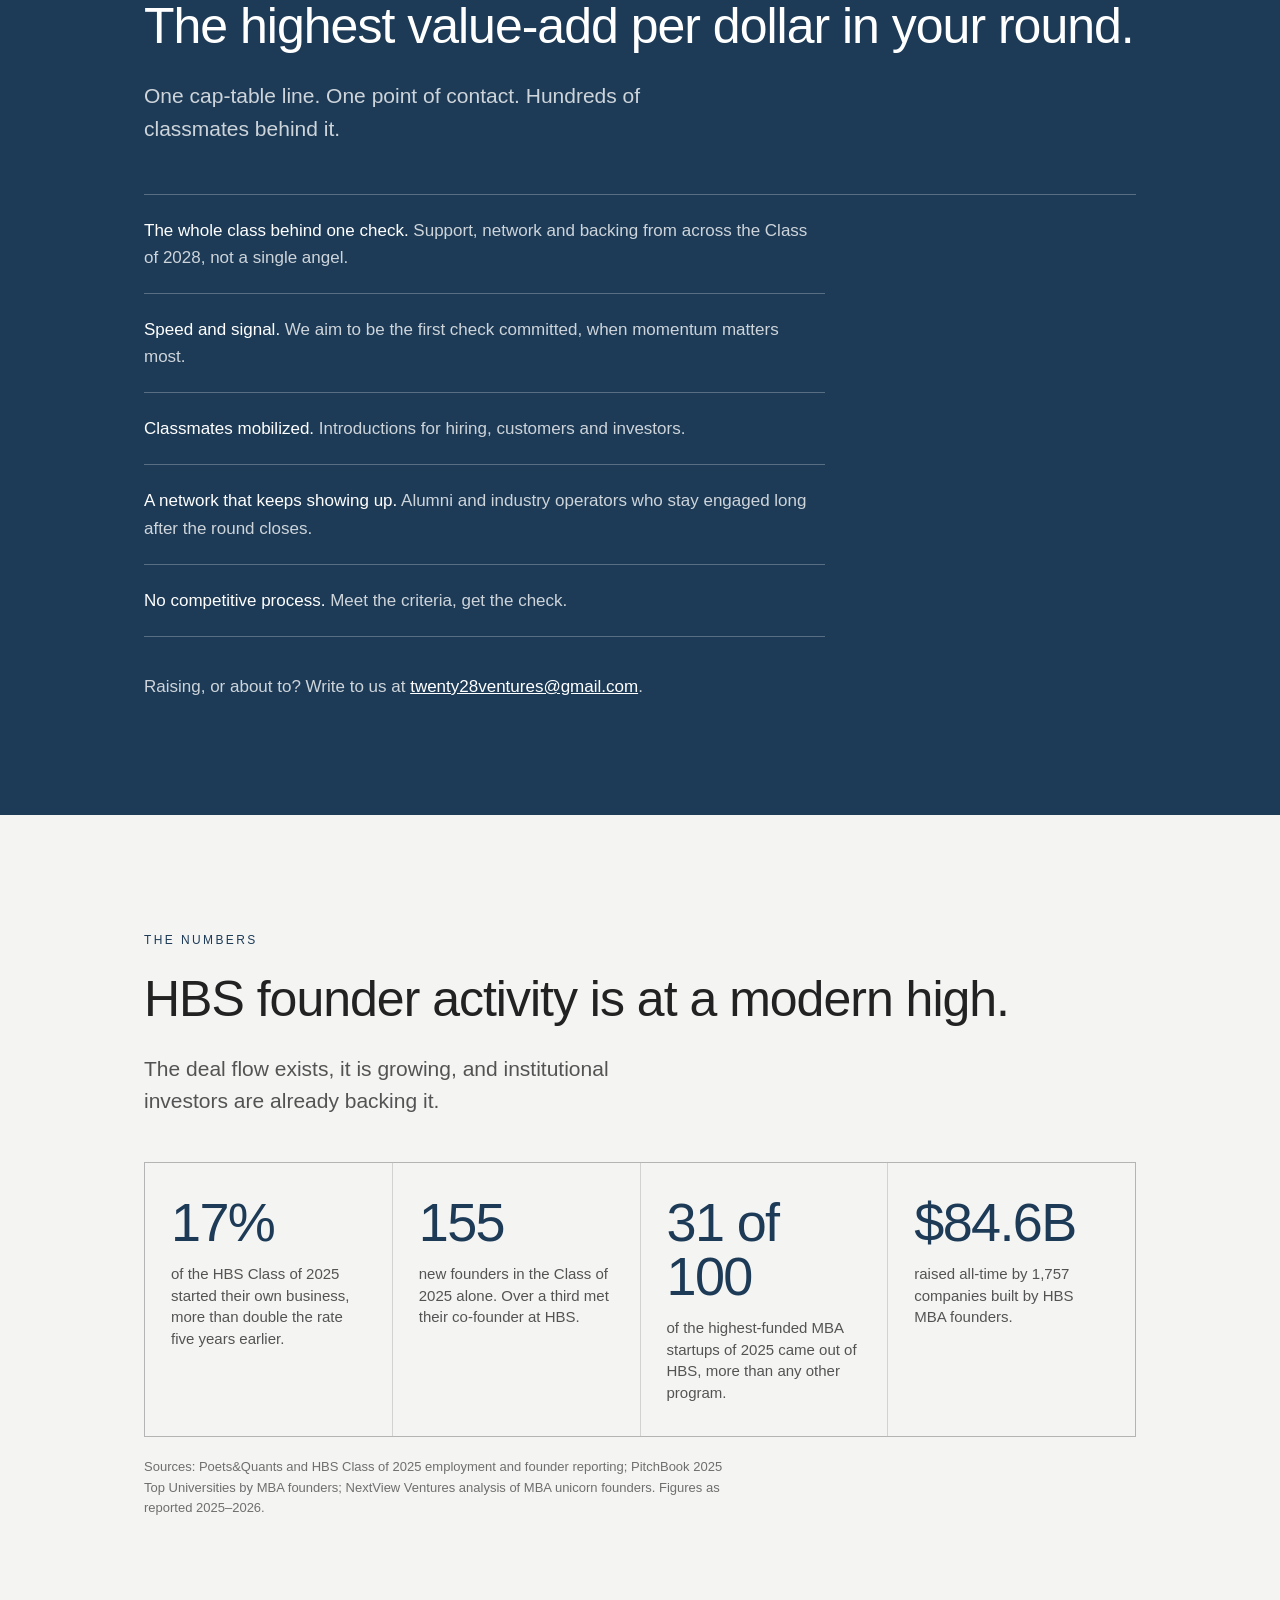
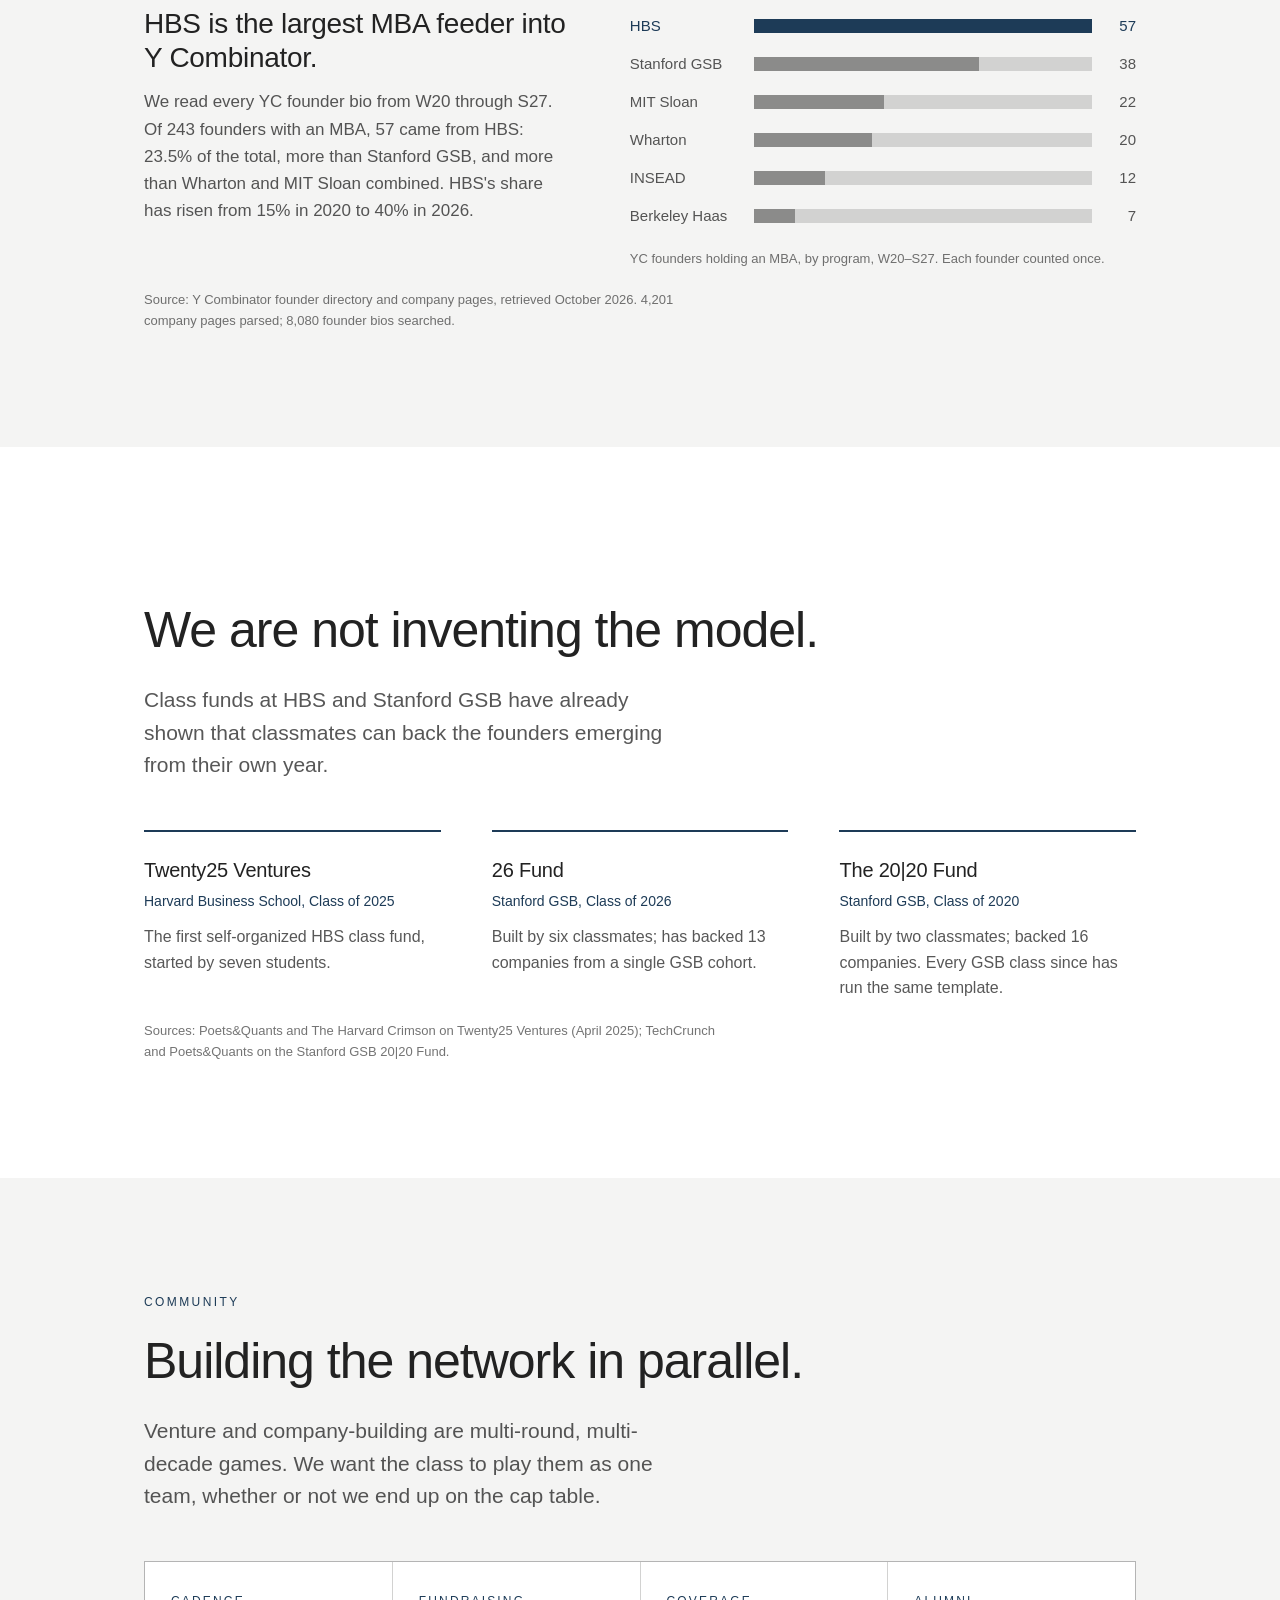
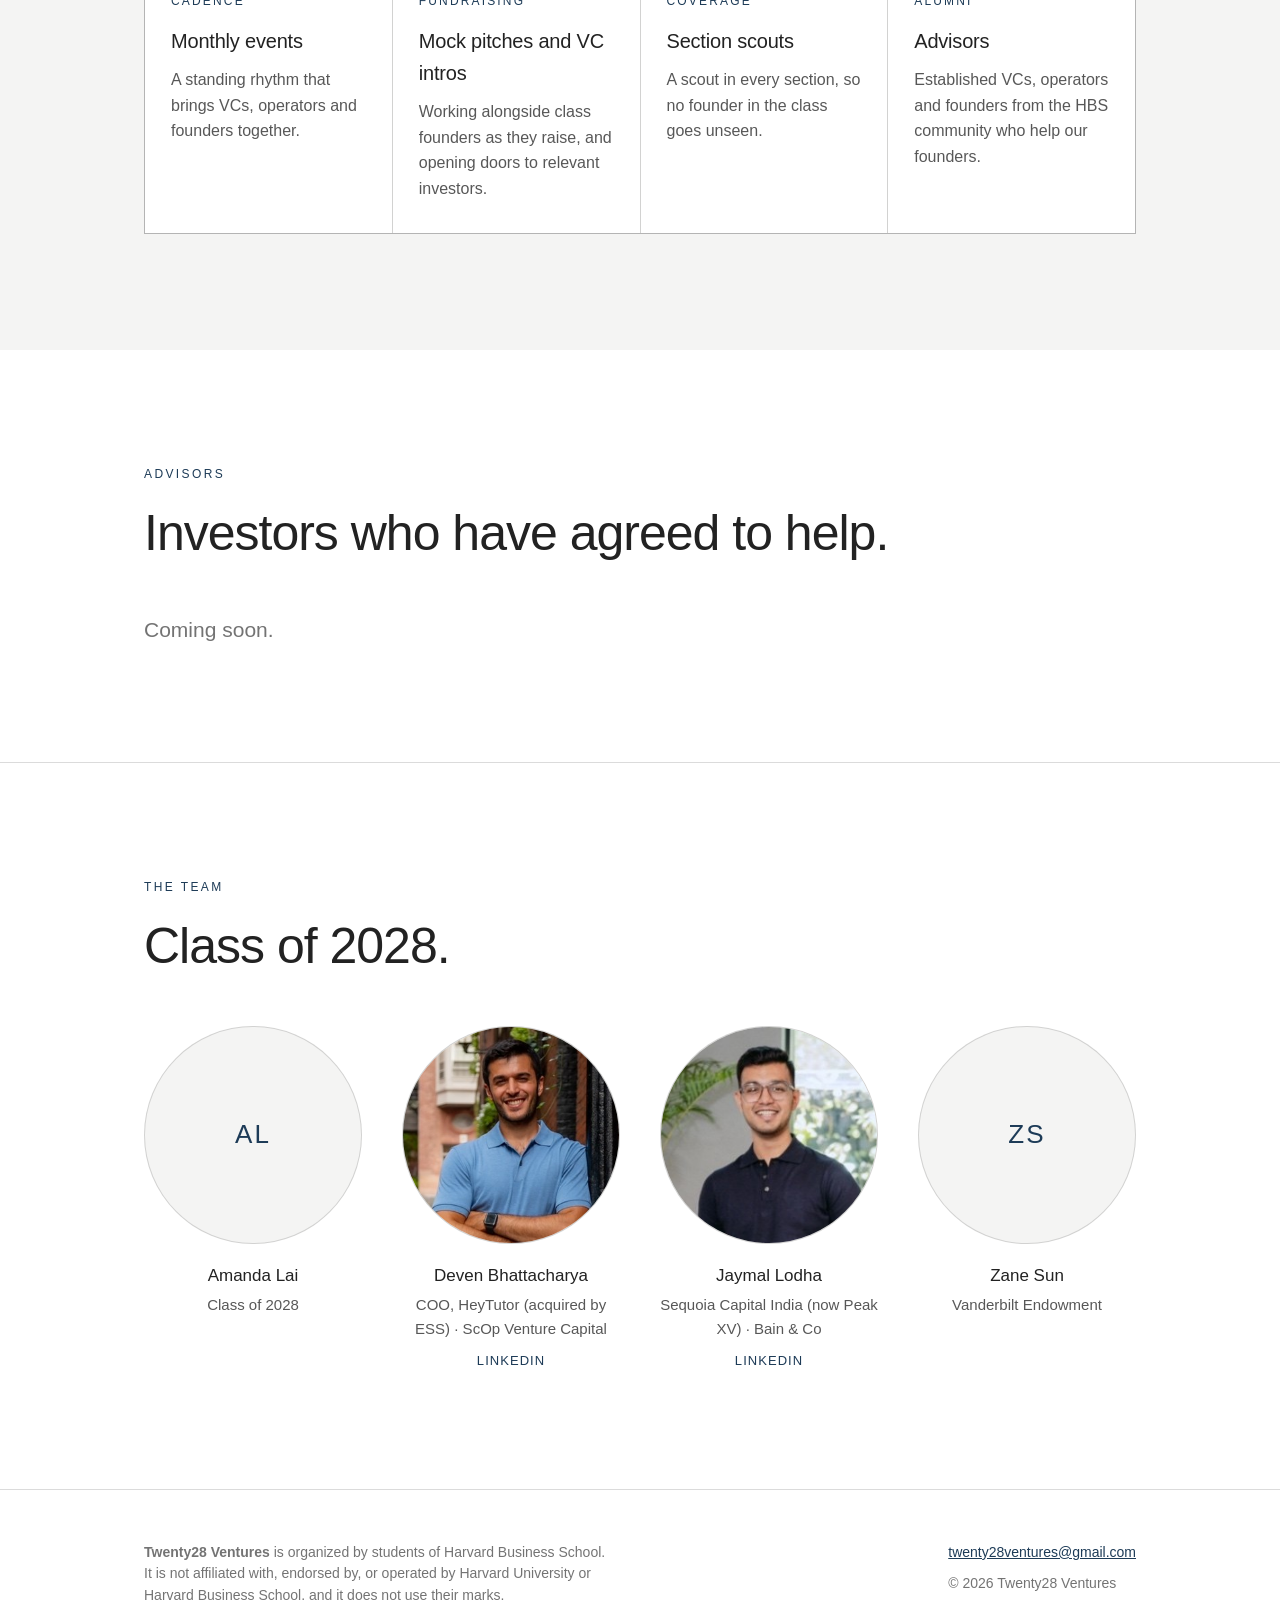
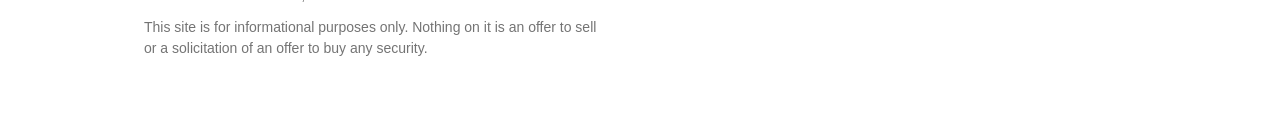
==== commit 8fdda312: "Restructure site around the deck; remove LP terms and calls to action Follows the deck's flow: why n" ====
--- a/index.html
+++ b/index.html
@@ -3,15 +3,16 @@
 <head>
 <meta charset="utf-8">
 <meta name="viewport" content="width=device-width, initial-scale=1">
-<title>Twenty28 Ventures — the HBS Class of 2028 Fund</title>
-<meta name="description" content="Twenty28 Ventures is a class fund at Harvard Business School. We raise from the Class of 2028 and invest in companies founded by the Class of 2028. No management fees, no carried interest.">
+<title>Twenty28 Ventures — backing founders from the HBS Class of 2028</title>
+<meta name="description" content="Twenty28 Ventures is organized by members of the Harvard Business School Class of 2028 to back founders from our class, with one coordinated check and the whole class behind it.">
 <link rel="canonical" href="https://twenty28-ventures.onrender.com/">
 
 <!-- Open Graph. Scrapers use og:image and ignore everything else on the page,
-     so this tag alone decides the link preview. It must be an absolute URL. -->
+     so this tag alone decides the link preview. It must be an absolute URL.
+     When the custom domain goes live, swap the onrender.com host in these tags. -->
 <meta property="og:site_name" content="Twenty28 Ventures">
 <meta property="og:title" content="Twenty28 Ventures">
-<meta property="og:description" content="A class fund at Harvard Business School. Raised by the Class of 2028, invested in the Class of 2028.">
+<meta property="og:description" content="One vehicle. Nine hundred networks. Every founder in our class.">
 <meta property="og:type" content="website">
 <meta property="og:url" content="https://twenty28-ventures.onrender.com/">
 <meta property="og:image" content="https://twenty28-ventures.onrender.com/assets/og-campus.jpg">
@@ -22,7 +23,7 @@
 
 <meta name="twitter:card" content="summary_large_image">
 <meta name="twitter:title" content="Twenty28 Ventures">
-<meta name="twitter:description" content="A class fund at Harvard Business School. Raised by the Class of 2028, invested in the Class of 2028.">
+<meta name="twitter:description" content="One vehicle. Nine hundred networks. Every founder in our class.">
 <meta name="twitter:image" content="https://twenty28-ventures.onrender.com/assets/og-campus.jpg">
 <meta name="theme-color" content="#1d3b57">
 <script>document.documentElement.classList.add("js");</script>
@@ -38,12 +39,12 @@
   <div class="wrap masthead__inner">
     <a class="wordmark" href="#top">Twenty28 Ventures</a>
     <nav class="nav" aria-label="Primary">
-      <a class="nav__link" href="#opportunity">Opportunity</a>
-      <a class="nav__link" href="#criteria">Criteria</a>
-      <a class="nav__link" href="#terms">Terms</a>
-      <a class="nav__link" href="#faq">FAQ</a>
+      <a class="nav__link" href="#why">Why</a>
+      <a class="nav__link" href="#approach">Approach</a>
+      <a class="nav__link" href="#founders">Founders</a>
+      <a class="nav__link" href="#data">Data</a>
+      <a class="nav__link" href="#community">Community</a>
       <a class="nav__link" href="#team">Team</a>
-      <a class="btn" href="#join">Join</a>
     </nav>
   </div>
 </header>
@@ -53,13 +54,9 @@
   <!-- ============ hero ============ -->
   <section class="hero" id="top">
     <div class="wrap">
-      <h1 class="reveal">Backed by the class. <em>Built for the class.</em></h1>
-      <p class="reveal">Twenty28 Ventures is a class fund at Harvard Business School. We raise capital from the
-        Class of 2028 and invest it in companies started by the Class of 2028.</p>
-      <div class="hero__actions reveal">
-        <a class="btn" href="https://forms.gle/ud8ipiBHB8kmpaGz7" target="_blank" rel="noopener noreferrer">Become an LP</a>
-        <a class="btn btn--ghost" href="#criteria">How we invest</a>
-      </div>
+      <h1 class="reveal">One vehicle. Nine hundred networks. <em>Every founder in our class.</em></h1>
+      <p class="reveal">Twenty28 Ventures is organized by members of the Harvard Business School Class of 2028
+        to back the founders in our class: one coordinated check, and the whole class behind it.</p>
     </div>
   </section>
 
@@ -69,299 +66,210 @@
          alt="The Harvard Business School campus on an autumn afternoon, students seated on the lawn under a plane tree.">
   </figure>
 
-  <!-- ============ opportunity ============ -->
-  <section class="stats" id="opportunity">
-    <div class="wrap">
-      <p class="eyebrow reveal">The opportunity</p>
-      <h2 class="reveal">Every class at HBS produces some of the best founders in the world. This fund provides
-        an opportunity to invest in founders from the Class of 2028.</h2>
-      <p class="lede reveal">One vehicle, one set of documents, one capital call, and a commitment that has the
-        opportunity to participate in the upside of our class without becoming a fund manager.</p>
+  <!-- ============ why ============ -->
+  <section class="tinted" id="why">
+    <div class="wrap">
+      <p class="eyebrow reveal">Why now</p>
+      <h2 class="reveal">The founders we know best are the ones our class is least set up to back.</h2>
+      <p class="lede reveal">Classmates have the conviction and the access. What has been missing is a way to act
+        on them together.</p>
+
+      <div class="cards">
+        <article class="card reveal">
+          <p class="card__num">Capital</p>
+          <h3>Checks too small to matter</h3>
+          <p>A single classmate's angel check rarely moves a round, and a handful of them never adds up to
+            a meaningful position.</p>
+        </article>
+        <article class="card reveal">
+          <p class="card__num">Coordination</p>
+          <h3>Disparate and disconnected</h3>
+          <p>Class checks get written one at a time, in isolation: no shared pipeline, no shared diligence,
+            and no record that any of it happened.</p>
+        </article>
+        <article class="card reveal">
+          <p class="card__num">Network</p>
+          <h3>900 networks, zero aggregation</h3>
+          <p>Roughly 900 classmates carry roughly 900 distinct networks. Without a way to pool them, a
+            founder only reaches the few people they already know.</p>
+        </article>
+      </div>
+    </div>
+  </section>
+
+  <!-- ============ approach ============ -->
+  <section id="approach">
+    <div class="wrap">
+      <p class="eyebrow reveal">Our approach</p>
+      <h2 class="reveal">Rules-based indexing, not stock picking.</h2>
+      <p class="lede reveal">Twenty28 Ventures brings the class together under a single vehicle, so backing a Class
+        of 2028 founder becomes the default rather than a one-off. We do not try to pick winners between
+        classmates. Every opportunity is measured against three objective criteria, alongside an institutional
+        lead.</p>
+
+      <div class="criteria" id="criteria">
+        <article class="criterion reveal">
+          <p class="criterion__num">Criterion 01</p>
+          <h3>A Class of 2028 co-founder</h3>
+          <p>At least one founder is a member of the HBS Class of 2028.</p>
+        </article>
+        <article class="criterion reveal">
+          <p class="criterion__num">Criterion 02</p>
+          <h3>A round of $500K or more</h3>
+          <p>At least $500,000 raised concurrent with our investment. Our own check counts toward the
+            threshold.</p>
+        </article>
+        <article class="criterion reveal">
+          <p class="criterion__num">Criterion 03</p>
+          <h3>An institutional lead</h3>
+          <p>A qualified venture firm leads the round, or is already on the cap table, and sets price and
+            terms.</p>
+        </article>
+      </div>
+
+      <p class="note reveal">When all three are met, we aim to commit quickly. Our edge is not judgment; it is
+        proximity, relationships and speed. The lead does the price discovery, and we bring the signal and the
+        momentum.</p>
+    </div>
+  </section>
+
+  <!-- ============ founders ============ -->
+  <section class="band" id="founders">
+    <div class="wrap">
+      <p class="eyebrow reveal">For founders</p>
+      <h2 class="reveal">The highest value-add per dollar in your round.</h2>
+      <p class="lede reveal">One cap-table line. One point of contact. Hundreds of classmates behind it.</p>
+
+      <ul class="benefits reveal">
+        <li><strong>The whole class behind one check.</strong> Support, network and backing from across the
+          Class of 2028, not a single angel.</li>
+        <li><strong>Speed and signal.</strong> We aim to be the first check committed, when momentum matters
+          most.</li>
+        <li><strong>Classmates mobilized.</strong> Introductions for hiring, customers and investors.</li>
+        <li><strong>A network that keeps showing up.</strong> Alumni and industry operators who stay engaged
+          long after the round closes.</li>
+        <li><strong>No competitive process.</strong> Meet the criteria, get the check.</li>
+      </ul>
+
+      <p class="band__contact reveal">Raising, or about to? Write to us at
+        <a href="mailto:twenty28ventures@gmail.com">twenty28ventures@gmail.com</a>.</p>
+    </div>
+  </section>
+
+  <!-- ============ data ============ -->
+  <section class="tinted" id="data">
+    <div class="wrap">
+      <p class="eyebrow reveal">The numbers</p>
+      <h2 class="reveal">HBS founder activity is at a modern high.</h2>
+      <p class="lede reveal">The deal flow exists, it is growing, and institutional investors are already backing
+        it.</p>
 
       <div class="stats__grid reveal">
         <div class="stat">
-          <p class="stat__figure">80+</p>
-          <p class="stat__label">Classmates who typically start a company within three months of graduating</p>
+          <p class="stat__figure">17%</p>
+          <p class="stat__label">of the HBS Class of 2025 started their own business, more than double the rate
+            five years earlier.</p>
         </div>
         <div class="stat">
-          <p class="stat__figure">0%</p>
-          <p class="stat__label">Management fee and carried interest. The team is not paid.</p>
+          <p class="stat__figure">155</p>
+          <p class="stat__label">new founders in the Class of 2025 alone. Over a third met their co-founder at
+            HBS.</p>
         </div>
         <div class="stat">
-          <p class="stat__figure">$500K+</p>
-          <p class="stat__label">Minimum round size for a company to qualify for investment</p>
+          <p class="stat__figure">31 of 100</p>
+          <p class="stat__label">of the highest-funded MBA startups of 2025 came out of HBS, more than any other
+            program.</p>
         </div>
         <div class="stat">
-          <p class="stat__figure">~$1M</p>
-          <p class="stat__label">Target size of the fund, deployed over five years</p>
-        </div>
-      </div>
-      <p class="stats__source reveal">Source: historical statistics.</p>
-    </div>
-  </section>
-
-  <!-- ============ criteria ============ -->
-  <section id="criteria">
-    <div class="wrap">
-      <p class="eyebrow reveal">What we invest in</p>
-      <h2 class="reveal">Investment Criteria</h2>
-      <p class="lede reveal">The criteria are mechanical on purpose. They keep the fund out of judgment calls
-        between classmates and index it toward the strongest rounds coming out of the class.</p>
-
-      <div class="criteria">
-        <article class="criterion reveal">
-          <p class="criterion__num">01</p>
-          <h3>A founder is Class of 2028</h3>
-          <p>At least one founder is, or was, a member of the HBS Class of 2028.</p>
-          <ul>
-            <li>A founder holds more than 10% of the company.</li>
-            <li>Classmates who leave the program after their RC year still count.</li>
-          </ul>
-        </article>
-
-        <article class="criterion reveal">
-          <p class="criterion__num">02</p>
-          <h3>A qualified firm leads the round</h3>
-          <p>The round is led by a venture firm on a closed list the fund fixes before it starts investing.</p>
-          <ul>
-            <li>The list is built with our advisory board and shared with LPs once we have raised.</li>
-            <li>Leading VC performs diligence and sets price.</li>
-          </ul>
-        </article>
-
-        <article class="criterion reveal">
-          <p class="criterion__num">03</p>
-          <h3>The round is $500K or larger</h3>
-          <p>Rounds below that threshold are out of scope.</p>
-          <ul>
-            <li>Filters out scout checks and informal friends-and-family rounds.</li>
-            <li>Keeps our ownership meaningful at a $10K to $50K check.</li>
-          </ul>
-        </article>
-      </div>
-    </div>
-  </section>
-
-  <!-- ============ terms ============ -->
-  <section class="terms" id="terms">
-    <div class="wrap">
-      <p class="eyebrow reveal">How it works</p>
-      <h2 class="reveal">Investment Club Terms</h2>
-      <p class="lede reveal">Nothing is negotiated deal by deal. Every LP joins on the same terms, and the team
-        takes no fee and no carry.</p>
-
-      <div class="terms__list reveal">
-        <div class="term">
-          <p class="term__name">Fund size</p>
-          <p class="term__value">~$1,000,000</p>
-          <p class="term__note">Raised from members of the Class of 2028, over a ten-year fund life.</p>
-        </div>
-        <div class="term">
-          <p class="term__name">Deployment</p>
-          <p class="term__value">5 years</p>
-          <p class="term__note">If the fund deploys sooner, it moves to the holding period early. Stanford's
-            class fund finished in three.</p>
-        </div>
-        <div class="term">
-          <p class="term__name">LP commitment</p>
-          <p class="term__value">$3,000 &ndash; $100,000</p>
-          <p class="term__note">Capped at 10% of the fund. The median check in the HBS Class of 2025 fund was $7,500.</p>
-        </div>
-        <div class="term">
-          <p class="term__name">Investment size</p>
-          <p class="term__value">$10,000 &ndash; $50,000</p>
-          <p class="term__note">Capped at 5% of the fund, so no single company can dominate the portfolio.</p>
-        </div>
-        <div class="term">
-          <p class="term__name">Capital calls</p>
-          <p class="term__value">One, upfront</p>
-          <p class="term__note">Called in full when you commit. There is no second call later in the fund's life.</p>
-        </div>
-        <div class="term">
-          <p class="term__name">Fees and carry</p>
-          <p class="term__value">None</p>
-          <p class="term__note">No management fee and no carried interest. The team is not compensated.</p>
-        </div>
-      </div>
-    </div>
-  </section>
-
-  <!-- ============ cta ============ -->
-  <section class="cta" id="join">
-    <div class="wrap">
-      <h2 class="reveal">Ready to join?</h2>
-      <p class="lede reveal">Tell us you are interested and we will send the documents, the timeline, and the
-        qualified firm list as soon as the raise opens.</p>
-      <div class="cta__actions reveal">
-        <a class="btn" href="https://forms.gle/ud8ipiBHB8kmpaGz7" target="_blank" rel="noopener noreferrer">Join the community</a>
-        <a class="btn btn--ghost" href="mailto:twenty28ventures@gmail.com">Email the team</a>
-      </div>
-    </div>
-  </section>
-
-  <!-- ============ faq ============ -->
-  <section class="faq" id="faq">
-    <div class="wrap">
-      <p class="eyebrow reveal">Questions</p>
-      <h2 class="reveal">Before you commit.</h2>
-
-      <div class="faq__group reveal">
-        <h3>For investors</h3>
-
-        <details>
-          <summary>How many VC-backed founders does an HBS class produce?<span class="faq__icon" aria-hidden="true"></span></summary>
-          <div class="faq__answer">
-            <p>Historically more than eighty students in a class start a company within three months of
-              graduating, which is more than any other business school produces in that window, Stanford
-              included.</p>
-            <p>Some share of those companies go on to raise a qualifying round of $500K or more from a top-tier
-              firm. Those are the ones the fund can invest in.</p>
-          </div>
-        </details>
-
-        <details>
-          <summary>How did you build the list of qualified venture firms?<span class="faq__icon" aria-hidden="true"></span></summary>
-          <div class="faq__answer">
-            <p>It is a closed list, put together with help from the investors on our advisory board. We share it
-              with LPs once the fund has raised.</p>
-          </div>
-        </details>
-
-        <details>
-          <summary>Are there kinds of companies that never qualify?<span class="faq__icon" aria-hidden="true"></span></summary>
-          <div class="faq__answer">
-            <p>Yes. The fund does not invest in non-profits, academic research, grant-funded work, or search
-              funds.</p>
-          </div>
-        </details>
-
-        <details>
-          <summary>How are investments approved? Is voting weighted by how much I put in?<span class="faq__icon" aria-hidden="true"></span></summary>
-          <div class="faq__answer">
-            <p>The fund is structured as an investment club, so LPs vote on each investment we bring to them.
-              Voting is not weighted. Every LP gets one equal vote regardless of commitment size.</p>
-            <ul>
-              <li>You can opt in to all future investments automatically when you register.</li>
-              <li>Reminders to vote go out by email and text for each individual deal.</li>
-              <li>LPs are expected to vote on at least two-thirds of investments, and may risk forfeiting their
-                position if they do not.</li>
-            </ul>
-            <p>At Stanford's class fund and others like it, no LP has ever voted a deal down.</p>
-          </div>
-        </details>
-
-        <details>
-          <summary>Do you make follow-on investments?<span class="faq__icon" aria-hidden="true"></span></summary>
-          <div class="faq__answer">
-            <p>We reserve capital for one follow-on per company, sized at 50% to 100% of the initial check where
-              that check carried pro-rata rights. A follow-on has to clear three conditions:</p>
-            <ul>
-              <li>The new round is led by an institutional investor.</li>
-              <li>We hold pro-rata rights from the original investment.</li>
-              <li>The follow-on is no more than 2.5% of the fund.</li>
-            </ul>
-          </div>
-        </details>
-
-        <details>
-          <summary>How do distributions work in a liquidity event?<span class="faq__icon" aria-hidden="true"></span></summary>
-          <div class="faq__answer">
-            <p>We follow the funds we invest alongside. Proceeds are not recycled into new investments. They are
-              distributed pro rata to every LP.</p>
-          </div>
-        </details>
-
-        <details>
-          <summary>What happens to capital we never deploy?<span class="faq__icon" aria-hidden="true"></span></summary>
-          <div class="faq__answer">
-            <p>Undeployed capital is returned to LPs pro rata.</p>
-          </div>
-        </details>
-
-        <details>
-          <summary>Is the team paid?<span class="faq__icon" aria-hidden="true"></span></summary>
-          <div class="faq__answer">
-            <p>No. There is no management fee and no carried interest.</p>
-            <p>We are doing this for the class and for the founders in it. We will also admit to the less selfless
-              reasons: real investing experience, and a much stronger network among our classmates, the founders
-              in our year, and the investors backing them.</p>
-          </div>
-        </details>
-
-        <details>
-          <summary>How do capital calls work?<span class="faq__icon" aria-hidden="true"></span></summary>
-          <div class="faq__answer">
-            <p>There is a single capital call, taken upfront when you commit. You will not be called on again
-              later in the fund's life.</p>
-          </div>
-        </details>
-
-        <details>
-          <summary>Will I get regular updates?<span class="faq__icon" aria-hidden="true"></span></summary>
-          <div class="faq__answer">
-            <p>Yes. LPs receive our founder newsletter through the year, plus an annual report on the fund and its
-              portfolio.</p>
-          </div>
-        </details>
-
-        <details>
-          <summary>Are there legal limits on who can be an LP?<span class="faq__icon" aria-hidden="true"></span></summary>
-          <div class="faq__answer">
-            <p>Anyone in the HBS Class of 2028 can invest. There is no visa restriction and no accreditation
-              requirement.</p>
-          </div>
-        </details>
-
-        <details>
-          <summary>Can I sell my interest or exit early?<span class="faq__icon" aria-hidden="true"></span></summary>
-          <div class="faq__answer">
-            <p>No. There is no secondary market for LP interests in the fund.</p>
-          </div>
-        </details>
-      </div>
-
-      <div class="faq__group reveal">
-        <h3>For founders</h3>
-
-        <details>
-          <summary>I am raising in the next year. How do I reach you?<span class="faq__icon" aria-hidden="true"></span></summary>
-          <div class="faq__answer">
-                <p>Email us at <a href="mailto:twenty28ventures@gmail.com">twenty28ventures@gmail.com</a>.</p>
-          </div>
-        </details>
-
-        <details>
-          <summary>What does Twenty28 do for me beyond the check?<span class="faq__icon" aria-hidden="true"></span></summary>
-          <div class="faq__answer">
-            <p>Think of us as the most useful friends-and-family check on your cap table. We ask for very little
-              equity, and in exchange you get:</p>
-            <ul>
-              <li>Direct introductions to partners at top-tier firms through our advisory board.</li>
-              <li>An automatic $10K to $50K commitment, which signals interest and helps you get to an
-                oversubscribed round faster.</li>
-              <li>Term sheet advice when you need a second opinion.</li>
-              <li>A channel to share company updates with the whole class, which turns into customers and
-                hires.</li>
-            </ul>
-          </div>
-        </details>
-
-        <details>
-          <summary>Do you lead rounds? What is a typical check?<span class="faq__icon" aria-hidden="true"></span></summary>
-          <div class="faq__answer">
-            <p>We do not lead. Checks run from $10,000 to $50,000 alongside a qualified lead.</p>
-          </div>
-        </details>
-
-        <details>
-          <summary>Could foreign capital in the fund create sanctions or CFIUS problems for me?<span class="faq__icon" aria-hidden="true"></span></summary>
-          <div class="faq__answer">
-            <p>No. The LP list stays private and is never published, and the fund closes at graduation, so its
-              investments are treated as U.S.-based.</p>
-            <p>We do invest in qualifying companies outside the U.S. under the same rules-based criteria, reviewed
-              case by case and in line with how the wider investor community treats them.</p>
-          </div>
-        </details>
+          <p class="stat__figure">$84.6B</p>
+          <p class="stat__label">raised all-time by 1,757 companies built by HBS MBA founders.</p>
+        </div>
+      </div>
+      <p class="source reveal">Sources: Poets&amp;Quants and HBS Class of 2025 employment and founder reporting;
+        PitchBook 2025 Top Universities by MBA founders; NextView Ventures analysis of MBA unicorn founders.
+        Figures as reported 2025&ndash;2026.</p>
+
+      <div class="yc reveal">
+        <div class="yc__intro">
+          <h3>HBS is the largest MBA feeder into Y Combinator.</h3>
+          <p>We read every YC founder bio from W20 through S27. Of 243 founders with an MBA, 57 came from HBS:
+            23.5% of the total, more than Stanford GSB, and more than Wharton and MIT Sloan combined. HBS's share
+            has risen from 15% in 2020 to 40% in 2026.</p>
+        </div>
+        <figure class="bars" aria-label="YC founders holding an MBA, by program, W20 through S27">
+          <div class="bar bar--lead" style="--v:57"><span class="bar__label">HBS</span><span class="bar__track"><span class="bar__fill"></span></span><span class="bar__value">57</span></div>
+          <div class="bar" style="--v:38"><span class="bar__label">Stanford GSB</span><span class="bar__track"><span class="bar__fill"></span></span><span class="bar__value">38</span></div>
+          <div class="bar" style="--v:22"><span class="bar__label">MIT Sloan</span><span class="bar__track"><span class="bar__fill"></span></span><span class="bar__value">22</span></div>
+          <div class="bar" style="--v:20"><span class="bar__label">Wharton</span><span class="bar__track"><span class="bar__fill"></span></span><span class="bar__value">20</span></div>
+          <div class="bar" style="--v:12"><span class="bar__label">INSEAD</span><span class="bar__track"><span class="bar__fill"></span></span><span class="bar__value">12</span></div>
+          <div class="bar" style="--v:7"><span class="bar__label">Berkeley Haas</span><span class="bar__track"><span class="bar__fill"></span></span><span class="bar__value">7</span></div>
+          <figcaption>YC founders holding an MBA, by program, W20&ndash;S27. Each founder counted once.</figcaption>
+        </figure>
+      </div>
+      <p class="source reveal">Source: Y Combinator founder directory and company pages, retrieved October 2026.
+        4,201 company pages parsed; 8,080 founder bios searched.</p>
+    </div>
+  </section>
+
+  <!-- ============ precedent ============ -->
+  <section id="precedent">
+    <div class="wrap">
+      <p class="eyebrow reveal">Precedent</p>
+      <h2 class="reveal">We are not inventing the model.</h2>
+      <p class="lede reveal">Class funds at HBS and Stanford GSB have already shown that classmates can back the
+        founders emerging from their own year.</p>
+
+      <div class="peers">
+        <article class="peer reveal">
+          <h3>Twenty25 Ventures</h3>
+          <p class="peer__meta">Harvard Business School, Class of 2025</p>
+          <p>The first self-organized HBS class fund, started by seven students.</p>
+        </article>
+        <article class="peer reveal">
+          <h3>26 Fund</h3>
+          <p class="peer__meta">Stanford GSB, Class of 2026</p>
+          <p>Built by six classmates; has backed 13 companies from a single GSB cohort.</p>
+        </article>
+        <article class="peer reveal">
+          <h3>The 20|20 Fund</h3>
+          <p class="peer__meta">Stanford GSB, Class of 2020</p>
+          <p>Built by two classmates; backed 16 companies. Every GSB class since has run the same template.</p>
+        </article>
+      </div>
+      <p class="source reveal">Sources: Poets&amp;Quants and The Harvard Crimson on Twenty25 Ventures (April 2025);
+        TechCrunch and Poets&amp;Quants on the Stanford GSB 20|20 Fund.</p>
+    </div>
+  </section>
+
+  <!-- ============ community ============ -->
+  <section class="tinted" id="community">
+    <div class="wrap">
+      <p class="eyebrow reveal">Community</p>
+      <h2 class="reveal">Building the network in parallel.</h2>
+      <p class="lede reveal">Venture and company-building are multi-round, multi-decade games. We want the class to
+        play them as one team, whether or not we end up on the cap table.</p>
+
+      <div class="cards cards--four">
+        <article class="card reveal">
+          <p class="card__num">Cadence</p>
+          <h3>Monthly events</h3>
+          <p>A standing rhythm that brings VCs, operators and founders together.</p>
+        </article>
+        <article class="card reveal">
+          <p class="card__num">Fundraising</p>
+          <h3>Mock pitches and VC intros</h3>
+          <p>Working alongside class founders as they raise, and opening doors to relevant investors.</p>
+        </article>
+        <article class="card reveal">
+          <p class="card__num">Coverage</p>
+          <h3>Section scouts</h3>
+          <p>A scout in every section, so no founder in the class goes unseen.</p>
+        </article>
+        <article class="card reveal">
+          <p class="card__num">Alumni</p>
+          <h3>Advisors</h3>
+          <p>Established VCs, operators and founders from the HBS community who help our founders.</p>
+        </article>
       </div>
     </div>
   </section>
@@ -369,7 +277,7 @@
   <!-- ============ advisors ============ -->
   <section id="advisors">
     <div class="wrap">
-      <p class="eyebrow reveal">Advisory board</p>
+      <p class="eyebrow reveal">Advisors</p>
       <h2 class="reveal">Investors who have agreed to help.</h2>
       <div class="people reveal" data-people="advisors" data-empty="Coming soon."></div>
     </div>
@@ -394,8 +302,8 @@
       <p><strong>Twenty28 Ventures</strong> is organized by students of Harvard Business School. It is not
         affiliated with, endorsed by, or operated by Harvard University or Harvard Business School, and it does
         not use their marks.</p>
-      <p>Nothing on this page is an offer to sell or a solicitation to buy any security. Any offering is made
-        only through definitive documents to eligible investors.</p>
+      <p>This site is for informational purposes only. Nothing on it is an offer to sell or a solicitation of an
+        offer to buy any security.</p>
     </div>
     <div>
       <p><a href="mailto:twenty28ventures@gmail.com">twenty28ventures@gmail.com</a></p>
--- a/styles.css
+++ b/styles.css
@@ -147,14 +147,6 @@
 }
 .btn--ghost:hover { background: var(--accent); border-color: var(--accent); color: var(--on-accent); }
 
-/* on the accent band */
-.terms .btn {
-  background: var(--on-accent);
-  border-color: var(--on-accent);
-  color: var(--accent);
-}
-.terms .btn:hover { background: transparent; color: var(--on-accent); }
-
 /* ---------- section furniture ---------- */
 section { padding-block: var(--stack); }
 
@@ -227,7 +219,7 @@
 }
 
 /* ---------- stats ---------- */
-.stats { background: var(--bg-alt); }
+.tinted { background: var(--bg-alt); }
 .stats__grid {
   display: grid;
   grid-template-columns: repeat(auto-fit, minmax(210px, 1fr));
@@ -250,7 +242,7 @@
   color: var(--ink-soft);
   line-height: 1.45;
 }
-.stats__source { margin: 20px 0 0; font-size: 13px; color: var(--ink-faint); }
+.source { margin: 20px 0 0; font-size: 13px; color: var(--ink-faint); max-width: 80ch; }
 
 /* ---------- criteria ---------- */
 .criteria {
@@ -272,46 +264,103 @@
 .criterion li { margin-bottom: 7px; }
 .criterion li::marker { color: var(--accent); }
 
-/* ---------- terms ---------- */
-.terms { background: var(--accent); color: var(--on-accent); }
-.terms h2, .terms h3 { color: var(--on-accent); }
-.terms .eyebrow { color: var(--on-accent-faint); }
-.terms .lede { color: var(--on-accent-soft); }
-
-.terms__list { margin-top: 52px; border-top: 1px solid var(--on-accent-rule); }
-.term {
-  display: grid;
-  grid-template-columns: minmax(180px, 0.9fr) minmax(0, 1.4fr) minmax(0, 1.4fr);
-  gap: clamp(12px, 3vw, 40px);
-  padding-block: 30px;
+/* ---------- cards (why, community) ---------- */
+.cards {
+  display: grid;
+  grid-template-columns: repeat(auto-fit, minmax(240px, 1fr));
+  gap: 1px;
+  background: var(--rule);
+  border: 1px solid var(--rule);
+  margin-top: 48px;
+}
+.cards--four { grid-template-columns: repeat(auto-fit, minmax(220px, 1fr)); }
+.card { background: var(--bg); padding: 30px 26px 32px; }
+.card__num {
+  font-size: 12px;
+  letter-spacing: 0.18em;
+  text-transform: uppercase;
+  color: var(--accent);
+  margin: 0 0 14px;
+}
+.card h3 { margin-bottom: 10px; }
+.card p:last-child { margin: 0; color: var(--ink-soft); font-size: 16px; }
+
+.note {
+  margin: 44px 0 0;
+  padding-left: 20px;
+  border-left: 2px solid var(--accent);
+  color: var(--ink-soft);
+  max-width: 60ch;
+}
+
+/* ---------- founders band ---------- */
+.band { background: var(--accent); color: var(--on-accent); }
+.band h2, .band h3 { color: var(--on-accent); }
+.band .eyebrow { color: var(--on-accent-faint); }
+.band .lede { color: var(--on-accent-soft); }
+
+.benefits {
+  list-style: none;
+  margin: 48px 0 0;
+  padding: 0;
+  border-top: 1px solid var(--on-accent-rule);
+}
+.benefits li {
+  padding-block: 22px;
   border-bottom: 1px solid var(--on-accent-rule);
-  align-items: baseline;
-}
-.term__name {
+  color: var(--on-accent-soft);
+  font-size: 17px;
+  max-width: 72ch;
+}
+.benefits strong { color: var(--on-accent); font-weight: 500; }
+.band__contact { margin: 36px 0 0; color: var(--on-accent-soft); }
+.band__contact a { color: var(--on-accent); }
+
+/* ---------- YC bars ---------- */
+.yc {
+  display: grid;
+  grid-template-columns: minmax(0, 1fr) minmax(0, 1.2fr);
+  gap: clamp(28px, 5vw, 64px);
+  margin-top: clamp(56px, 7vw, 88px);
+  align-items: start;
+}
+.yc__intro h3 { font-size: clamp(22px, 2.6vw, 28px); line-height: 1.2; margin-bottom: 14px; }
+.yc__intro p { margin: 0; color: var(--ink-soft); }
+@media (max-width: 760px) { .yc { grid-template-columns: 1fr; } }
+
+.bars { margin: 0; }
+.bar {
+  display: grid;
+  grid-template-columns: 112px minmax(0, 1fr) 32px;
+  gap: 12px;
+  align-items: center;
+  padding-block: 7px;
   font-size: 15px;
-  letter-spacing: 0.1em;
-  text-transform: uppercase;
-  color: var(--on-accent-faint);
-  margin: 0;
-}
-.term__value { font-size: clamp(21px, 2.6vw, 28px); letter-spacing: -0.02em; margin: 0; }
-.term__note { font-size: 15px; color: var(--on-accent-soft); margin: 0; }
-
-@media (max-width: 760px) {
-  .term { grid-template-columns: 1fr; gap: 8px; }
-}
-
-/* ---------- cta ---------- */
-.cta { text-align: center; }
-.cta h2 { margin-inline: auto; max-width: 18ch; }
-.cta .lede { margin-inline: auto; text-align: center; }
-.cta__actions {
-  margin-top: 38px;
-  display: flex;
-  gap: 14px;
-  justify-content: center;
-  flex-wrap: wrap;
-}
+}
+.bar__label { color: var(--ink-soft); }
+.bar__track { height: 14px; background: var(--rule); }
+.bar__fill {
+  display: block;
+  height: 100%;
+  width: calc(var(--v) / 57 * 100%);
+  background: var(--rule-strong);
+}
+.bar--lead .bar__fill { background: var(--accent); }
+.bar--lead .bar__label, .bar--lead .bar__value { color: var(--accent); font-weight: 500; }
+.bar__value { text-align: right; font-variant-numeric: tabular-nums; color: var(--ink-soft); }
+.bars figcaption { margin-top: 14px; font-size: 13px; color: var(--ink-faint); }
+
+/* ---------- peers ---------- */
+.peers {
+  display: grid;
+  grid-template-columns: repeat(auto-fit, minmax(240px, 1fr));
+  gap: clamp(28px, 4vw, 52px);
+  margin-top: 48px;
+}
+.peer { border-top: 2px solid var(--accent); padding-top: 22px; }
+.peer h3 { margin-bottom: 4px; }
+.peer__meta { margin: 0 0 12px; font-size: 14px; color: var(--accent); }
+.peer p:last-child { margin: 0; color: var(--ink-soft); font-size: 16px; }
 
 /* ---------- faq ---------- */
 .faq { background: var(--bg-alt); }
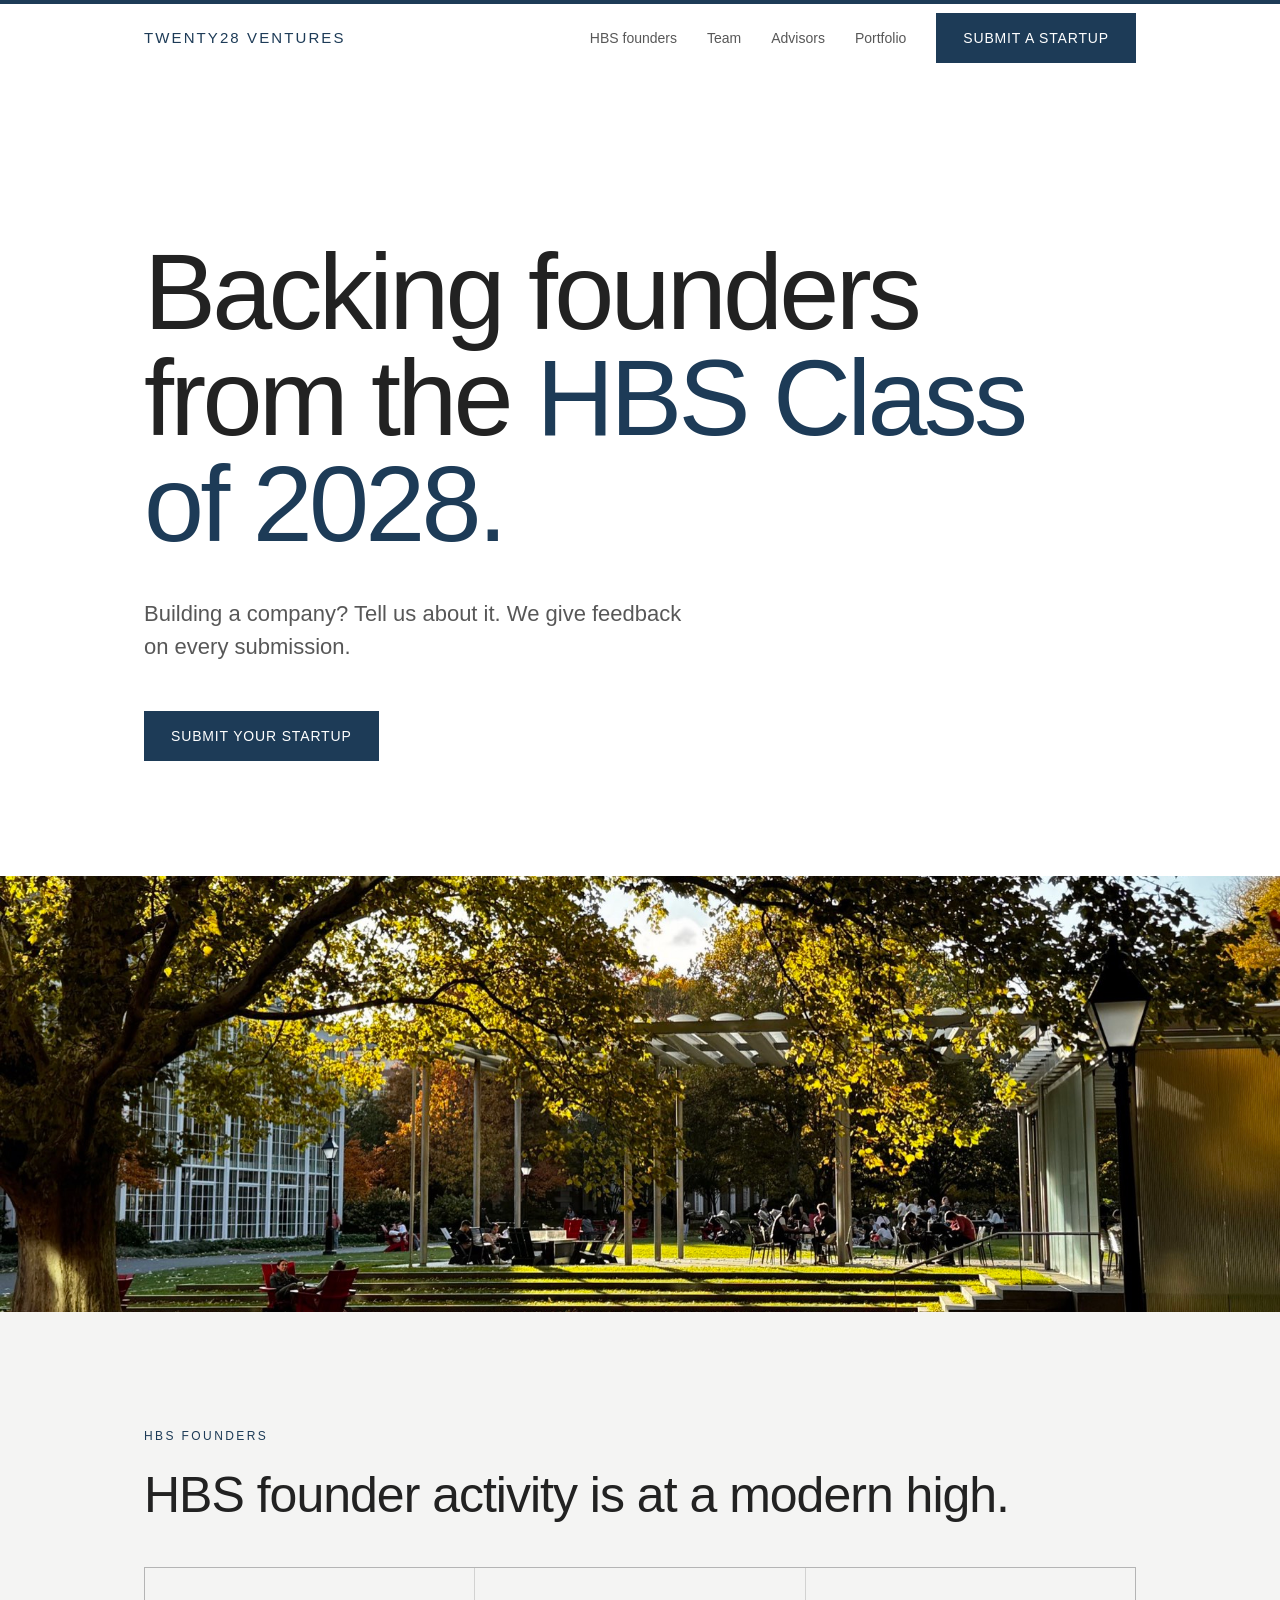
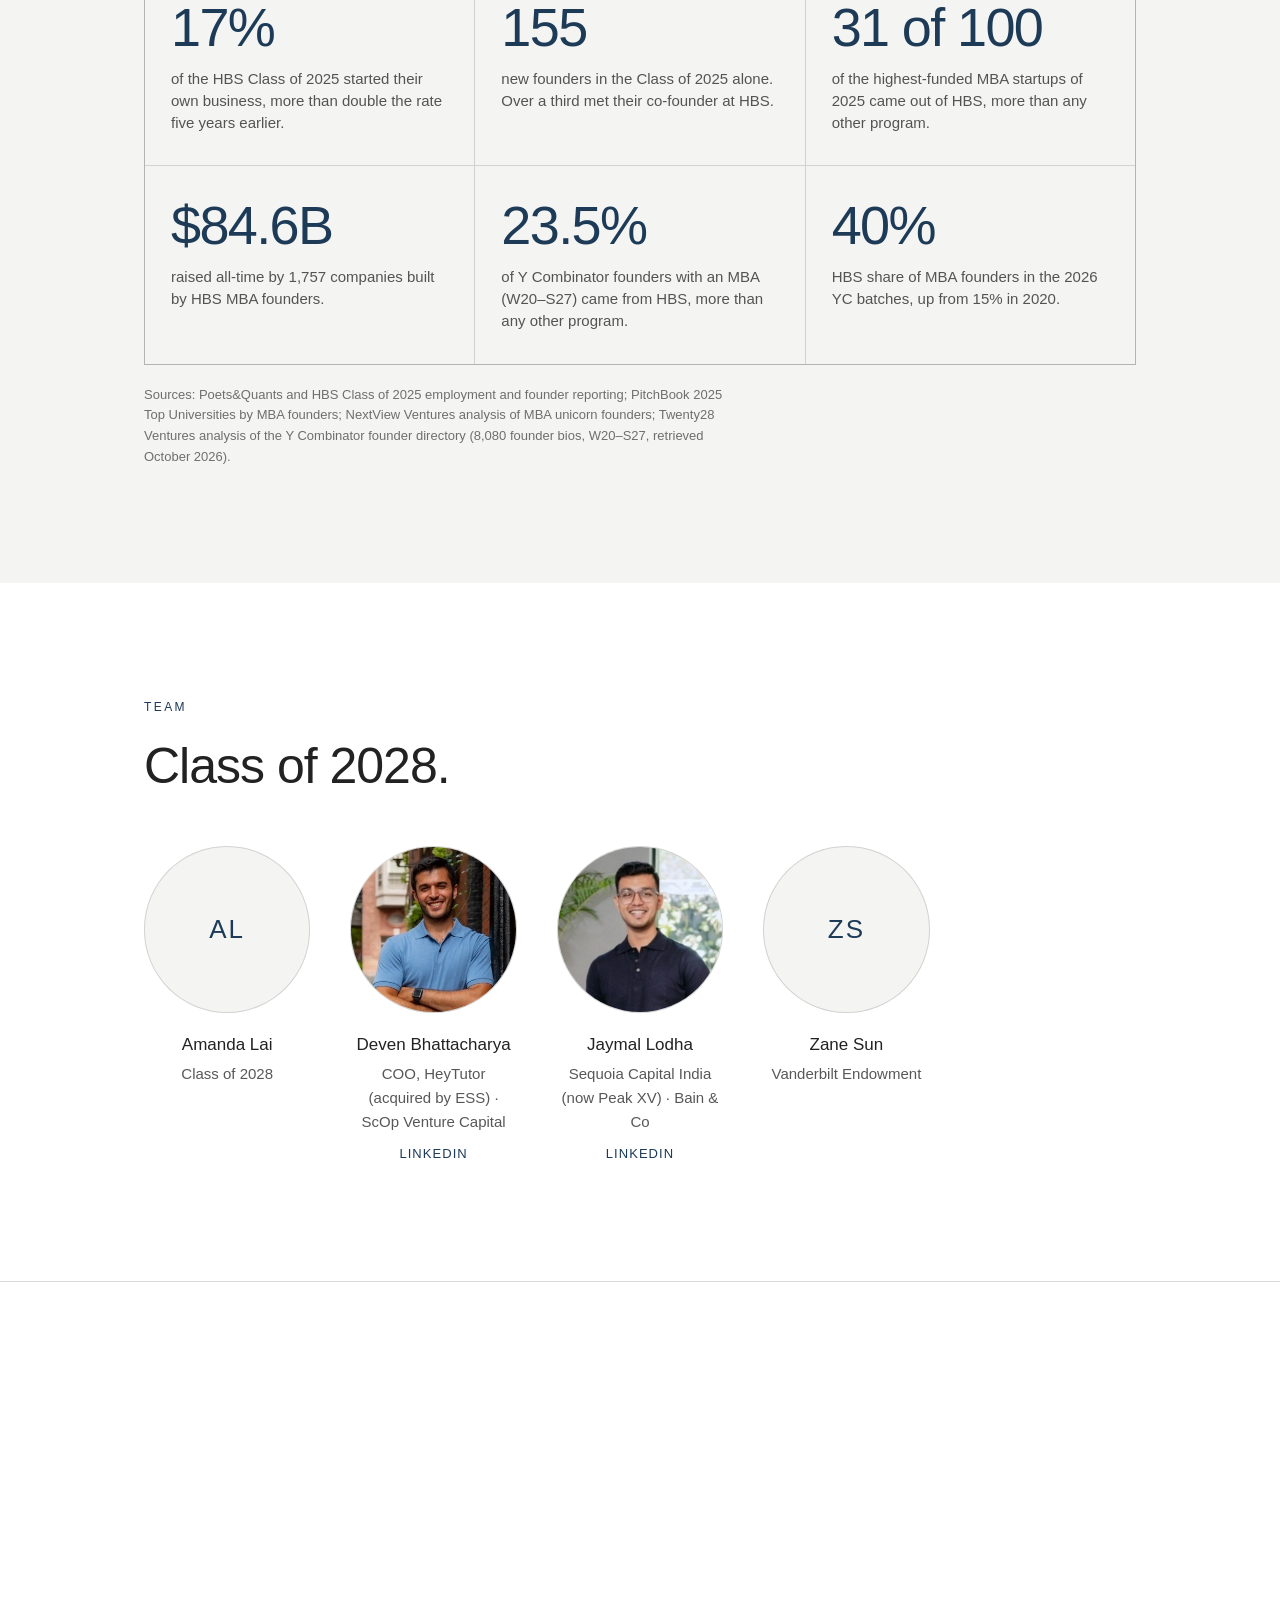
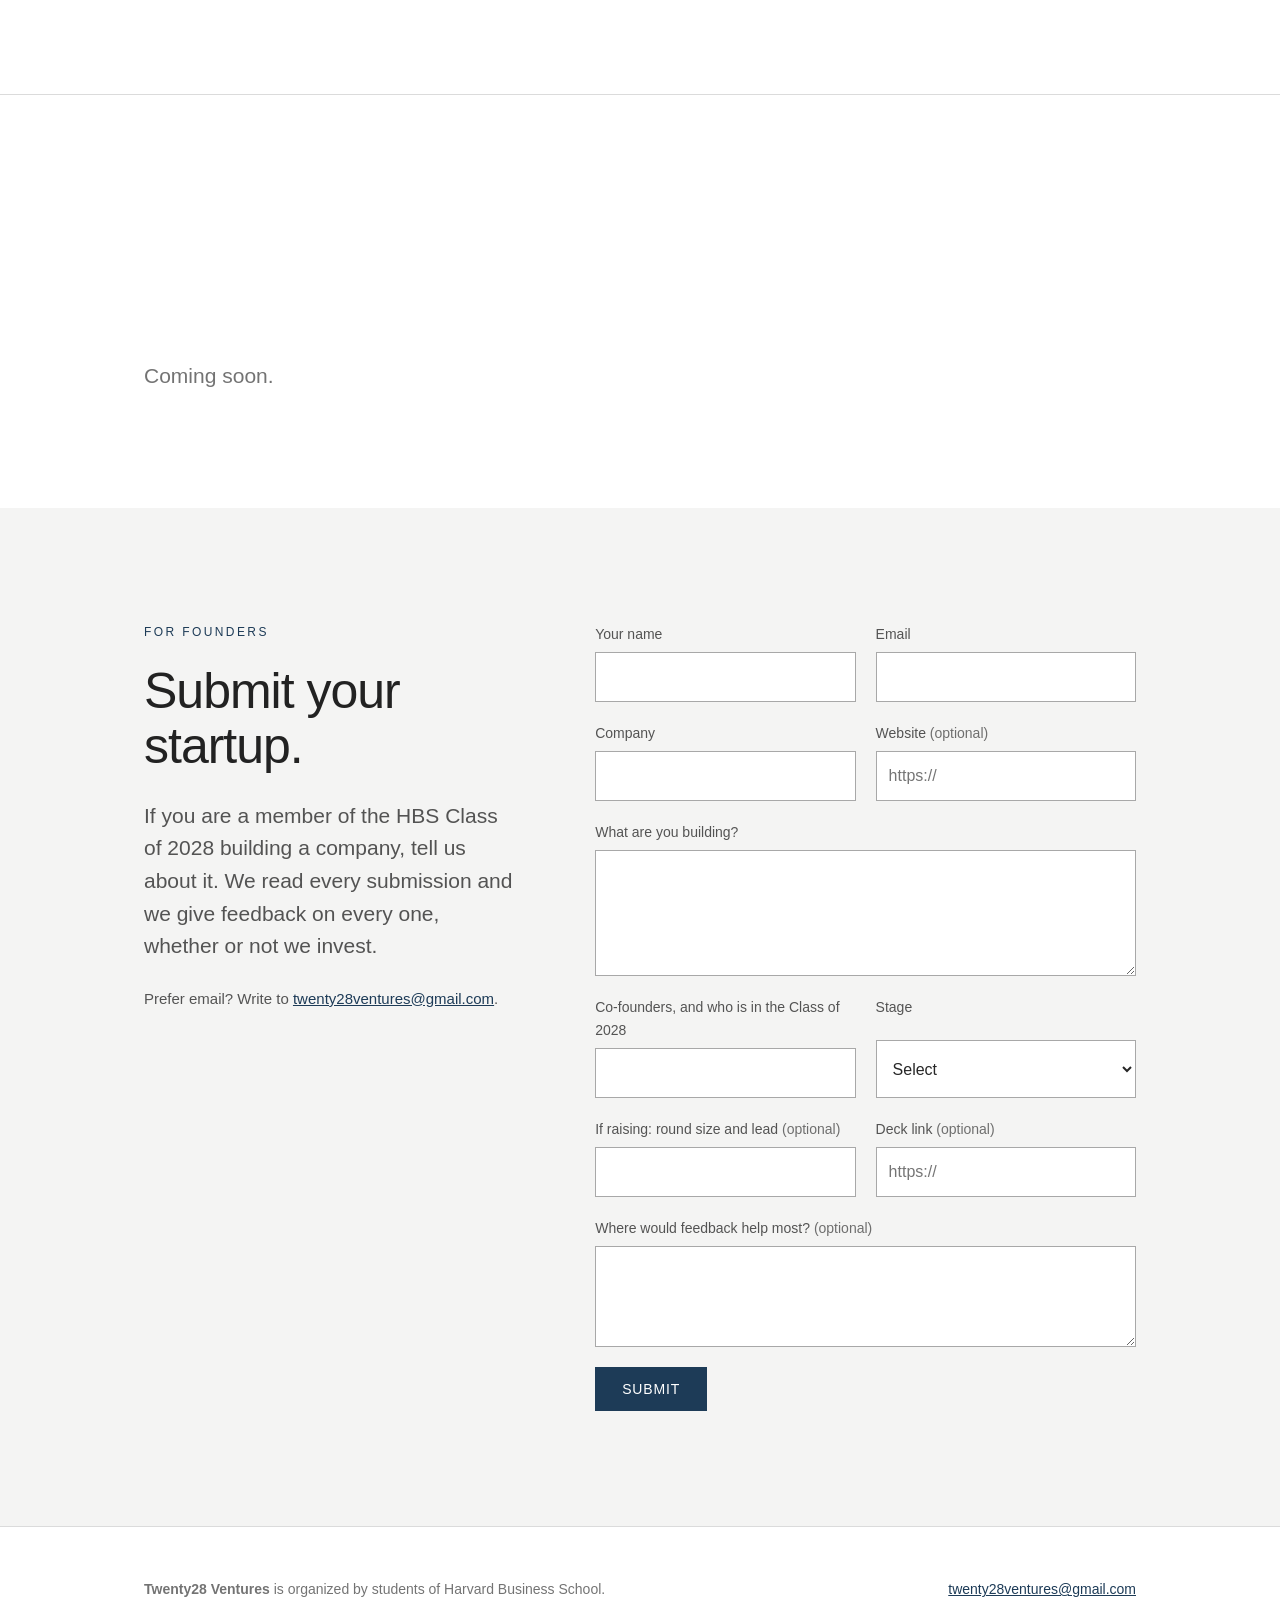
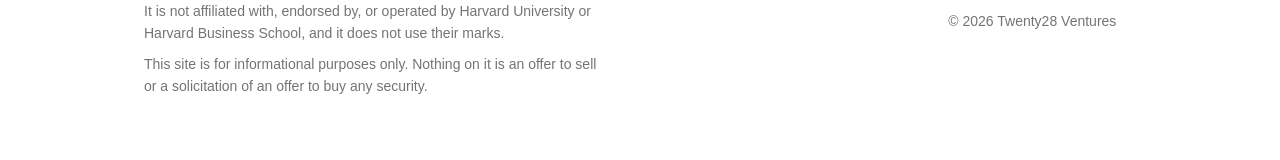
==== commit c40235b0: "Strip site to stats, team, advisors, portfolio and a founder submission form Removes the deck-style " ====
--- a/index.html
+++ b/index.html
@@ -4,7 +4,7 @@
 <meta charset="utf-8">
 <meta name="viewport" content="width=device-width, initial-scale=1">
 <title>Twenty28 Ventures — backing founders from the HBS Class of 2028</title>
-<meta name="description" content="Twenty28 Ventures is organized by members of the Harvard Business School Class of 2028 to back founders from our class, with one coordinated check and the whole class behind it.">
+<meta name="description" content="Twenty28 Ventures backs founders from the Harvard Business School Class of 2028. Founders: submit your startup and we will give feedback on every submission.">
 <link rel="canonical" href="https://twenty28-ventures.onrender.com/">
 
 <!-- Open Graph. Scrapers use og:image and ignore everything else on the page,
@@ -12,7 +12,7 @@
      When the custom domain goes live, swap the onrender.com host in these tags. -->
 <meta property="og:site_name" content="Twenty28 Ventures">
 <meta property="og:title" content="Twenty28 Ventures">
-<meta property="og:description" content="One vehicle. Nine hundred networks. Every founder in our class.">
+<meta property="og:description" content="Backing founders from the HBS Class of 2028.">
 <meta property="og:type" content="website">
 <meta property="og:url" content="https://twenty28-ventures.onrender.com/">
 <meta property="og:image" content="https://twenty28-ventures.onrender.com/assets/og-campus.jpg">
@@ -23,7 +23,7 @@
 
 <meta name="twitter:card" content="summary_large_image">
 <meta name="twitter:title" content="Twenty28 Ventures">
-<meta name="twitter:description" content="One vehicle. Nine hundred networks. Every founder in our class.">
+<meta name="twitter:description" content="Backing founders from the HBS Class of 2028.">
 <meta name="twitter:image" content="https://twenty28-ventures.onrender.com/assets/og-campus.jpg">
 <meta name="theme-color" content="#1d3b57">
 <script>document.documentElement.classList.add("js");</script>
@@ -39,12 +39,11 @@
   <div class="wrap masthead__inner">
     <a class="wordmark" href="#top">Twenty28 Ventures</a>
     <nav class="nav" aria-label="Primary">
-      <a class="nav__link" href="#why">Why</a>
-      <a class="nav__link" href="#approach">Approach</a>
-      <a class="nav__link" href="#founders">Founders</a>
-      <a class="nav__link" href="#data">Data</a>
-      <a class="nav__link" href="#community">Community</a>
+      <a class="nav__link" href="#data">HBS founders</a>
       <a class="nav__link" href="#team">Team</a>
+      <a class="nav__link" href="#advisors">Advisors</a>
+      <a class="nav__link" href="#portfolio">Portfolio</a>
+      <a class="btn" href="#submit">Submit a startup</a>
     </nav>
   </div>
 </header>
@@ -54,9 +53,11 @@
   <!-- ============ hero ============ -->
   <section class="hero" id="top">
     <div class="wrap">
-      <h1 class="reveal">One vehicle. Nine hundred networks. <em>Every founder in our class.</em></h1>
-      <p class="reveal">Twenty28 Ventures is organized by members of the Harvard Business School Class of 2028
-        to back the founders in our class: one coordinated check, and the whole class behind it.</p>
+      <h1 class="reveal">Backing founders from the <em>HBS Class of 2028.</em></h1>
+      <p class="reveal">Building a company? Tell us about it. We give feedback on every submission.</p>
+      <div class="hero__actions reveal">
+        <a class="btn" href="#submit">Submit your startup</a>
+      </div>
     </div>
   </section>
 
@@ -66,103 +67,11 @@
          alt="The Harvard Business School campus on an autumn afternoon, students seated on the lawn under a plane tree.">
   </figure>
 
-  <!-- ============ why ============ -->
-  <section class="tinted" id="why">
-    <div class="wrap">
-      <p class="eyebrow reveal">Why now</p>
-      <h2 class="reveal">The founders we know best are the ones our class is least set up to back.</h2>
-      <p class="lede reveal">Classmates have the conviction and the access. What has been missing is a way to act
-        on them together.</p>
-
-      <div class="cards">
-        <article class="card reveal">
-          <p class="card__num">Capital</p>
-          <h3>Checks too small to matter</h3>
-          <p>A single classmate's angel check rarely moves a round, and a handful of them never adds up to
-            a meaningful position.</p>
-        </article>
-        <article class="card reveal">
-          <p class="card__num">Coordination</p>
-          <h3>Disparate and disconnected</h3>
-          <p>Class checks get written one at a time, in isolation: no shared pipeline, no shared diligence,
-            and no record that any of it happened.</p>
-        </article>
-        <article class="card reveal">
-          <p class="card__num">Network</p>
-          <h3>900 networks, zero aggregation</h3>
-          <p>Roughly 900 classmates carry roughly 900 distinct networks. Without a way to pool them, a
-            founder only reaches the few people they already know.</p>
-        </article>
-      </div>
-    </div>
-  </section>
-
-  <!-- ============ approach ============ -->
-  <section id="approach">
-    <div class="wrap">
-      <p class="eyebrow reveal">Our approach</p>
-      <h2 class="reveal">Rules-based indexing, not stock picking.</h2>
-      <p class="lede reveal">Twenty28 Ventures brings the class together under a single vehicle, so backing a Class
-        of 2028 founder becomes the default rather than a one-off. We do not try to pick winners between
-        classmates. Every opportunity is measured against three objective criteria, alongside an institutional
-        lead.</p>
-
-      <div class="criteria" id="criteria">
-        <article class="criterion reveal">
-          <p class="criterion__num">Criterion 01</p>
-          <h3>A Class of 2028 co-founder</h3>
-          <p>At least one founder is a member of the HBS Class of 2028.</p>
-        </article>
-        <article class="criterion reveal">
-          <p class="criterion__num">Criterion 02</p>
-          <h3>A round of $500K or more</h3>
-          <p>At least $500,000 raised concurrent with our investment. Our own check counts toward the
-            threshold.</p>
-        </article>
-        <article class="criterion reveal">
-          <p class="criterion__num">Criterion 03</p>
-          <h3>An institutional lead</h3>
-          <p>A qualified venture firm leads the round, or is already on the cap table, and sets price and
-            terms.</p>
-        </article>
-      </div>
-
-      <p class="note reveal">When all three are met, we aim to commit quickly. Our edge is not judgment; it is
-        proximity, relationships and speed. The lead does the price discovery, and we bring the signal and the
-        momentum.</p>
-    </div>
-  </section>
-
-  <!-- ============ founders ============ -->
-  <section class="band" id="founders">
-    <div class="wrap">
-      <p class="eyebrow reveal">For founders</p>
-      <h2 class="reveal">The highest value-add per dollar in your round.</h2>
-      <p class="lede reveal">One cap-table line. One point of contact. Hundreds of classmates behind it.</p>
-
-      <ul class="benefits reveal">
-        <li><strong>The whole class behind one check.</strong> Support, network and backing from across the
-          Class of 2028, not a single angel.</li>
-        <li><strong>Speed and signal.</strong> We aim to be the first check committed, when momentum matters
-          most.</li>
-        <li><strong>Classmates mobilized.</strong> Introductions for hiring, customers and investors.</li>
-        <li><strong>A network that keeps showing up.</strong> Alumni and industry operators who stay engaged
-          long after the round closes.</li>
-        <li><strong>No competitive process.</strong> Meet the criteria, get the check.</li>
-      </ul>
-
-      <p class="band__contact reveal">Raising, or about to? Write to us at
-        <a href="mailto:twenty28ventures@gmail.com">twenty28ventures@gmail.com</a>.</p>
-    </div>
-  </section>
-
   <!-- ============ data ============ -->
   <section class="tinted" id="data">
     <div class="wrap">
-      <p class="eyebrow reveal">The numbers</p>
+      <p class="eyebrow reveal">HBS founders</p>
       <h2 class="reveal">HBS founder activity is at a modern high.</h2>
-      <p class="lede reveal">The deal flow exists, it is growing, and institutional investors are already backing
-        it.</p>
 
       <div class="stats__grid reveal">
         <div class="stat">
@@ -184,113 +93,139 @@
           <p class="stat__figure">$84.6B</p>
           <p class="stat__label">raised all-time by 1,757 companies built by HBS MBA founders.</p>
         </div>
+        <div class="stat">
+          <p class="stat__figure">23.5%</p>
+          <p class="stat__label">of Y Combinator founders with an MBA (W20&ndash;S27) came from HBS, more than any
+            other program.</p>
+        </div>
+        <div class="stat">
+          <p class="stat__figure">40%</p>
+          <p class="stat__label">HBS share of MBA founders in the 2026 YC batches, up from 15% in 2020.</p>
+        </div>
       </div>
       <p class="source reveal">Sources: Poets&amp;Quants and HBS Class of 2025 employment and founder reporting;
-        PitchBook 2025 Top Universities by MBA founders; NextView Ventures analysis of MBA unicorn founders.
-        Figures as reported 2025&ndash;2026.</p>
-
-      <div class="yc reveal">
-        <div class="yc__intro">
-          <h3>HBS is the largest MBA feeder into Y Combinator.</h3>
-          <p>We read every YC founder bio from W20 through S27. Of 243 founders with an MBA, 57 came from HBS:
-            23.5% of the total, more than Stanford GSB, and more than Wharton and MIT Sloan combined. HBS's share
-            has risen from 15% in 2020 to 40% in 2026.</p>
-        </div>
-        <figure class="bars" aria-label="YC founders holding an MBA, by program, W20 through S27">
-          <div class="bar bar--lead" style="--v:57"><span class="bar__label">HBS</span><span class="bar__track"><span class="bar__fill"></span></span><span class="bar__value">57</span></div>
-          <div class="bar" style="--v:38"><span class="bar__label">Stanford GSB</span><span class="bar__track"><span class="bar__fill"></span></span><span class="bar__value">38</span></div>
-          <div class="bar" style="--v:22"><span class="bar__label">MIT Sloan</span><span class="bar__track"><span class="bar__fill"></span></span><span class="bar__value">22</span></div>
-          <div class="bar" style="--v:20"><span class="bar__label">Wharton</span><span class="bar__track"><span class="bar__fill"></span></span><span class="bar__value">20</span></div>
-          <div class="bar" style="--v:12"><span class="bar__label">INSEAD</span><span class="bar__track"><span class="bar__fill"></span></span><span class="bar__value">12</span></div>
-          <div class="bar" style="--v:7"><span class="bar__label">Berkeley Haas</span><span class="bar__track"><span class="bar__fill"></span></span><span class="bar__value">7</span></div>
-          <figcaption>YC founders holding an MBA, by program, W20&ndash;S27. Each founder counted once.</figcaption>
-        </figure>
-      </div>
-      <p class="source reveal">Source: Y Combinator founder directory and company pages, retrieved October 2026.
-        4,201 company pages parsed; 8,080 founder bios searched.</p>
-    </div>
-  </section>
-
-  <!-- ============ precedent ============ -->
-  <section id="precedent">
-    <div class="wrap">
-      <p class="eyebrow reveal">Precedent</p>
-      <h2 class="reveal">We are not inventing the model.</h2>
-      <p class="lede reveal">Class funds at HBS and Stanford GSB have already shown that classmates can back the
-        founders emerging from their own year.</p>
-
-      <div class="peers">
-        <article class="peer reveal">
-          <h3>Twenty25 Ventures</h3>
-          <p class="peer__meta">Harvard Business School, Class of 2025</p>
-          <p>The first self-organized HBS class fund, started by seven students.</p>
-        </article>
-        <article class="peer reveal">
-          <h3>26 Fund</h3>
-          <p class="peer__meta">Stanford GSB, Class of 2026</p>
-          <p>Built by six classmates; has backed 13 companies from a single GSB cohort.</p>
-        </article>
-        <article class="peer reveal">
-          <h3>The 20|20 Fund</h3>
-          <p class="peer__meta">Stanford GSB, Class of 2020</p>
-          <p>Built by two classmates; backed 16 companies. Every GSB class since has run the same template.</p>
-        </article>
-      </div>
-      <p class="source reveal">Sources: Poets&amp;Quants and The Harvard Crimson on Twenty25 Ventures (April 2025);
-        TechCrunch and Poets&amp;Quants on the Stanford GSB 20|20 Fund.</p>
-    </div>
-  </section>
-
-  <!-- ============ community ============ -->
-  <section class="tinted" id="community">
-    <div class="wrap">
-      <p class="eyebrow reveal">Community</p>
-      <h2 class="reveal">Building the network in parallel.</h2>
-      <p class="lede reveal">Venture and company-building are multi-round, multi-decade games. We want the class to
-        play them as one team, whether or not we end up on the cap table.</p>
-
-      <div class="cards cards--four">
-        <article class="card reveal">
-          <p class="card__num">Cadence</p>
-          <h3>Monthly events</h3>
-          <p>A standing rhythm that brings VCs, operators and founders together.</p>
-        </article>
-        <article class="card reveal">
-          <p class="card__num">Fundraising</p>
-          <h3>Mock pitches and VC intros</h3>
-          <p>Working alongside class founders as they raise, and opening doors to relevant investors.</p>
-        </article>
-        <article class="card reveal">
-          <p class="card__num">Coverage</p>
-          <h3>Section scouts</h3>
-          <p>A scout in every section, so no founder in the class goes unseen.</p>
-        </article>
-        <article class="card reveal">
-          <p class="card__num">Alumni</p>
-          <h3>Advisors</h3>
-          <p>Established VCs, operators and founders from the HBS community who help our founders.</p>
-        </article>
-      </div>
-    </div>
-  </section>
+        PitchBook 2025 Top Universities by MBA founders; NextView Ventures analysis of MBA unicorn founders;
+        Twenty28 Ventures analysis of the Y Combinator founder directory (8,080 founder bios, W20&ndash;S27,
+        retrieved October 2026).</p>
+    </div>
+  </section>
+
+  <!-- ============ team ============ -->
+  <section id="team">
+    <div class="wrap">
+      <p class="eyebrow reveal">Team</p>
+      <h2 class="reveal">Class of 2028.</h2>
+      <div class="people reveal" data-people="team"></div>
+    </div>
+  </section>
+
+  <hr class="rule">
 
   <!-- ============ advisors ============ -->
   <section id="advisors">
     <div class="wrap">
       <p class="eyebrow reveal">Advisors</p>
-      <h2 class="reveal">Investors who have agreed to help.</h2>
+      <h2 class="reveal">Investors and operators helping our founders.</h2>
       <div class="people reveal" data-people="advisors" data-empty="Coming soon."></div>
     </div>
   </section>
 
   <hr class="rule">
 
-  <!-- ============ team ============ -->
-  <section id="team">
-    <div class="wrap">
-      <p class="eyebrow reveal">The team</p>
-      <h2 class="reveal">Class of 2028.</h2>
-      <div class="people reveal" data-people="team"></div>
+  <!-- ============ portfolio ============ -->
+  <section id="portfolio">
+    <div class="wrap">
+      <p class="eyebrow reveal">Portfolio</p>
+      <h2 class="reveal">Companies we have backed.</h2>
+      <div class="people reveal" data-people="portfolio" data-empty="Coming soon."></div>
+    </div>
+  </section>
+
+  <!-- ============ submit ============ -->
+  <!-- Submissions are emailed to the team inbox via FormSubmit (formsubmit.co).
+       The very first submission sends an activation email to that inbox; click
+       the link in it once and every later submission is delivered. -->
+  <section class="tinted" id="submit">
+    <div class="wrap submit">
+      <div class="submit__intro">
+        <p class="eyebrow reveal">For founders</p>
+        <h2 class="reveal">Submit your startup.</h2>
+        <p class="lede reveal">If you are a member of the HBS Class of 2028 building a company, tell us about it.
+          We read every submission and we give feedback on every one, whether or not we invest.</p>
+        <p class="submit__alt reveal">Prefer email? Write to
+          <a href="mailto:twenty28ventures@gmail.com">twenty28ventures@gmail.com</a>.</p>
+      </div>
+
+      <form class="form reveal" action="https://formsubmit.co/twenty28ventures@gmail.com" method="POST">
+        <input type="hidden" name="_subject" value="New startup submission — Twenty28 Ventures">
+        <input type="hidden" name="_template" value="table">
+        <input type="hidden" name="_next" value="https://twenty28-ventures.onrender.com/?submitted=1#submit">
+        <input type="text" name="_honey" class="form__honey" tabindex="-1" autocomplete="off" aria-hidden="true">
+
+        <div class="form__row">
+          <label class="field">
+            <span>Your name</span>
+            <input type="text" name="name" autocomplete="name" required>
+          </label>
+          <label class="field">
+            <span>Email</span>
+            <input type="email" name="email" autocomplete="email" required>
+          </label>
+        </div>
+
+        <div class="form__row">
+          <label class="field">
+            <span>Company</span>
+            <input type="text" name="company" autocomplete="organization" required>
+          </label>
+          <label class="field">
+            <span>Website <em>(optional)</em></span>
+            <input type="url" name="website" placeholder="https://">
+          </label>
+        </div>
+
+        <label class="field">
+          <span>What are you building?</span>
+          <textarea name="description" rows="4" required></textarea>
+        </label>
+
+        <div class="form__row">
+          <label class="field">
+            <span>Co-founders, and who is in the Class of 2028</span>
+            <input type="text" name="founders" required>
+          </label>
+          <label class="field">
+            <span>Stage</span>
+            <select name="stage" required>
+              <option value="" selected disabled>Select</option>
+              <option>Idea</option>
+              <option>Building / pre-revenue</option>
+              <option>Revenue</option>
+              <option>Raising now</option>
+            </select>
+          </label>
+        </div>
+
+        <div class="form__row">
+          <label class="field">
+            <span>If raising: round size and lead <em>(optional)</em></span>
+            <input type="text" name="round">
+          </label>
+          <label class="field">
+            <span>Deck link <em>(optional)</em></span>
+            <input type="url" name="deck" placeholder="https://">
+          </label>
+        </div>
+
+        <label class="field">
+          <span>Where would feedback help most? <em>(optional)</em></span>
+          <textarea name="feedback_focus" rows="3"></textarea>
+        </label>
+
+        <button class="btn form__submit" type="submit">Submit</button>
+        <p class="form__thanks" id="thanks" hidden>Thank you. We have your submission and will be in touch with
+          feedback.</p>
+      </form>
     </div>
   </section>
 
--- a/styles.css
+++ b/styles.css
@@ -138,7 +138,12 @@
 }
 .btn:hover { background: var(--accent-deep); border-color: var(--accent-deep); }
 /* .nav a sets a grey link color that outranks .btn, so restate it here. */
-.nav .btn { color: var(--on-accent); }
+.nav .btn { color: var(--on-accent); white-space: nowrap; }
+@media (max-width: 480px) {
+  .masthead__inner { gap: 12px; }
+  .wordmark { font-size: 13px; letter-spacing: 0.1em; }
+  .nav .btn { padding: 9px 12px; font-size: 11px; letter-spacing: 0.04em; }
+}
 .nav .btn:hover { color: var(--on-accent); }
 
 .btn--ghost {
@@ -222,13 +227,15 @@
 .tinted { background: var(--bg-alt); }
 .stats__grid {
   display: grid;
-  grid-template-columns: repeat(auto-fit, minmax(210px, 1fr));
+  grid-template-columns: repeat(3, minmax(0, 1fr));
   gap: 1px;
   background: var(--rule);
   border: 1px solid var(--rule);
   margin-top: 44px;
 }
 .stat { background: var(--bg-alt); padding: 32px 26px; }
+@media (max-width: 860px) { .stats__grid { grid-template-columns: repeat(2, minmax(0, 1fr)); } }
+@media (max-width: 520px) { .stats__grid { grid-template-columns: 1fr; } }
 .stat__figure {
   font-size: clamp(38px, 5vw, 54px);
   line-height: 1;
@@ -264,170 +271,54 @@
 .criterion li { margin-bottom: 7px; }
 .criterion li::marker { color: var(--accent); }
 
-/* ---------- cards (why, community) ---------- */
-.cards {
+/* ---------- founder submission ---------- */
+.submit {
   display: grid;
-  grid-template-columns: repeat(auto-fit, minmax(240px, 1fr));
-  gap: 1px;
-  background: var(--rule);
-  border: 1px solid var(--rule);
-  margin-top: 48px;
-}
-.cards--four { grid-template-columns: repeat(auto-fit, minmax(220px, 1fr)); }
-.card { background: var(--bg); padding: 30px 26px 32px; }
-.card__num {
-  font-size: 12px;
-  letter-spacing: 0.18em;
-  text-transform: uppercase;
-  color: var(--accent);
-  margin: 0 0 14px;
-}
-.card h3 { margin-bottom: 10px; }
-.card p:last-child { margin: 0; color: var(--ink-soft); font-size: 16px; }
-
-.note {
-  margin: 44px 0 0;
-  padding-left: 20px;
+  grid-template-columns: minmax(0, 0.9fr) minmax(0, 1.3fr);
+  gap: clamp(32px, 6vw, 80px);
+  align-items: start;
+}
+@media (max-width: 860px) { .submit { grid-template-columns: 1fr; } }
+.submit__alt { margin: 24px 0 0; font-size: 15px; color: var(--ink-soft); }
+.submit__alt a { color: var(--accent); }
+
+.form { display: grid; gap: 20px; }
+.form__row { display: grid; grid-template-columns: 1fr 1fr; gap: 20px; }
+@media (max-width: 560px) { .form__row { grid-template-columns: 1fr; } }
+
+.field { display: grid; gap: 7px; font-size: 14px; color: var(--ink-soft); }
+.field em { font-style: normal; color: var(--ink-faint); }
+.field input,
+.field select,
+.field textarea {
+  font: inherit;
+  font-size: 16px;
+  color: var(--ink-strong);
+  background: var(--bg);
+  border: 1px solid var(--rule-strong);
+  border-radius: 0;
+  padding: 11px 12px;
+  width: 100%;
+}
+.field textarea { resize: vertical; }
+.field input:focus,
+.field select:focus,
+.field textarea:focus { outline: 2px solid var(--accent); outline-offset: 0; border-color: var(--accent); }
+
+.form__submit { justify-self: start; cursor: pointer; font-family: inherit; }
+.form__honey { position: absolute; left: -9999px; width: 1px; height: 1px; opacity: 0; }
+.form__thanks {
+  margin: 0;
+  padding: 14px 16px;
   border-left: 2px solid var(--accent);
-  color: var(--ink-soft);
-  max-width: 60ch;
-}
-
-/* ---------- founders band ---------- */
-.band { background: var(--accent); color: var(--on-accent); }
-.band h2, .band h3 { color: var(--on-accent); }
-.band .eyebrow { color: var(--on-accent-faint); }
-.band .lede { color: var(--on-accent-soft); }
-
-.benefits {
-  list-style: none;
-  margin: 48px 0 0;
-  padding: 0;
-  border-top: 1px solid var(--on-accent-rule);
-}
-.benefits li {
-  padding-block: 22px;
-  border-bottom: 1px solid var(--on-accent-rule);
-  color: var(--on-accent-soft);
-  font-size: 17px;
-  max-width: 72ch;
-}
-.benefits strong { color: var(--on-accent); font-weight: 500; }
-.band__contact { margin: 36px 0 0; color: var(--on-accent-soft); }
-.band__contact a { color: var(--on-accent); }
-
-/* ---------- YC bars ---------- */
-.yc {
-  display: grid;
-  grid-template-columns: minmax(0, 1fr) minmax(0, 1.2fr);
-  gap: clamp(28px, 5vw, 64px);
-  margin-top: clamp(56px, 7vw, 88px);
-  align-items: start;
-}
-.yc__intro h3 { font-size: clamp(22px, 2.6vw, 28px); line-height: 1.2; margin-bottom: 14px; }
-.yc__intro p { margin: 0; color: var(--ink-soft); }
-@media (max-width: 760px) { .yc { grid-template-columns: 1fr; } }
-
-.bars { margin: 0; }
-.bar {
-  display: grid;
-  grid-template-columns: 112px minmax(0, 1fr) 32px;
-  gap: 12px;
-  align-items: center;
-  padding-block: 7px;
-  font-size: 15px;
-}
-.bar__label { color: var(--ink-soft); }
-.bar__track { height: 14px; background: var(--rule); }
-.bar__fill {
-  display: block;
-  height: 100%;
-  width: calc(var(--v) / 57 * 100%);
-  background: var(--rule-strong);
-}
-.bar--lead .bar__fill { background: var(--accent); }
-.bar--lead .bar__label, .bar--lead .bar__value { color: var(--accent); font-weight: 500; }
-.bar__value { text-align: right; font-variant-numeric: tabular-nums; color: var(--ink-soft); }
-.bars figcaption { margin-top: 14px; font-size: 13px; color: var(--ink-faint); }
-
-/* ---------- peers ---------- */
-.peers {
-  display: grid;
-  grid-template-columns: repeat(auto-fit, minmax(240px, 1fr));
-  gap: clamp(28px, 4vw, 52px);
-  margin-top: 48px;
-}
-.peer { border-top: 2px solid var(--accent); padding-top: 22px; }
-.peer h3 { margin-bottom: 4px; }
-.peer__meta { margin: 0 0 12px; font-size: 14px; color: var(--accent); }
-.peer p:last-child { margin: 0; color: var(--ink-soft); font-size: 16px; }
-
-/* ---------- faq ---------- */
-.faq { background: var(--bg-alt); }
-.faq__group + .faq__group { margin-top: clamp(48px, 6vw, 76px); }
-.faq__group h3 {
-  font-size: 14px;
-  letter-spacing: 0.18em;
-  text-transform: uppercase;
-  color: var(--accent);
-  margin-bottom: 8px;
-}
-
-details { border-top: 1px solid var(--rule); }
-.faq__group details:last-of-type { border-bottom: 1px solid var(--rule); }
-
-summary {
-  display: flex;
-  align-items: flex-start;
-  justify-content: space-between;
-  gap: 24px;
-  padding-block: 22px;
-  cursor: pointer;
-  font-size: clamp(17px, 1.9vw, 19px);
-  line-height: 1.4;
-  list-style: none;
-  transition: color 160ms ease;
-}
-summary::-webkit-details-marker { display: none; }
-summary:hover { color: var(--accent); }
-details[open] summary { color: var(--accent); }
-
-.faq__icon {
-  flex: none;
-  width: 15px;
-  height: 15px;
-  margin-top: 6px;
-  position: relative;
-}
-.faq__icon::before,
-.faq__icon::after {
-  content: "";
-  position: absolute;
-  background: var(--accent);
-  transition: transform 200ms ease, opacity 200ms ease;
-}
-.faq__icon::before { inset: 7px 0 auto 0; height: 1px; }
-.faq__icon::after { inset: 0 auto 0 7px; width: 1px; }
-details[open] .faq__icon::after { transform: scaleY(0); opacity: 0; }
-
-.faq__answer {
-  padding: 0 44px 26px 0;
-  margin: 0;
-  color: var(--ink-soft);
-  max-width: 62ch;
-  font-size: 16px;
-}
-.faq__answer p { margin: 0 0 12px; }
-.faq__answer p:last-child { margin-bottom: 0; }
-.faq__answer ul { margin: 0 0 12px; padding-left: 18px; }
-.faq__answer li { margin-bottom: 7px; }
-.faq__answer li::marker { color: var(--accent); }
-.faq__answer a { color: var(--accent); }
+  background: var(--bg);
+  color: var(--ink-strong);
+}
 
 /* ---------- people ---------- */
 .people {
   display: grid;
-  grid-template-columns: repeat(auto-fill, minmax(190px, 1fr));
+  grid-template-columns: repeat(auto-fill, minmax(150px, 1fr));
   gap: clamp(26px, 3.5vw, 40px);
   margin-top: 52px;
 }
